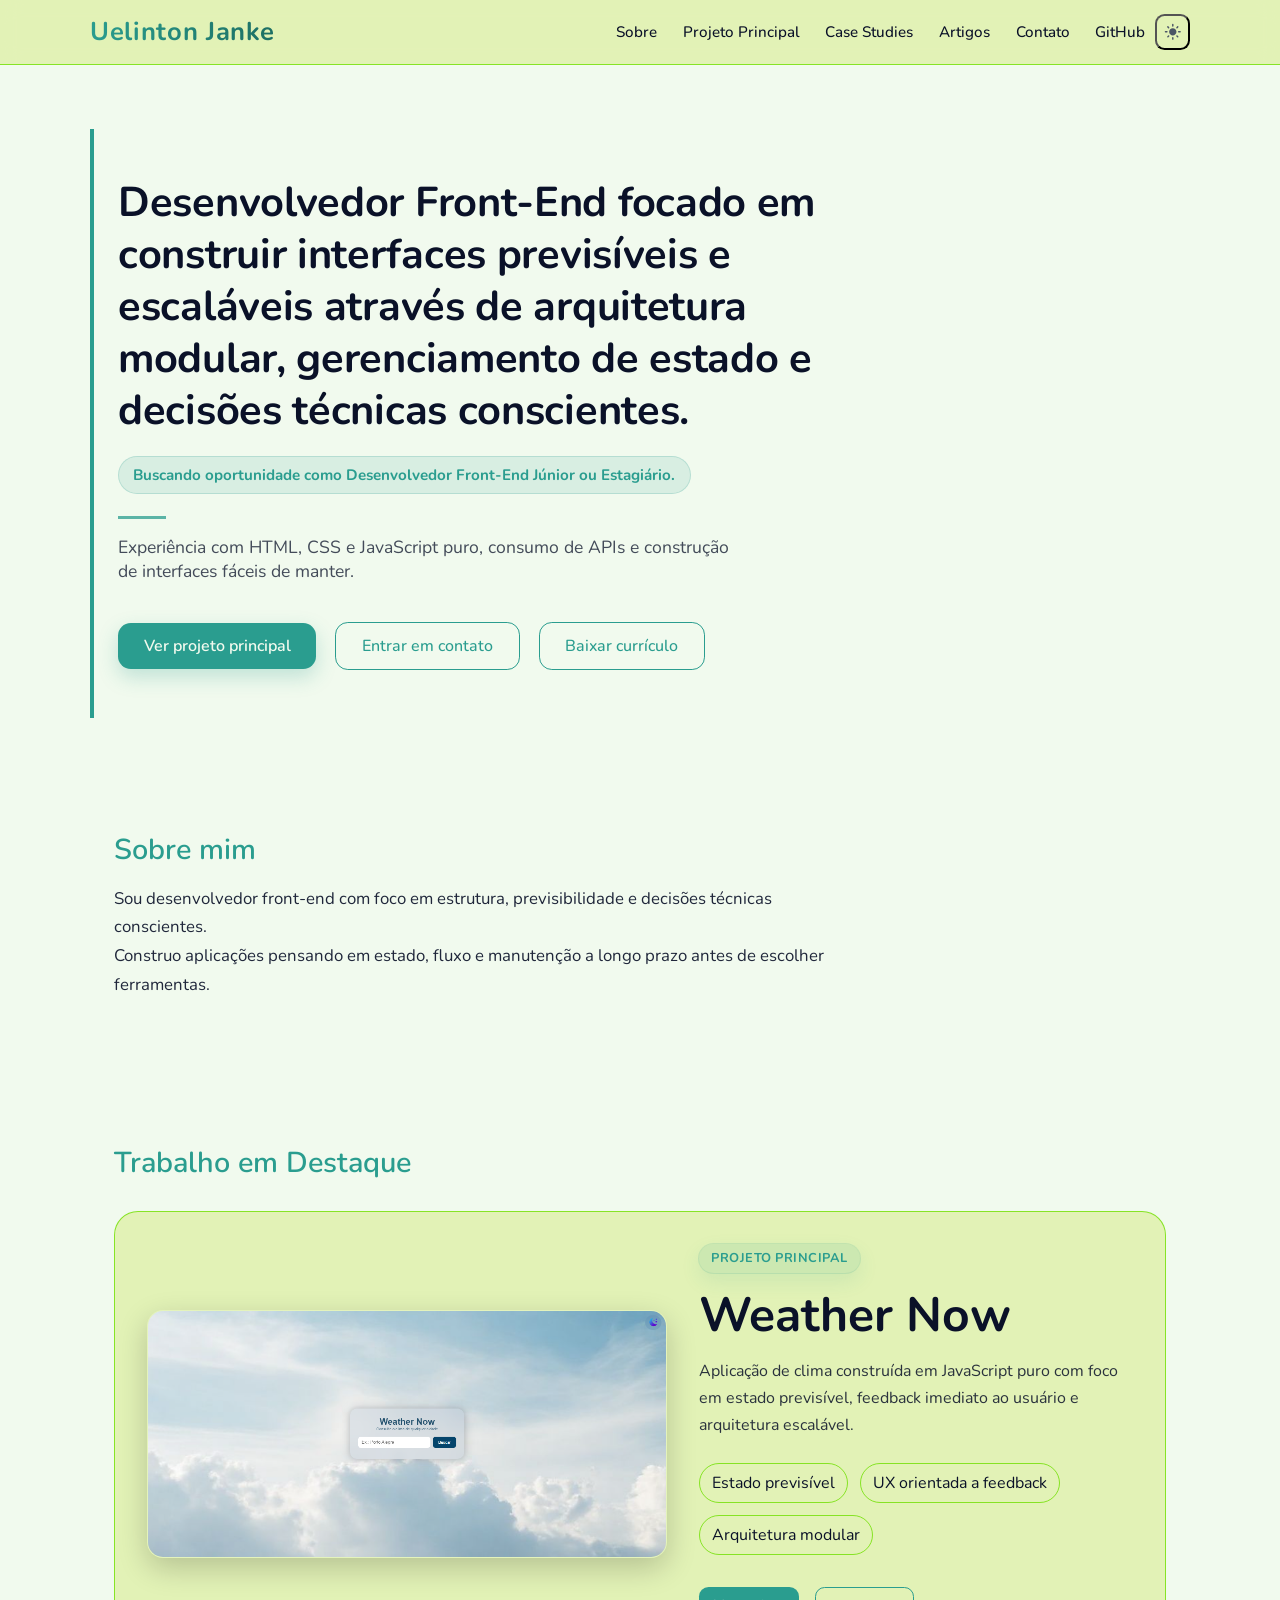
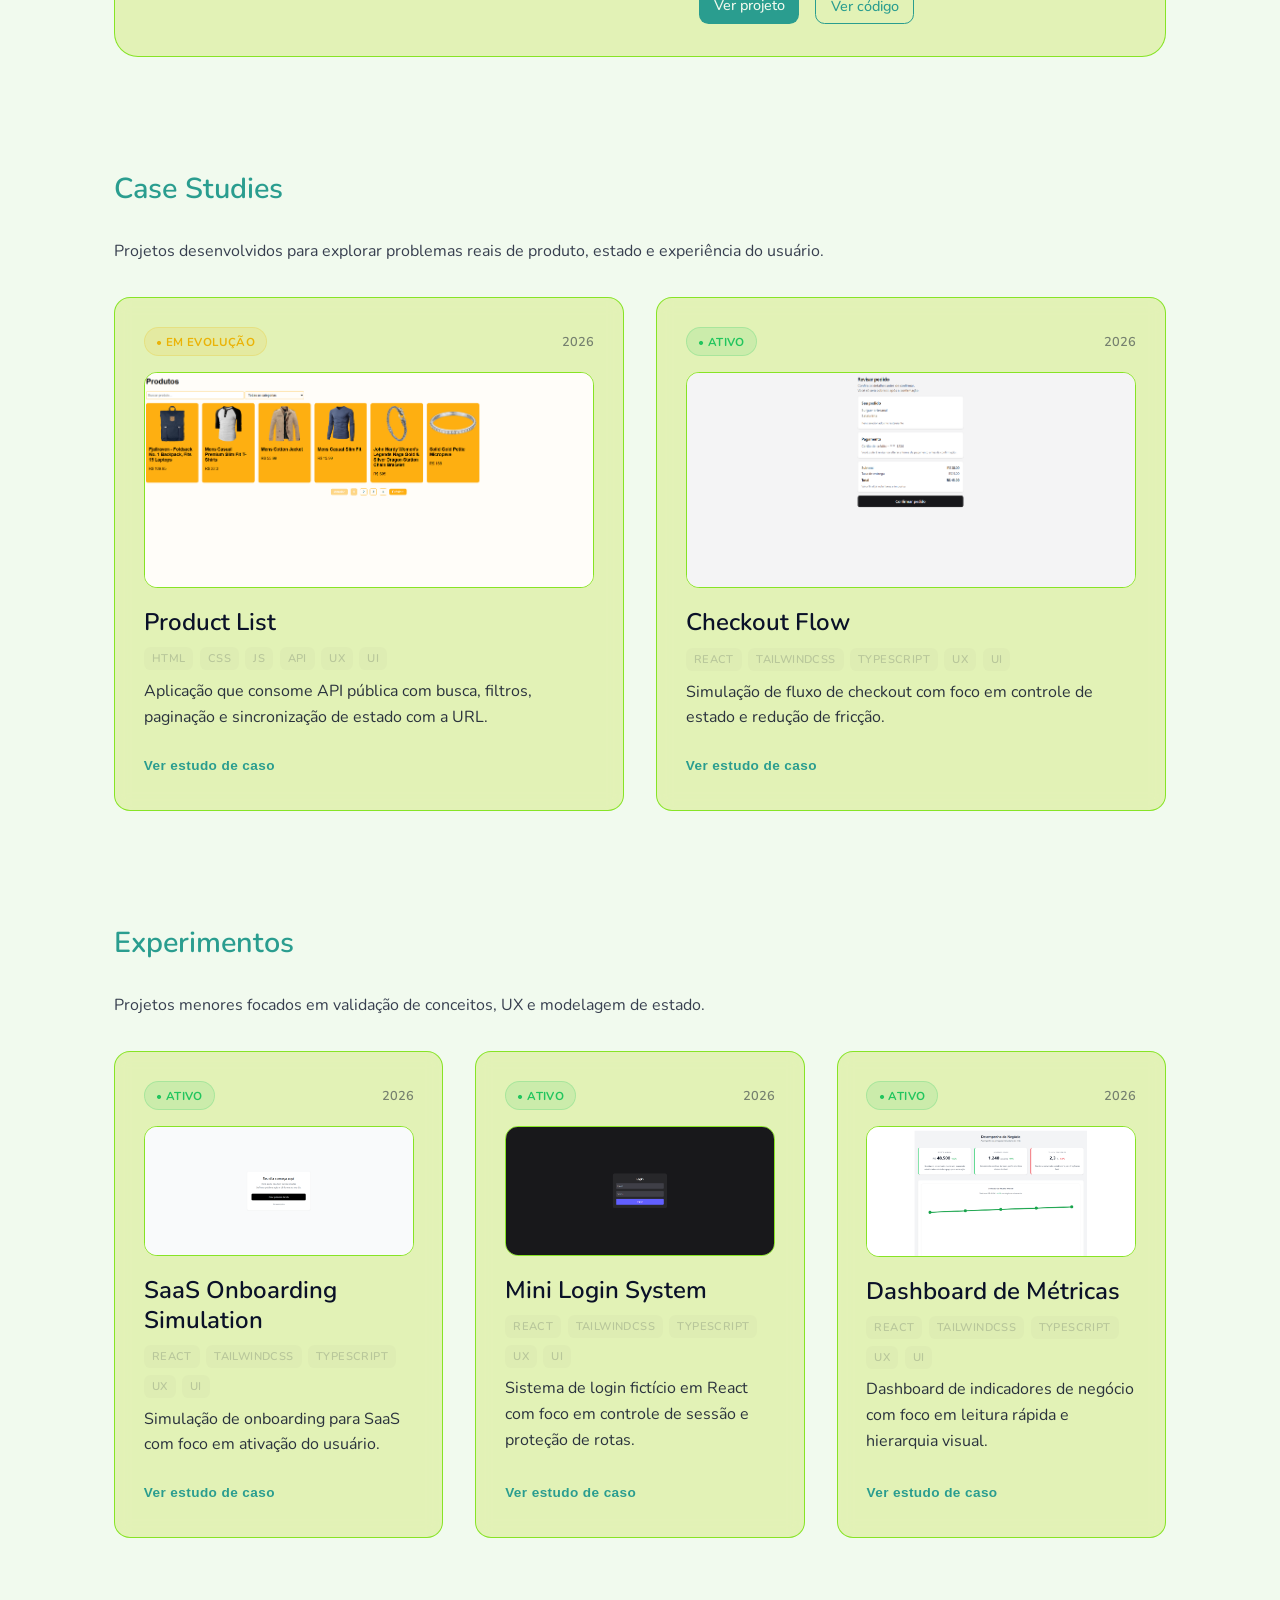
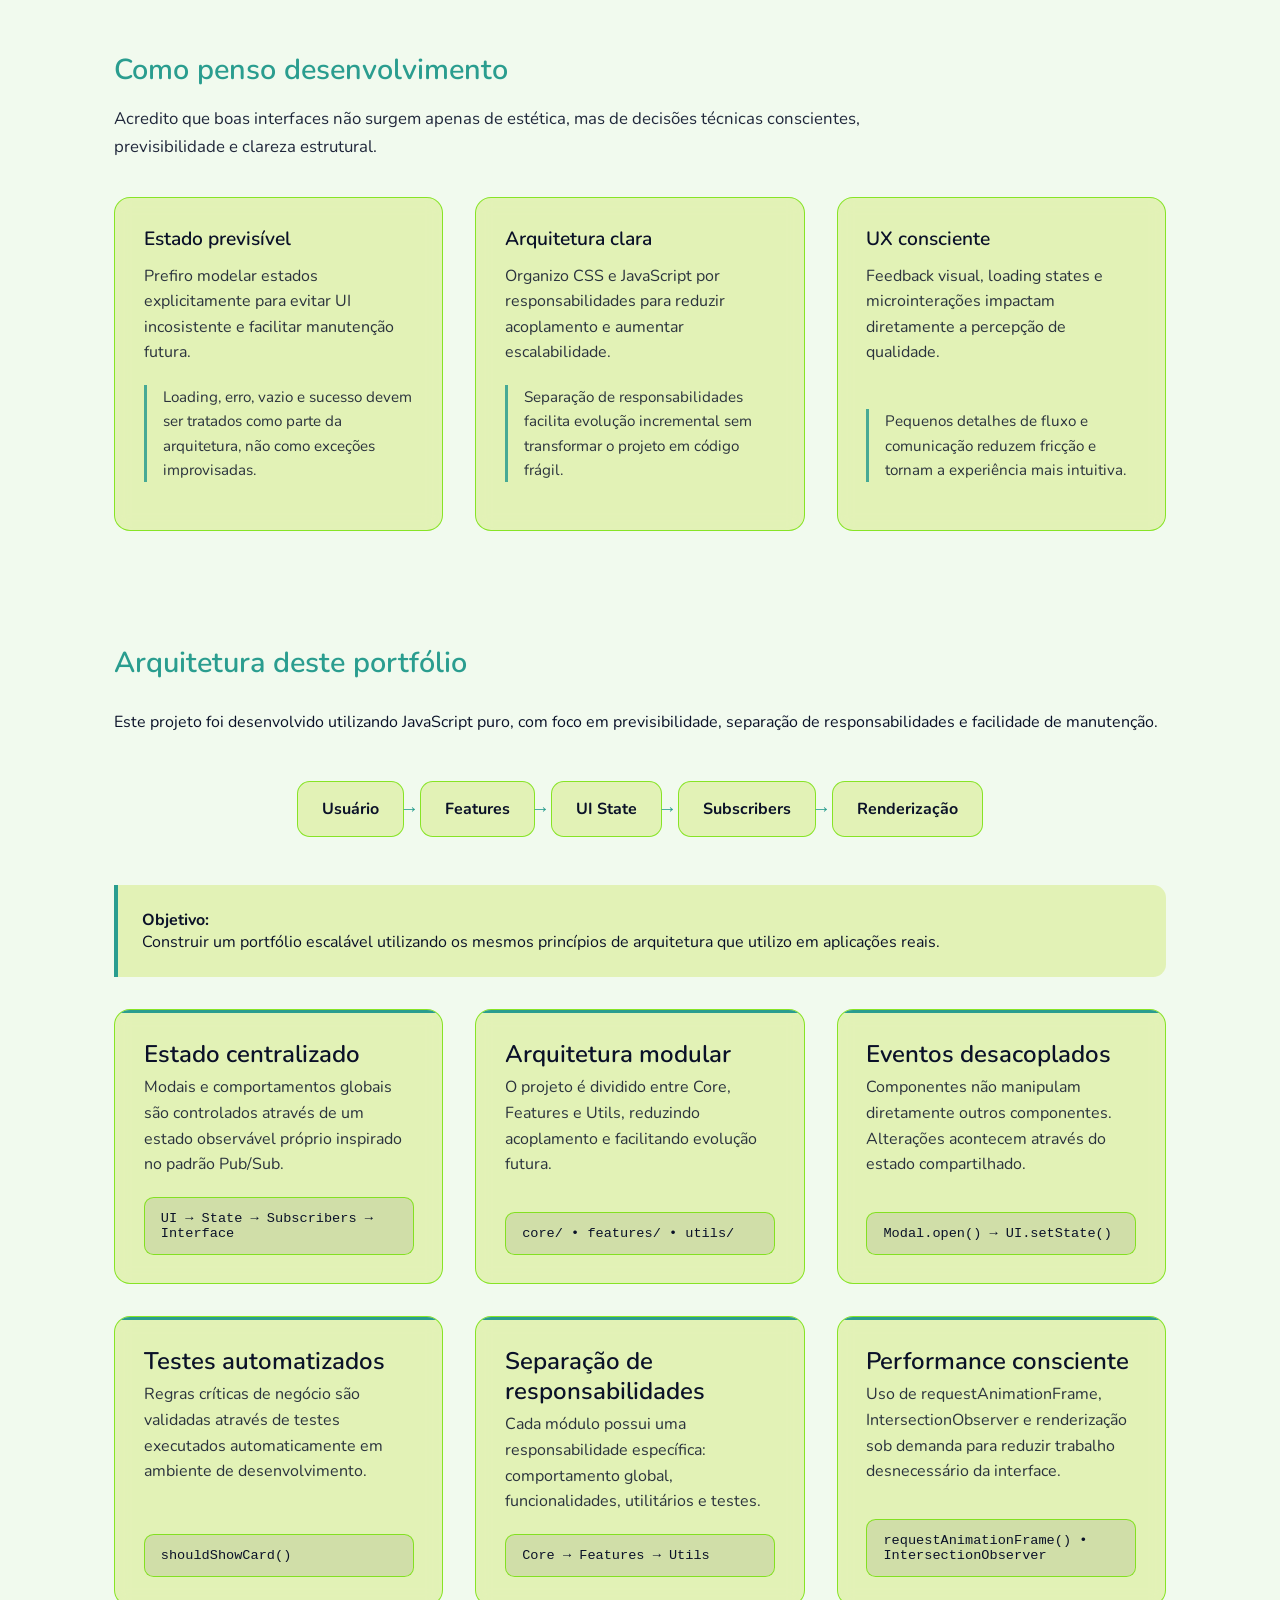
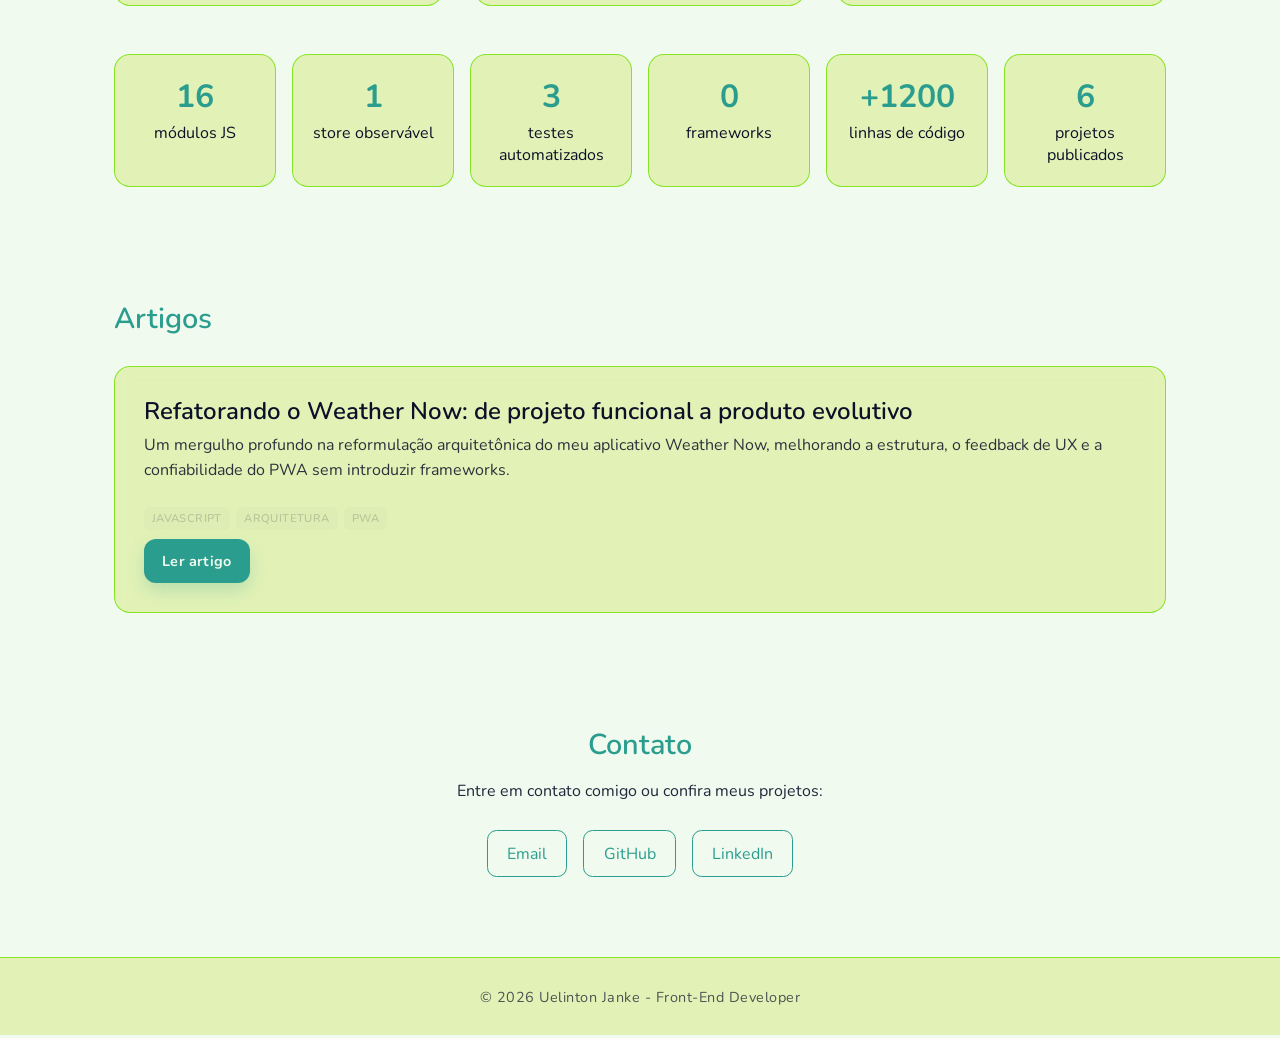
==== index.html @ 33cceb1a "refactor(modals): migrate modal flow to state-driven architecture" ====
<!DOCTYPE html>
<html lang="pt-br">

<head>
    <meta charset="UTF-8">
    <meta name="viewport" content="width=device-width, initial-scale=1.0">
    <meta name="description"
        content="Portfólio de Uelinton Janke, desenvolvedor front-end focado em estrutura, previsibilidade, JavaScript puro e decisões técnicas conscientes.">
    <title>Uelinton Janke - Front-End Developer</title>
    <link rel="shortcut icon" href="/assets/img/favicon.png" type="image/x-icon">
    <link rel="stylesheet" href="assets/css/style.css">
    <link rel="preconnect" href="https://fonts.googleapis.com">
    <link rel="preconnect" href="https://fonts.gstatic.com" crossorigin>
    <link href="https://fonts.googleapis.com/css2?family=Nunito:ital,wght@0,200..1000;1,200..1000&display=swap"
        rel="stylesheet">
</head>

<body>
    <header>
        <div class="header-content">
            <h1 class="logo">Uelinton Janke</h1>
            <div class="header-actions">
                <nav class="nav">
                    <button class="nav-toggle" aria-label="Abrir menu" aria-expanded="false">
                        <svg xmlns="http://www.w3.org/2000/svg" viewBox="0 0 50 50" aria-hidden="true">
                            <path
                                d="M 5 8 A 2.0002 2.0002 0 1 0 5 12 L 45 12 A 2.0002 2.0002 0 1 0 45 8 L 5 8 z M 5 23 A 2.0002 2.0002 0 1 0 5 27 L 45 27 A 2.0002 2.0002 0 1 0 45 23 L 5 23 z M 5 38 A 2.0002 2.0002 0 1 0 5 42 L 45 42 A 2.0002 2.0002 0 1 0 45 38 L 5 38 z">
                            </path>
                        </svg>
                    </button>

                    <ul class="nav-list">
                        <li><a href="#about" aria-label="Ir para seção sobre mim">Sobre</a></li>
                        <li><a href="#featured-project" aria-label="Ir para seção de deciões técnicas">Projeto
                                Principal</a></li>
                        <li><a href="#case-studies" aria-label="Ir para seção de projetos">Case Studies</a></li>
                        <li><a href="#articles" aria-label="Ir para seção de artigos">Artigos</a></li>
                        <li><a href="#contact" aria-label="Ir para seção de contatos">Contato</a></li>
                        <li class="nav-external"><a href="https://github.com/UelintonHJ" aria-label="Ir para meu GitHub"
                                target="_blank" rel="noopener noreferrer">
                                GitHub
                            </a>
                        </li>
                    </ul>
                </nav>

                <button class="theme-toggle" aria-label="Alternar tema" aria-pressed="false">
                    <svg xmlns="http://www.w3.org/2000/svg" xmlns:xlink="http://www.w3.org/1999/xlink"
                        aria-hidden="true" role="img" width="64" height="64" viewBox="0 0 24 24"
                        style="color: rgb(74, 85, 101);">
                        <path fill="currentColor"
                            d="M12.058 20q-3.334 0-5.667-2.333T4.058 12q0-3.039 1.98-5.27t4.904-2.634q.081 0 .159.006t.153.017q-.506.706-.801 1.57T10.158 7.5q0 2.667 1.866 4.533t4.534 1.867q.951 0 1.813-.295t1.548-.801q.012.075.017.153t.006.159q-.384 2.923-2.615 4.903T12.057 20">
                        </path>
                    </svg>
                </button>
            </div>
        </div>
    </header>

    <section class="hero">
        <h2 class="headline">
            Desenvolvedor Front-End focado em construir interfaces previsíveis e escaláveis através de arquitetura modular, gerenciamento de estado e decisões técnicas conscientes.
        </h2>
        <p class="hero-availability">
            Buscando oportunidade como Desenvolvedor Front-End Júnior ou Estagiário.
        </p>
        <p class="subheadline">
            Experiência com HTML, CSS e JavaScript puro, consumo de APIs e construção de interfaces fáceis
            de manter.
        </p>
        <div class="hero-actions">
            <a href="#featured-project" class="btn">Ver projeto principal</a>
            <a href="#contact" class="btn-outline">Entrar em contato</a>
            <a href="assets/docs/Uelinton_Janke_Dev_Full_Stack_Jr.pdf" class="btn-outline" target="_blank">Baixar
                currículo</a>
        </div>
    </section>

    <section class="about container" id="about">
        <div class="about-content">
            <h2>
                Sobre mim
            </h2>
            <p>
                Sou desenvolvedor front-end com foco em estrutura, previsibilidade e decisões técnicas conscientes.
                <br>
                Construo aplicações pensando em estado, fluxo e manutenção a longo prazo antes de escolher ferramentas.
            </p>
        </div>
    </section>

    <section class="featured-project container" id="featured-project">
        <h2>Trabalho em Destaque</h2>

        <div class="featured-project-content">
            <img src="assets/img/weather-now-preview.png" alt="Preview da aplicação Weather Now">

            <div>
                <span class="featured-badge">
                    Projeto Principal
                </span>

                <h3>Weather Now</h3>

                <p>
                    Aplicação de clima construída em JavaScript puro com foco em estado previsível, feedback imediato ao
                    usuário e arquitetura escalável.
                </p>

                <ul class="featured-highlights">
                    <li>Estado previsível</li>
                    <li>UX orientada a feedback</li>
                    <li>Arquitetura modular</li>
                </ul>

                <div class="featured-actions">
                    <a href="https://weather-now-jade-seven.vercel.app/" class="btn" target="_blank"
                        rel="noopener noreferrer">
                        Ver projeto
                    </a>

                    <a href="https://github.com/UelintonHJ/weather-now" class="btn-outline" target="_blank"
                        rel="noopener noreferrer">
                        Ver código
                    </a>
                </div>
            </div>
        </div>
    </section>

    <section class="case-studies container" id="case-studies">
        <h2>Case Studies</h2>

        <p>
            Projetos desenvolvidos para explorar problemas reais de produto, estado e experiência do usuário.
        </p>

        <div class="cards">
            <div class="card" data-category="HTML CSS JS API">

                <div class="project-meta">
                    <span class="project-status status-progress">
                        • Em evolução
                    </span>

                    <span class="project-year">
                        2026
                    </span>
                </div>

                <img src="assets/img/product-list-preview.png" alt="Preview do projeto Product List"
                    class="project-preview">

                <h3>Product List</h3>

                <ul class="tags">
                    <li class="tag">HTML</li>
                    <li class="tag">CSS</li>
                    <li class="tag">JS</li>
                    <li class="tag">API</li>
                    <li class="tag">UX</li>
                    <li class="tag">UI</li>
                </ul>

                <p>
                    Aplicação que consome API pública com busca, filtros, paginação e sincronização de estado com a
                    URL.
                </p>

                <button class="btn-details details-btn" data-project-id="product-list">
                    Ver estudo de caso
                </button>
            </div>

            <div class="card" data-category="React TailwindCSS TypeScript">

                <div class="project-meta">
                    <span class="project-status status-active">
                        • Ativo
                    </span>

                    <span class="project-year">
                        2026
                    </span>
                </div>

                <img src="assets/img/checkout-flow-preview.png" alt="Preview do projeto Checkout Flow"
                    class="project-preview">

                <h3>Checkout Flow</h3>

                <ul class="tags">
                    <li class="tag">React</li>
                    <li class="tag">TailwindCSS</li>
                    <li class="tag">TypeScript</li>
                    <li class="tag">UX</li>
                    <li class="tag">UI</li>
                </ul>

                <p>
                    Simulação de fluxo de checkout com foco em controle de estado e redução de fricção.
                </p>

                <button class="btn-details details-btn" data-project-id="checkout-flow">
                    Ver estudo de caso
                </button>
            </div>
        </div>
    </section>

    <section class="experiments container" id="experiments">
        <h2>Experimentos</h2>

        <p>
            Projetos menores focados em validação de conceitos, UX e modelagem de estado.
        </p>

        <div class="cards">
            <div class="card" data-category="React TailwindCSS TypeScript">

                <div class="project-meta">
                    <span class="project-status status-active">
                        • Ativo
                    </span>

                    <span class="project-year">
                        2026
                    </span>
                </div>

                <img src="assets/img/saas-onboarding-simulation-preview.png"
                    alt="Preview do projeto SaaS Onboarding Simulation" class="project-preview">

                <h3>SaaS Onboarding Simulation</h3>

                <ul class="tags">
                    <li class="tag">React</li>
                    <li class="tag">TailwindCSS</li>
                    <li class="tag">TypeScript</li>
                    <li class="tag">UX</li>
                    <li class="tag">UI</li>
                </ul>

                <p>
                    Simulação de onboarding para SaaS com foco em ativação do usuário.
                </p>

                <button class="btn-details details-btn" data-project-id="saas-onboarding-simulation">
                    Ver estudo de caso
                </button>
            </div>

            <div class="card" data-category="React TailwindCSS TypeScript">

                <div class="project-meta">
                    <span class="project-status status-active">
                        • Ativo
                    </span>

                    <span class="project-year">
                        2026
                    </span>
                </div>

                <img src="assets/img/mini-login-system-preview.png" alt="Preview do projeto Mini Login System"
                    class="project-preview">

                <h3>Mini Login System</h3>

                <ul class="tags">
                    <li class="tag">React</li>
                    <li class="tag">TailwindCSS</li>
                    <li class="tag">TypeScript</li>
                    <li class="tag">UX</li>
                    <li class="tag">UI</li>
                </ul>

                <p>
                    Sistema de login fictício em React com foco em controle de sessão e proteção de rotas.
                </p>

                <button class="btn-details details-btn" data-project-id="mini-login-system">
                    Ver estudo de caso
                </button>
            </div>

            <div class="card" data-category="React TailwindCSS TypeScript">

                <div class="project-meta">
                    <span class="project-status status-active">
                        • Ativo
                    </span>

                    <span class="project-year">
                        2026
                    </span>
                </div>

                <img src="assets/img/dashboard-metricas-preview.png" alt="Preview do projeto Dashboard Métricas"
                    class="project-preview">

                <h3>Dashboard de Métricas</h3>

                <ul class="tags">
                    <li class="tag">React</li>
                    <li class="tag">TailwindCSS</li>
                    <li class="tag">TypeScript</li>
                    <li class="tag">UX</li>
                    <li class="tag">UI</li>
                </ul>

                <p>
                    Dashboard de indicadores de negócio com foco em leitura rápida e hierarquia visual.
                </p>

                <button class="btn-details details-btn" data-project-id="dashboard-de-metricas">
                    Ver estudo de caso
                </button>
            </div>
        </div>
    </section>

    <section class="engineering container" id="engineering">
        <div class="engineering-content">
            <h2>Como penso desenvolvimento</h2>

            <p class="engineering-intro">
                Acredito que boas interfaces não surgem apenas de estética,
                mas de decisões técnicas conscientes, previsibilidade e clareza estrutural.
            </p>

            <div class="cards">
                <article class="card">
                    <h3>Estado previsível</h3>

                    <p>
                        Prefiro modelar estados explicitamente para evitar UI incosistente e facilitar manutenção
                        futura.
                    </p>

                    <p class="decision">
                        Loading, erro, vazio e sucesso devem ser tratados como parte da arquitetura,
                        não como exceções improvisadas.
                    </p>
                </article>

                <article class="card">
                    <h3>Arquitetura clara</h3>

                    <p>
                        Organizo CSS e JavaScript por responsabilidades para reduzir acoplamento e aumentar
                        escalabilidade.
                    </p>

                    <p class="decision">
                        Separação de responsabilidades facilita evolução incremental sem transformar o projeto em código
                        frágil.
                    </p>
                </article>

                <article class="card">
                    <h3>UX consciente</h3>

                    <p>
                        Feedback visual, loading states e microinterações impactam diretamente a percepção de qualidade.
                    </p>

                    <p class="decision">
                        Pequenos detalhes de fluxo e comunicação reduzem fricção e tornam a experiência mais intuitiva.
                    </p>
                </article>
            </div>
        </div>
    </section>

    <section class="architecture container" id="architecture">
        <h2>Arquitetura deste portfólio</h2>

        <p>
            Este projeto foi desenvolvido utilizando JavaScript puro, com foco em previsibilidade, separação de
            responsabilidades e facilidade de manutenção.
        </p>

        <div class="architecture-flow">
            <div>Usuário</div>
            <div>Features</div>
            <div>UI State</div>
            <div>Subscribers</div>
            <div>Renderização</div>
        </div>

        <div class="architecture-highlight">
            <strong>Objetivo:</strong>
            <p>
                Construir um portfólio escalável utilizando os mesmos princípios de arquitetura que utilizo em aplicações reais.
            </p>
        </div>

        <div class="cards">
            <article class="card">
                <h3>Estado centralizado</h3>

                <p>
                    Modais e comportamentos globais são controlados através de um estado observável próprio inspirado no padrão Pub/Sub.
                </p>

                <code>
                    UI → State → Subscribers → Interface
                </code>
            </article>

            <article class="card">
                <h3>Arquitetura modular</h3>

                <p>
                    O projeto é dividido entre Core, Features e Utils, reduzindo acoplamento e facilitando evolução
                    futura.
                </p>

                <code>
                    core/ • features/ • utils/
                </code>
            </article>

            <article class="card">
                <h3>Eventos desacoplados</h3>

                <p>
                    Componentes não manipulam diretamente outros componentes. Alterações acontecem através do estado
                    compartilhado.
                </p>

                <code>
                    Modal.open() → UI.setState()
                </code>
            </article>

            <article class="card">
                <h3>Testes automatizados</h3>

                <p>
                    Regras críticas de negócio são validadas através de testes executados automaticamente em ambiente de
                    desenvolvimento.
                </p>

                <code>
                    shouldShowCard()
                </code>
            </article>

            <article class="card">
                <h3>Separação de responsabilidades</h3>

                <p>
                    Cada módulo possui uma responsabilidade específica: comportamento global, funcionalidades, utilitários e testes.
                </p>

                <code>
                    Core → Features → Utils
                </code>
            </article>

            <article class="card">
                <h3>Performance consciente</h3>

                <p>
                    Uso de requestAnimationFrame, IntersectionObserver e renderização sob demanda para reduzir trabalho desnecessário da interface.
                </p>

                <code>
                    requestAnimationFrame() • IntersectionObserver
                </code>
            </article>
        </div>

        <div class="architecture-metrics">
            <div>
                <strong>16</strong>
                <span>módulos JS</span>
            </div>

            <div>
                <strong>1</strong>
                <span>store observável</span>
            </div>

            <div>
                <strong>3</strong>
                <span>testes automatizados</span>
            </div>

            <div>
                <strong>0</strong>
                <span>frameworks</span>
            </div>

            <div>
                <strong>+1200 </strong>
                <span>linhas de código</span>
            </div>

            <div>
                <strong>6</strong>
                <span>projetos publicados</span>
            </div>
        </div>
    </section>

    <section class="articles container" id="articles">
        <h2>Artigos</h2>

        <div class="cards">
            <article class="card article-card">
                <h3>Refatorando o Weather Now: de projeto funcional a produto evolutivo</h3>

                <p>
                    Um mergulho profundo na reformulação arquitetônica do meu aplicativo Weather Now, melhorando a
                    estrutura, o feedback de UX e a confiabilidade do PWA sem introduzir frameworks.
                </p>

                <ul class="tags">
                    <li class="tag">JavaScript</li>
                    <li class="tag">Arquitetura</li>
                    <li class="tag">PWA</li>
                </ul>

                <a href="articles/weather-now-refactor.html" class="btn article-btn">
                    Ler artigo
                </a>
            </article>
        </div>
    </section>

    <section class="contact container" id="contact">
        <div class="contact-content">
            <h2>
                Contato
            </h2>
            <p>
                Entre em contato comigo ou confira meus projetos:
            </p>
            <div class="links">
                <a href="mailto:uelinton.h@gmail.com" class="contact-link"
                    aria-label="Entre em contato comigo pelo e-mail">
                    Email
                </a>

                <a href="https://github.com/UelintonHJ" class="contact-link" aria-label="Veja meus projetos no GitHub">
                    GitHub
                </a>

                <a href="https://www.linkedin.com/in/uelinton-janke" class="contact-link"
                    aria-label="Veja minha página no LinkedIn">
                    LinkedIn
                </a>
            </div>
        </div>
    </section>

    <footer class="footer">
        <p>
            © 2026 Uelinton Janke - Front-End Developer
        </p>
    </footer>

    <div class="modal modal-project" aria-hidden="true">
        <div class="modal-content" tabindex="-1">
            <button class="modal-close" aria-label="Fechar modal">&times;</button>

            <h3 class="modal-title"></h3>

            <section>
                <h4>Problema</h4>
                <p class="modal-problem"></p>
            </section>

            <section>
                <h4>Decisões</h4>
                <p class="modal-decisions"></p>
            </section>

            <section>
                <h4>Impacto</h4>
                <p class="modal-impact"></p>
            </section>

            <section>
                <h4>Aprendizados</h4>
                <p class="modal-learnings"></p>
            </section>

            <section>
                <h4>O que eu faria diferente hoje</h4>
                <p class="modal-mistakes"></p>
            </section>

            <section>
                <h4>Roadmap</h4>
                <ul class="modal-roadmap"></ul>
            </section>

            <div class="modal-links">
                <a class="modal-demo btn" target="_blank">Ver projeto</a>
                <a class="modal-repo btn-outline" target="_blank">Código</a>
            </div>
        </div>
    </div>

    <div class="modal modal-article" aria-hidden="true">
        <div class="modal-content" tabindex="-1">
            <button class="modal-close" aria-label="Fechar modal">&times;</button>

            <h3 class="modal-article-title"></h3>

            <article class="modal-article-content"></article>
        </div>
    </div>

    <script type="module" src="js/main.js"></script>
</body>

</html>
---- assets/css/style.css ----
@import './base/reset.css';
@import './base/variables.css';
@import './base/global.css';

@import './layout/header.css';
@import './layout/footer.css';
@import './layout/grid.css';
@import './layout/container.css';

@import './components/buttons.css';
@import './components/cards.css';
@import './components/modal.css';
@import './components/theme-toggle.css';

@import './pages/home.css';
@import './pages/article.css';

@import './themes/dark.css';
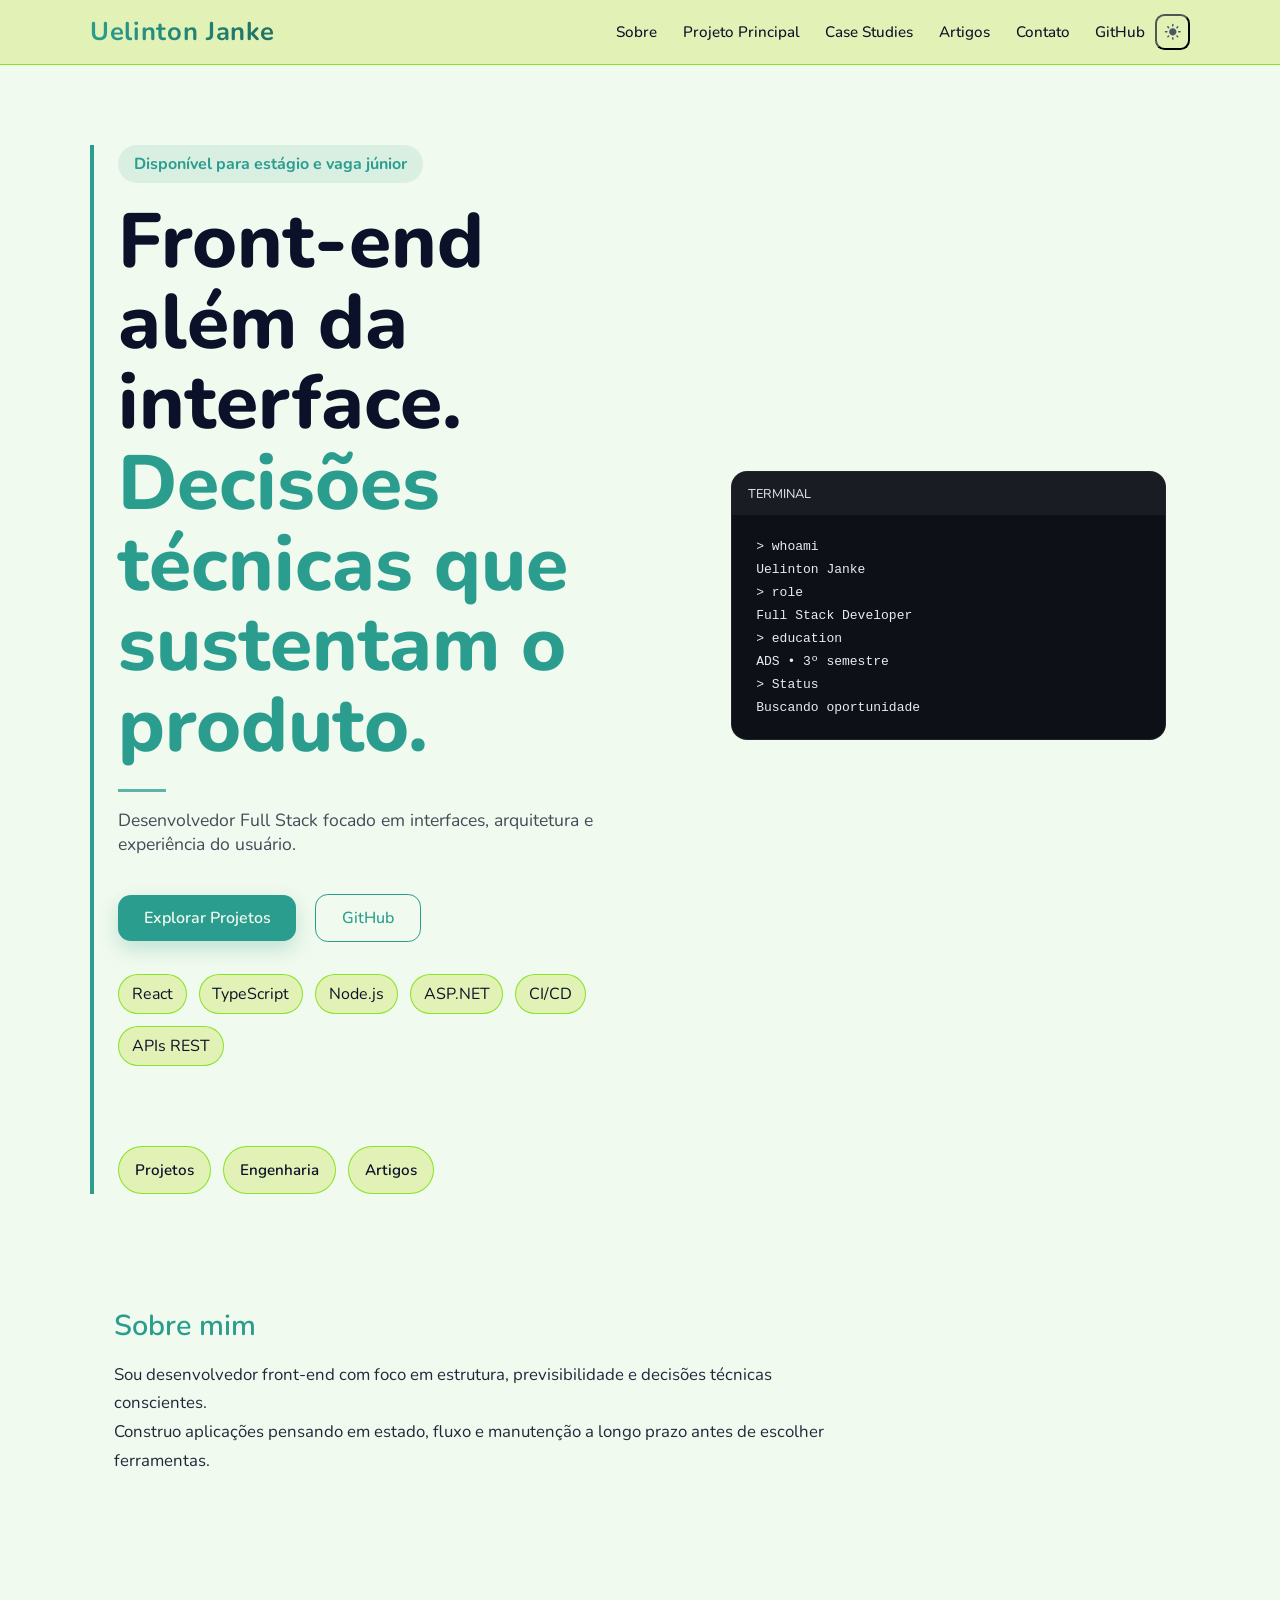
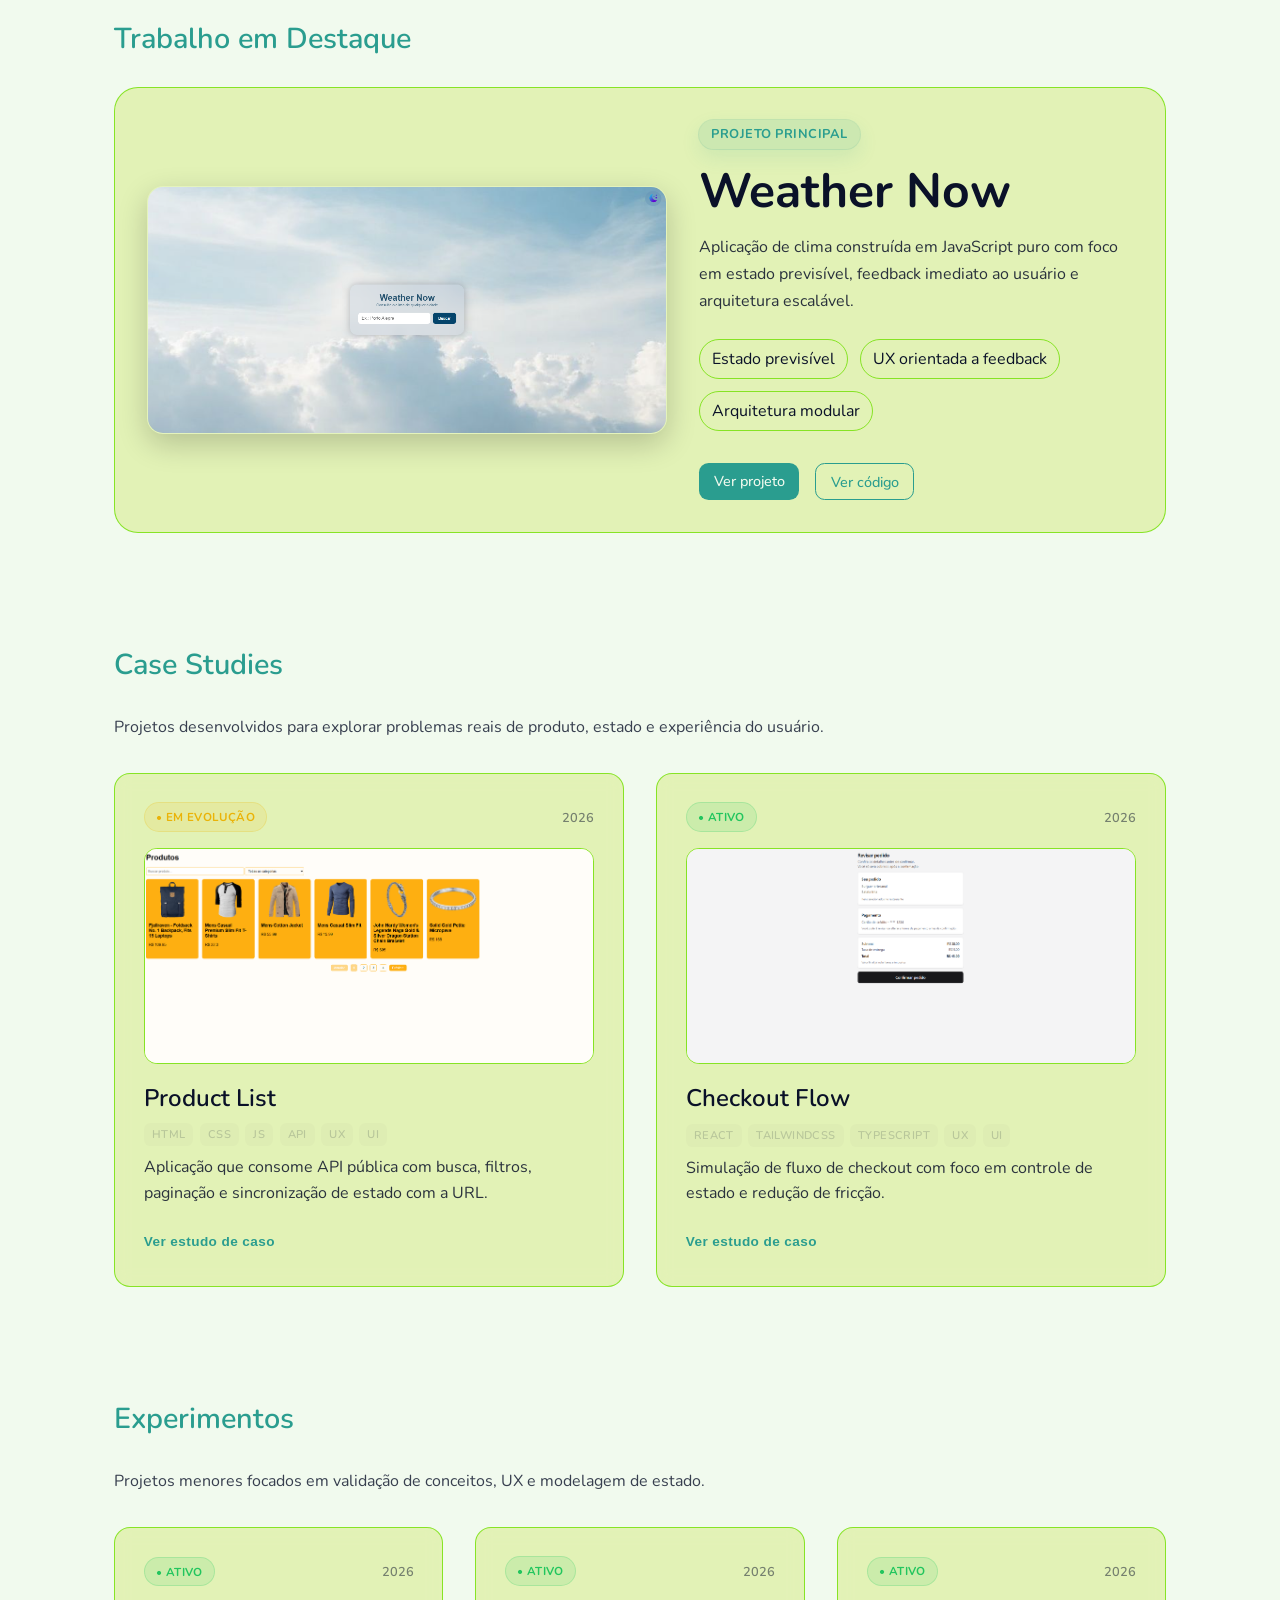
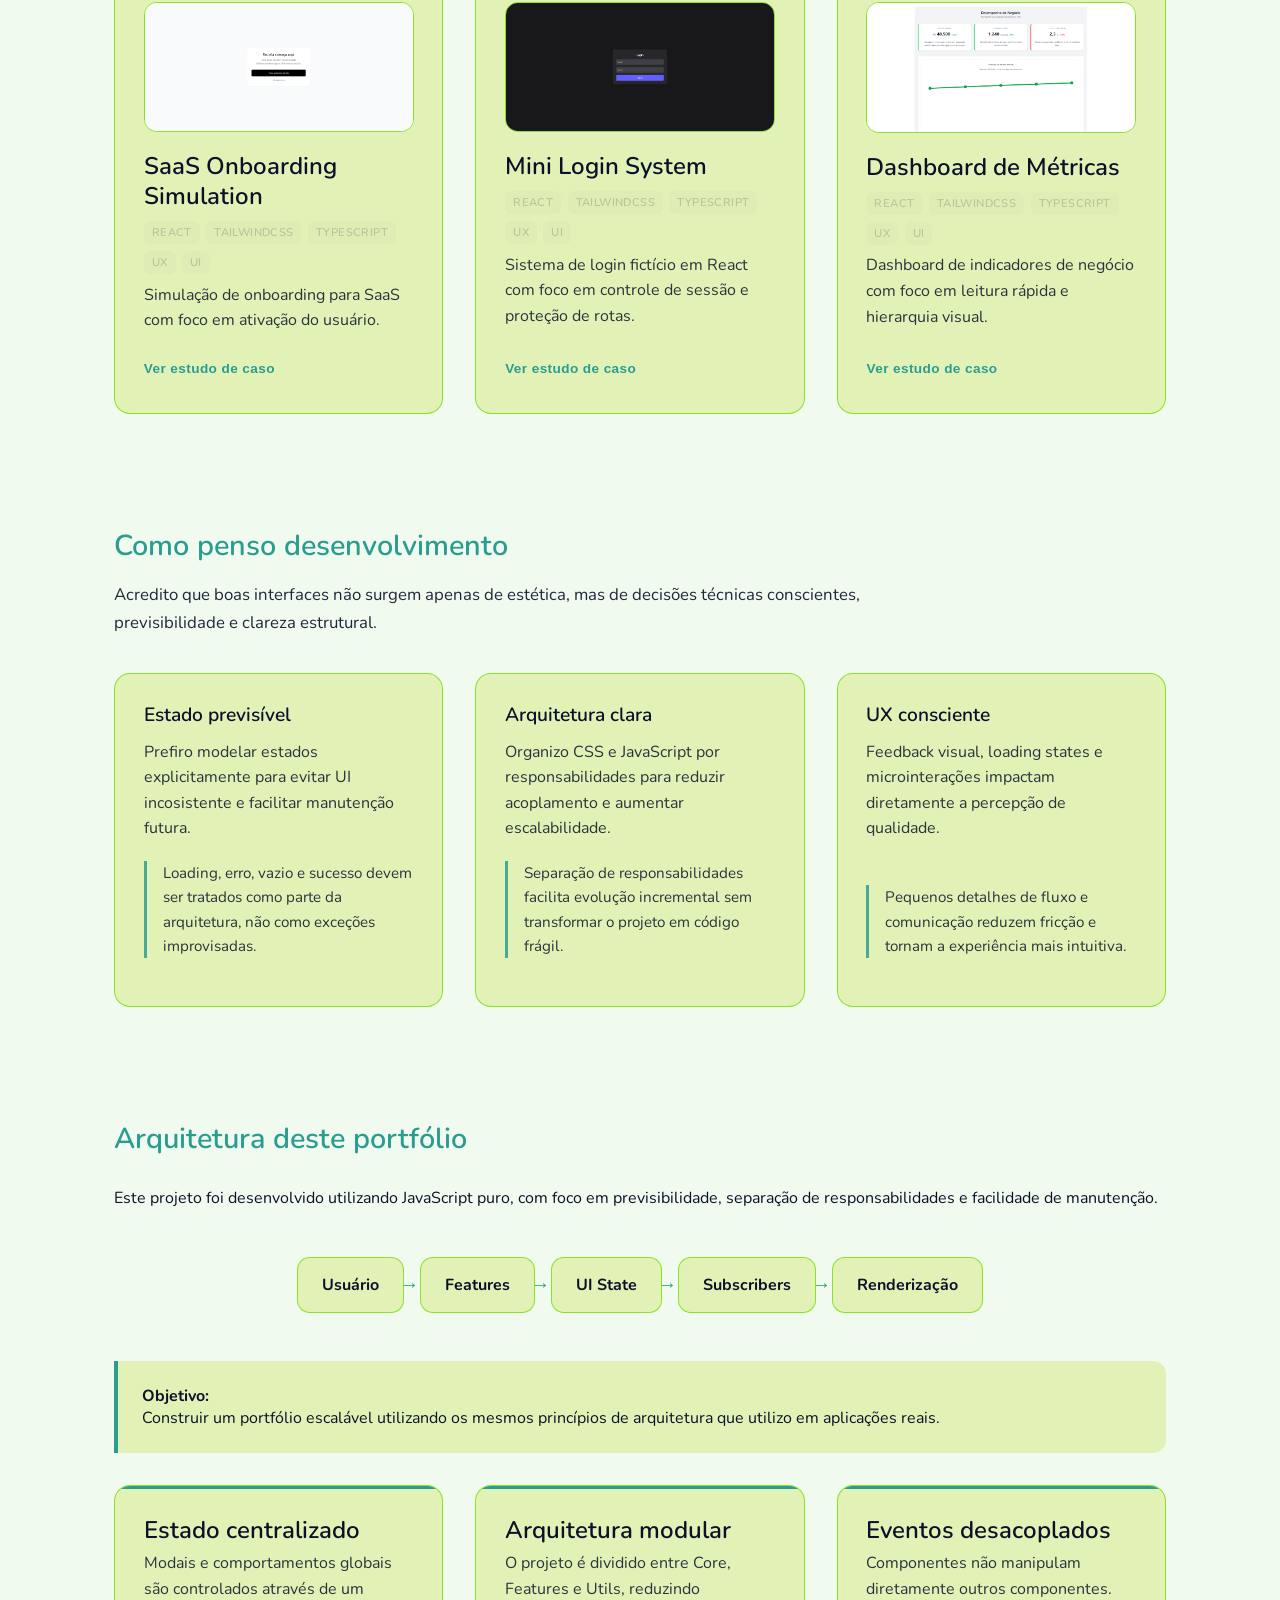
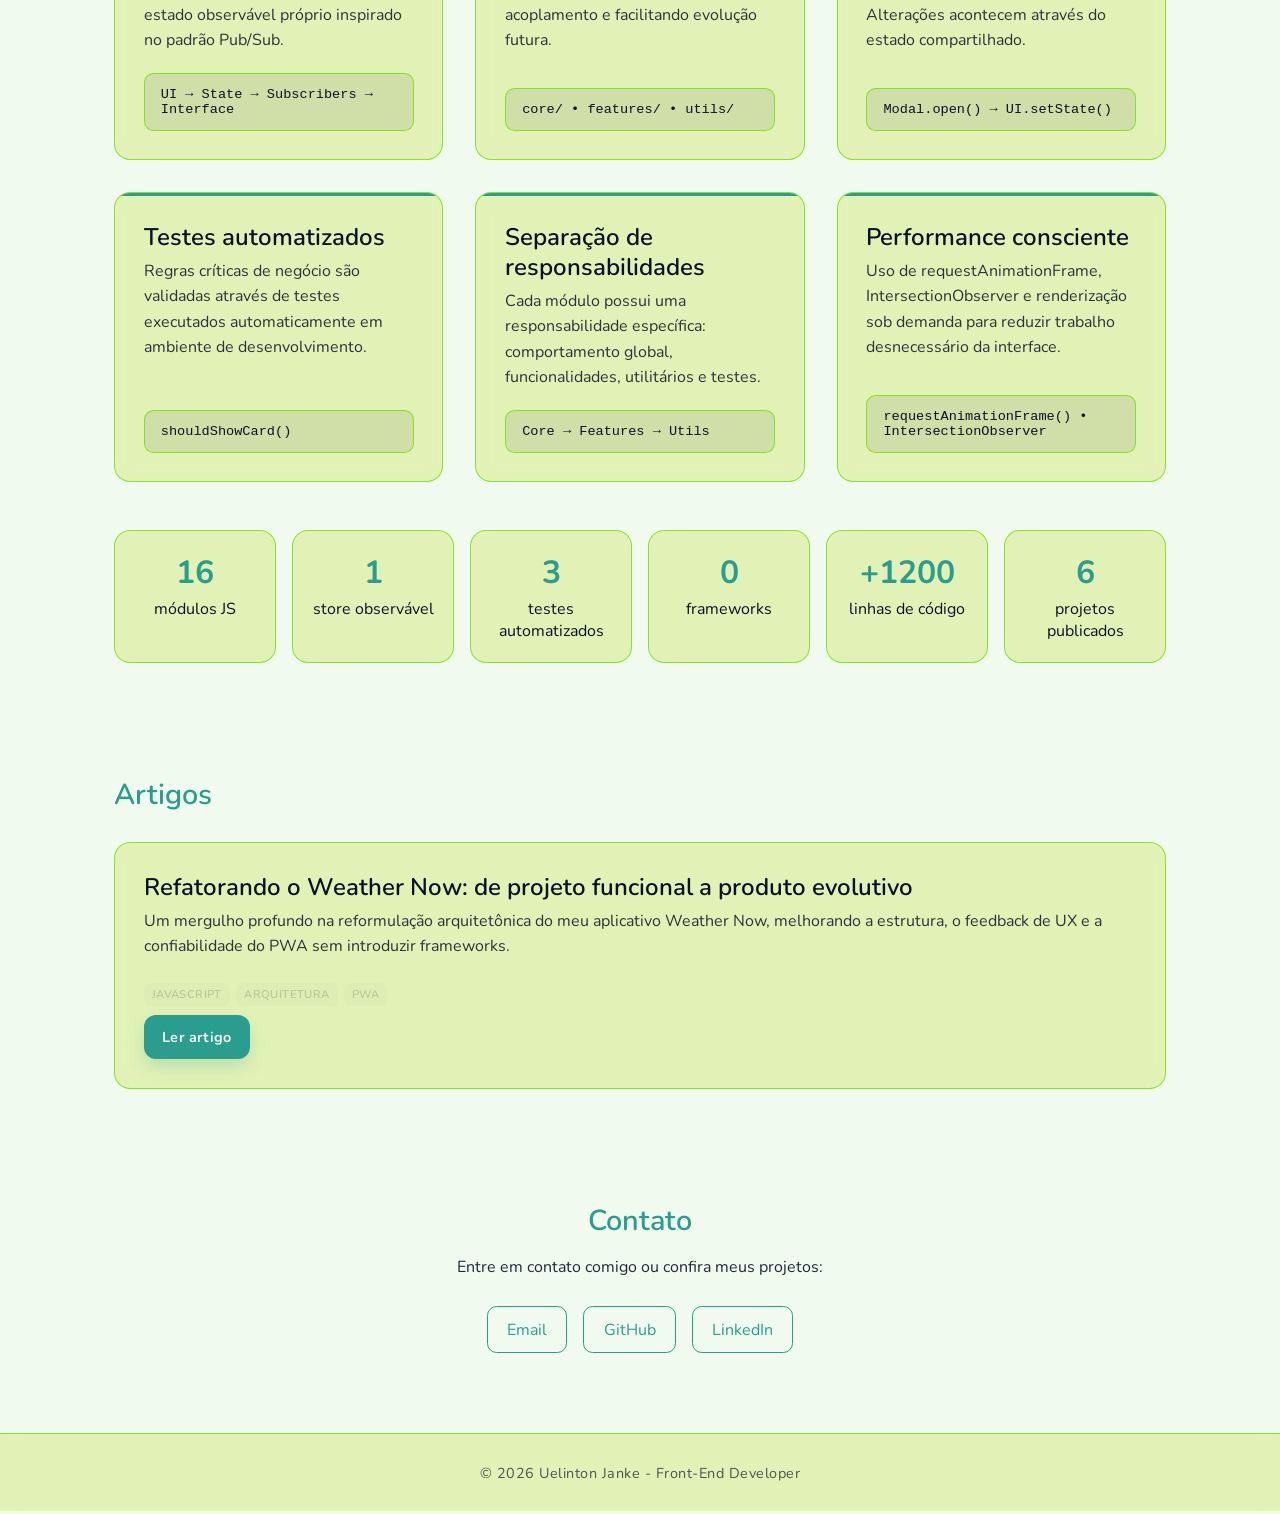
==== commit 85850094: "feat(hero): refine quick navigation and hero section positioning - Revised the Hero headline proposa" ====
--- a/index.html
+++ b/index.html
@@ -58,21 +58,66 @@
     </header>
 
     <section class="hero">
-        <h2 class="headline">
-            Desenvolvedor Front-End focado em construir interfaces previsíveis e escaláveis através de arquitetura modular, gerenciamento de estado e decisões técnicas conscientes.
-        </h2>
-        <p class="hero-availability">
-            Buscando oportunidade como Desenvolvedor Front-End Júnior ou Estagiário.
-        </p>
-        <p class="subheadline">
-            Experiência com HTML, CSS e JavaScript puro, consumo de APIs e construção de interfaces fáceis
-            de manter.
-        </p>
-        <div class="hero-actions">
-            <a href="#featured-project" class="btn">Ver projeto principal</a>
-            <a href="#contact" class="btn-outline">Entrar em contato</a>
-            <a href="assets/docs/Uelinton_Janke_Dev_Full_Stack_Jr.pdf" class="btn-outline" target="_blank">Baixar
-                currículo</a>
+        <div class="hero-content">
+            <div class="hero-left">
+                <span class="hero-badge">
+                    Disponível para estágio e vaga júnior
+                </span>
+
+                <h2 class="headline">
+                    Front-end além da interface.
+                    <span>Decisões técnicas que sustentam o produto.</span>
+                </h2>
+
+                <p class="subheadline">
+                    Desenvolvedor Full Stack focado em interfaces, arquitetura e experiência do usuário.
+                </p>
+
+                <div class="hero-actions">
+                    <a href="#case-studies" class="btn">
+                        Explorar Projetos
+                    </a>
+
+                    <a href="https://github.com/UelintonHJ" class="btn-outline" target="_blank">
+                        GitHub
+                    </a>
+                </div>
+
+                <ul class="hero-tags">
+                    <li>React</li>
+                    <li>TypeScript</li>
+                    <li>Node.js</li>
+                    <li>ASP.NET</li>
+                    <li>CI/CD</li>
+                    <li>APIs REST</li>
+                </ul>
+            </div>
+
+            <div class="hero-terminal">
+                <div class="terminal-header">
+                    terminal
+                </div>
+
+                <div class="terminal-content">
+                    <p>> whoami</p>
+                    <p>Uelinton Janke</p>
+
+                    <p>> role</p>
+                    <p>Full Stack Developer</p>
+
+                    <p>> education</p>
+                    <p>ADS • 3º semestre</p>
+
+                    <p>> Status</p>
+                    <p>Buscando oportunidade</p>
+                </div>
+            </div>
+
+            <div class="hero-navigation">
+                <a href="#case-studies">Projetos</a>
+                <a href="#engineering">Engenharia</a>
+                <a href="#articles">Artigos</a>
+            </div>
         </div>
     </section>
 
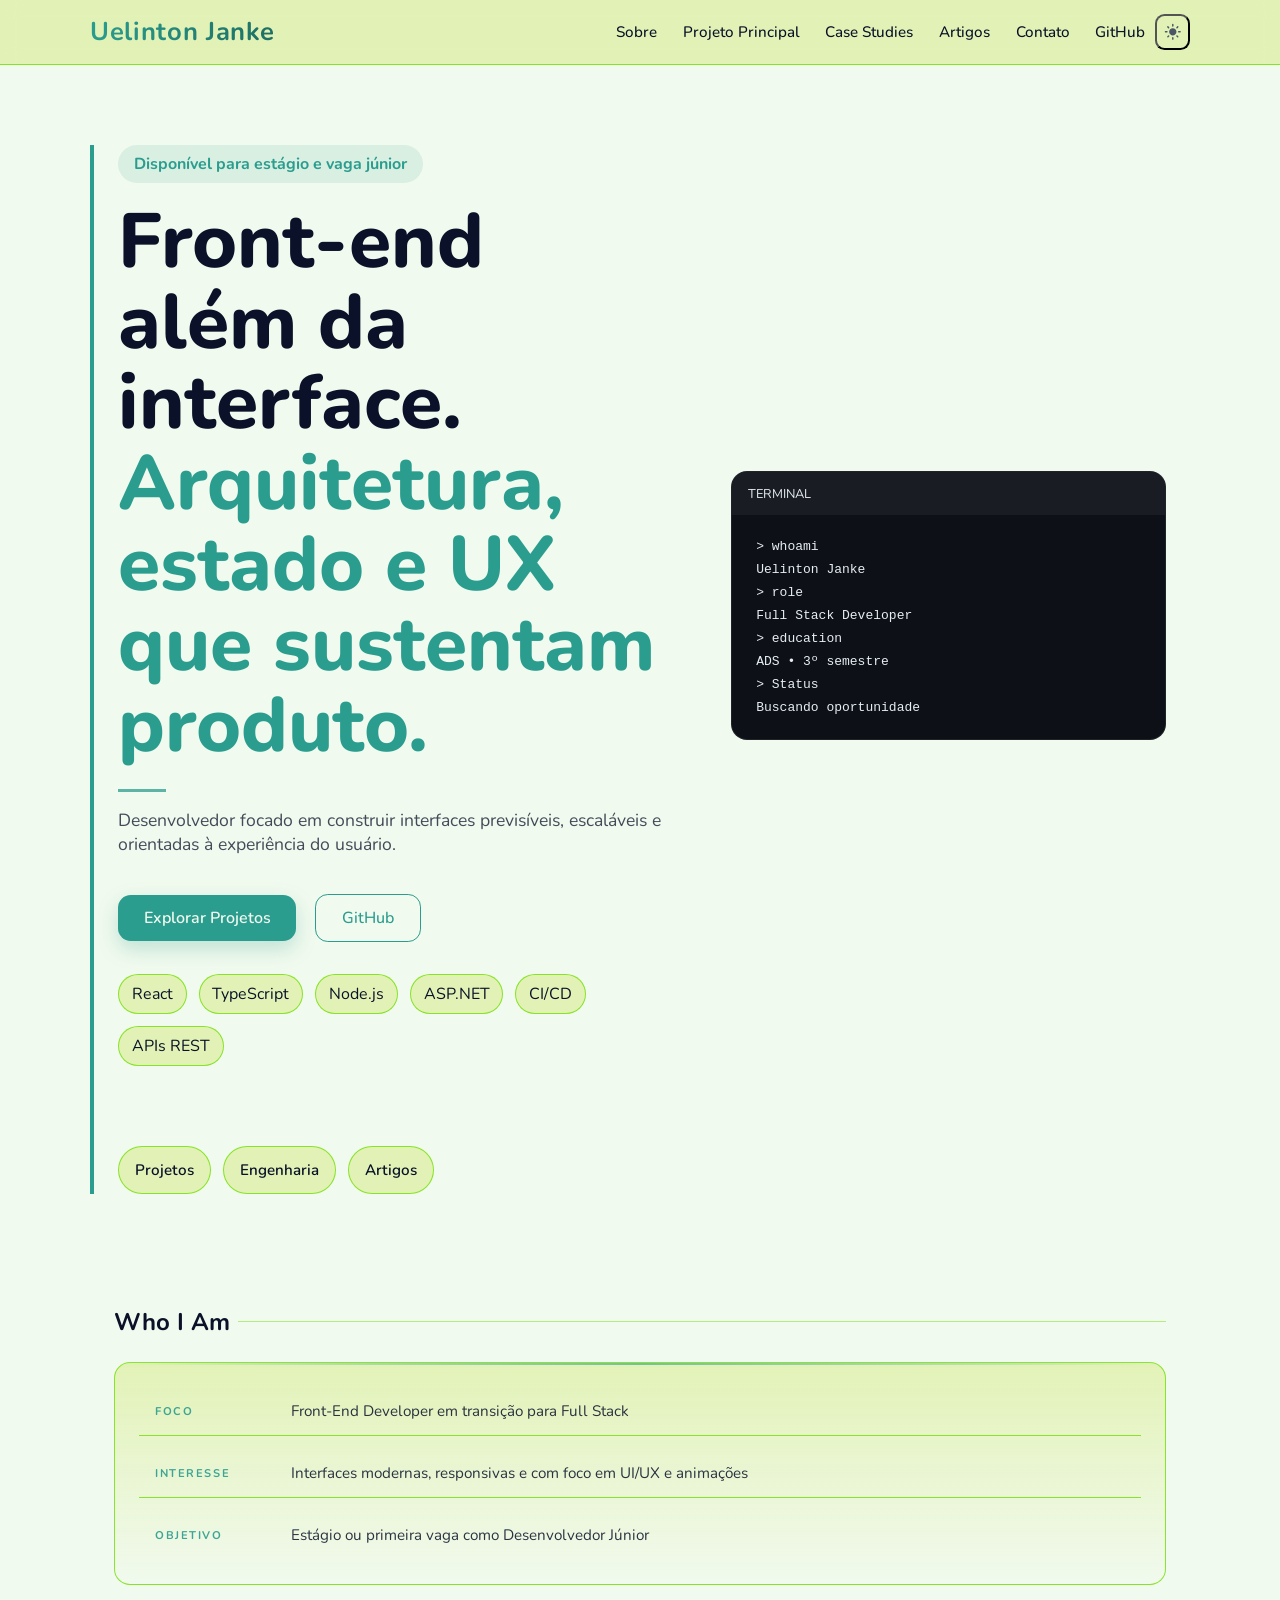
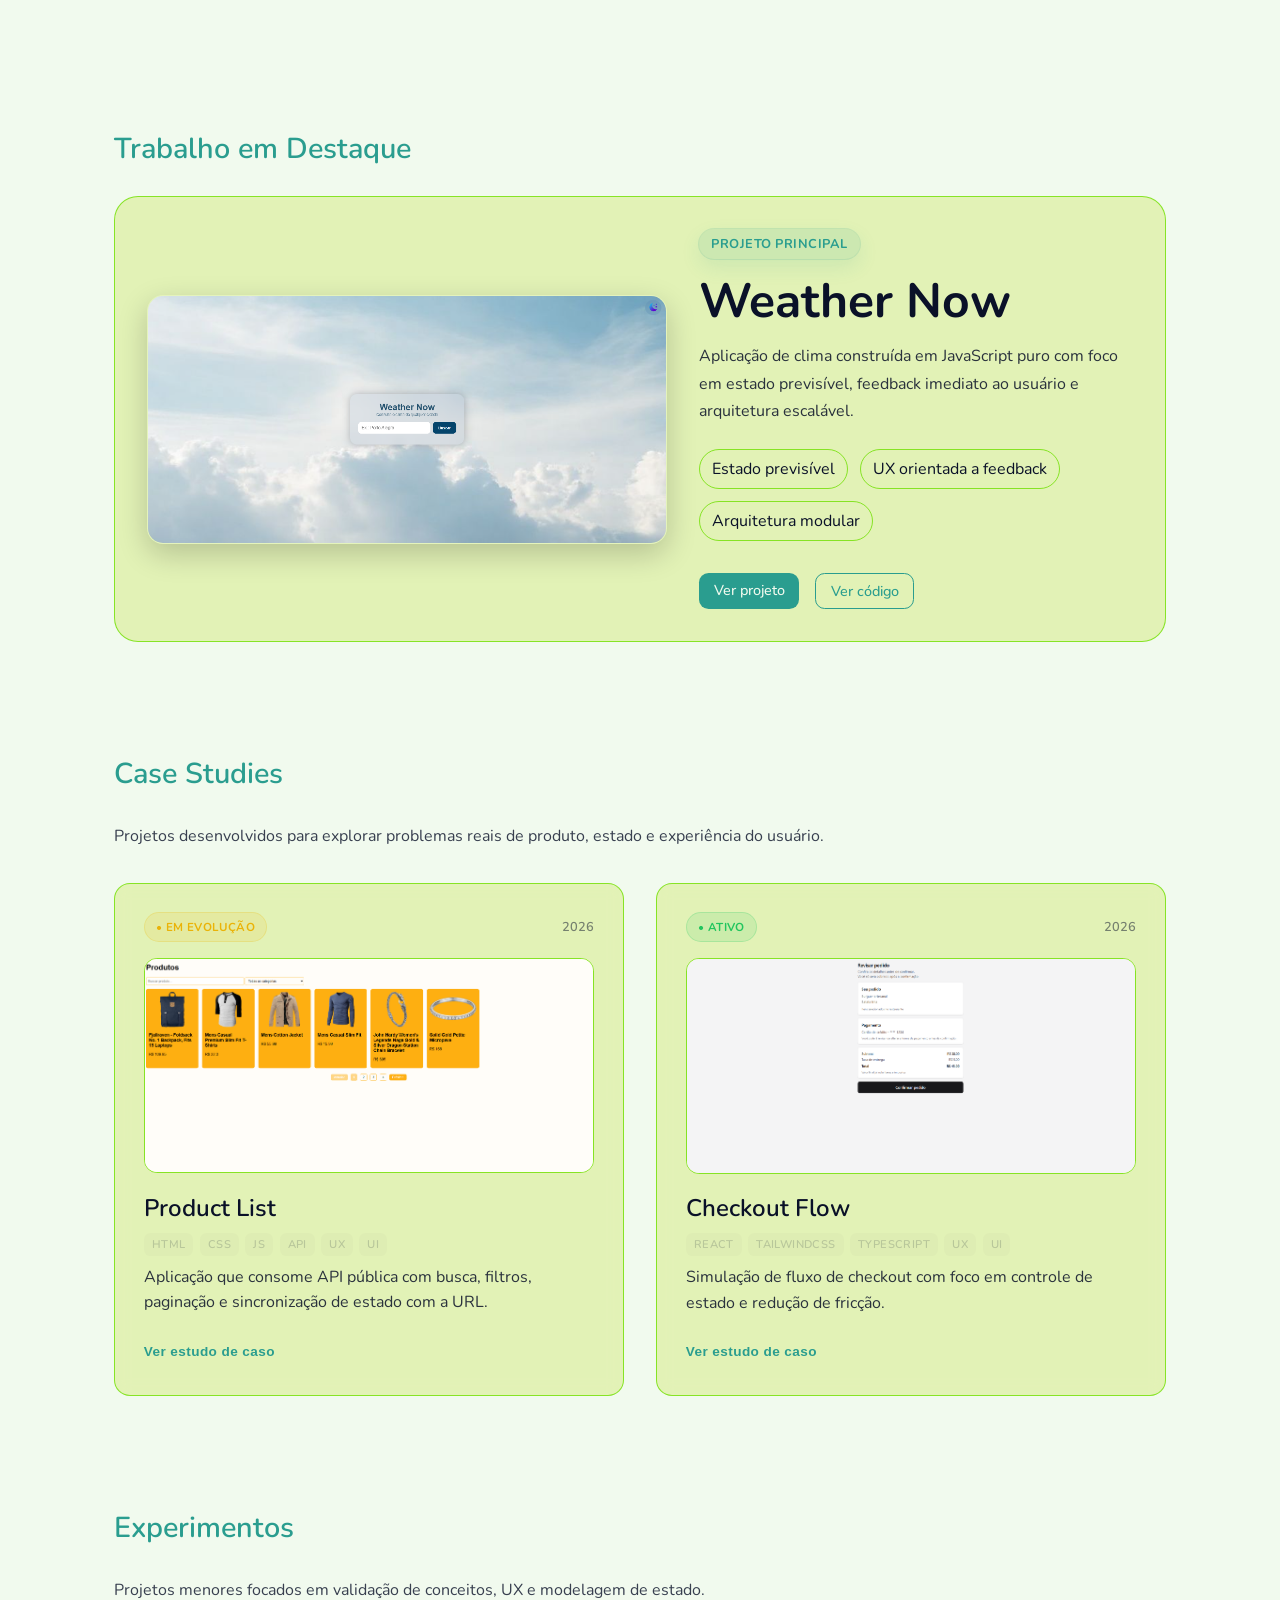
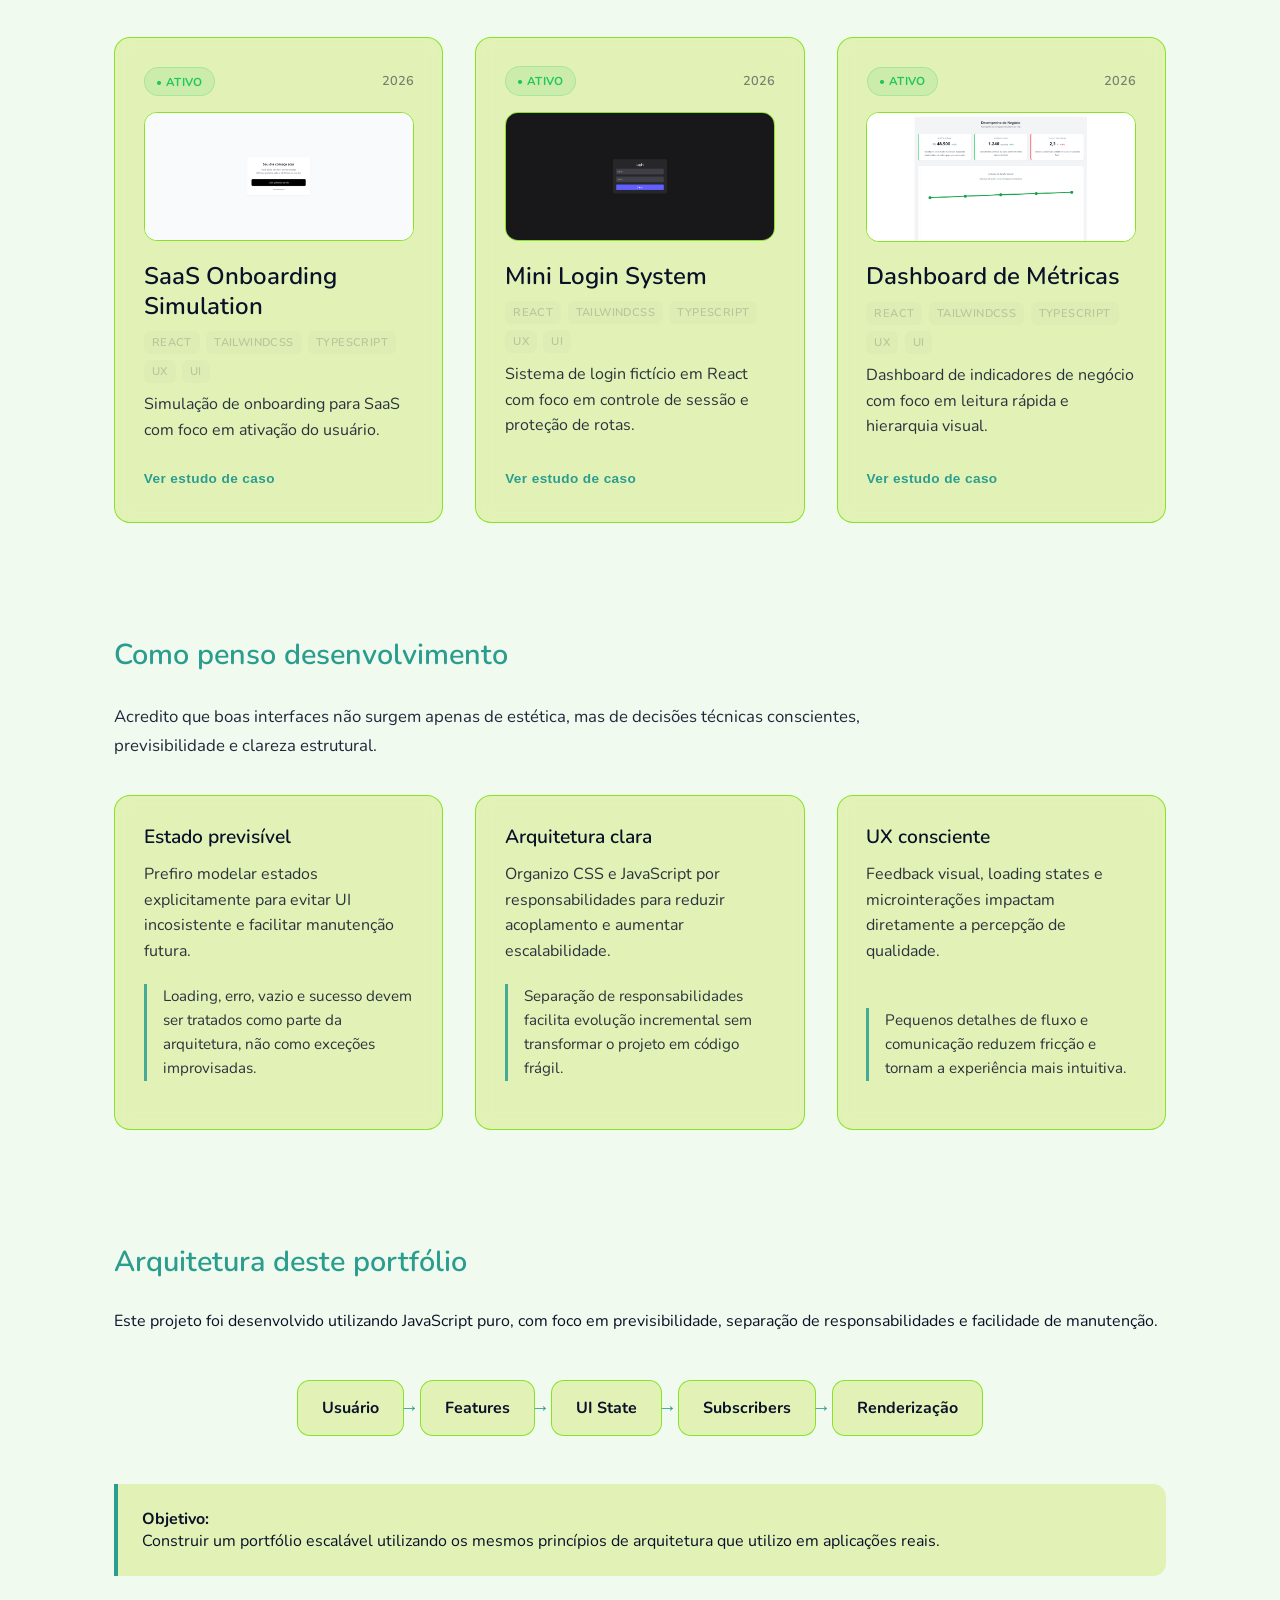
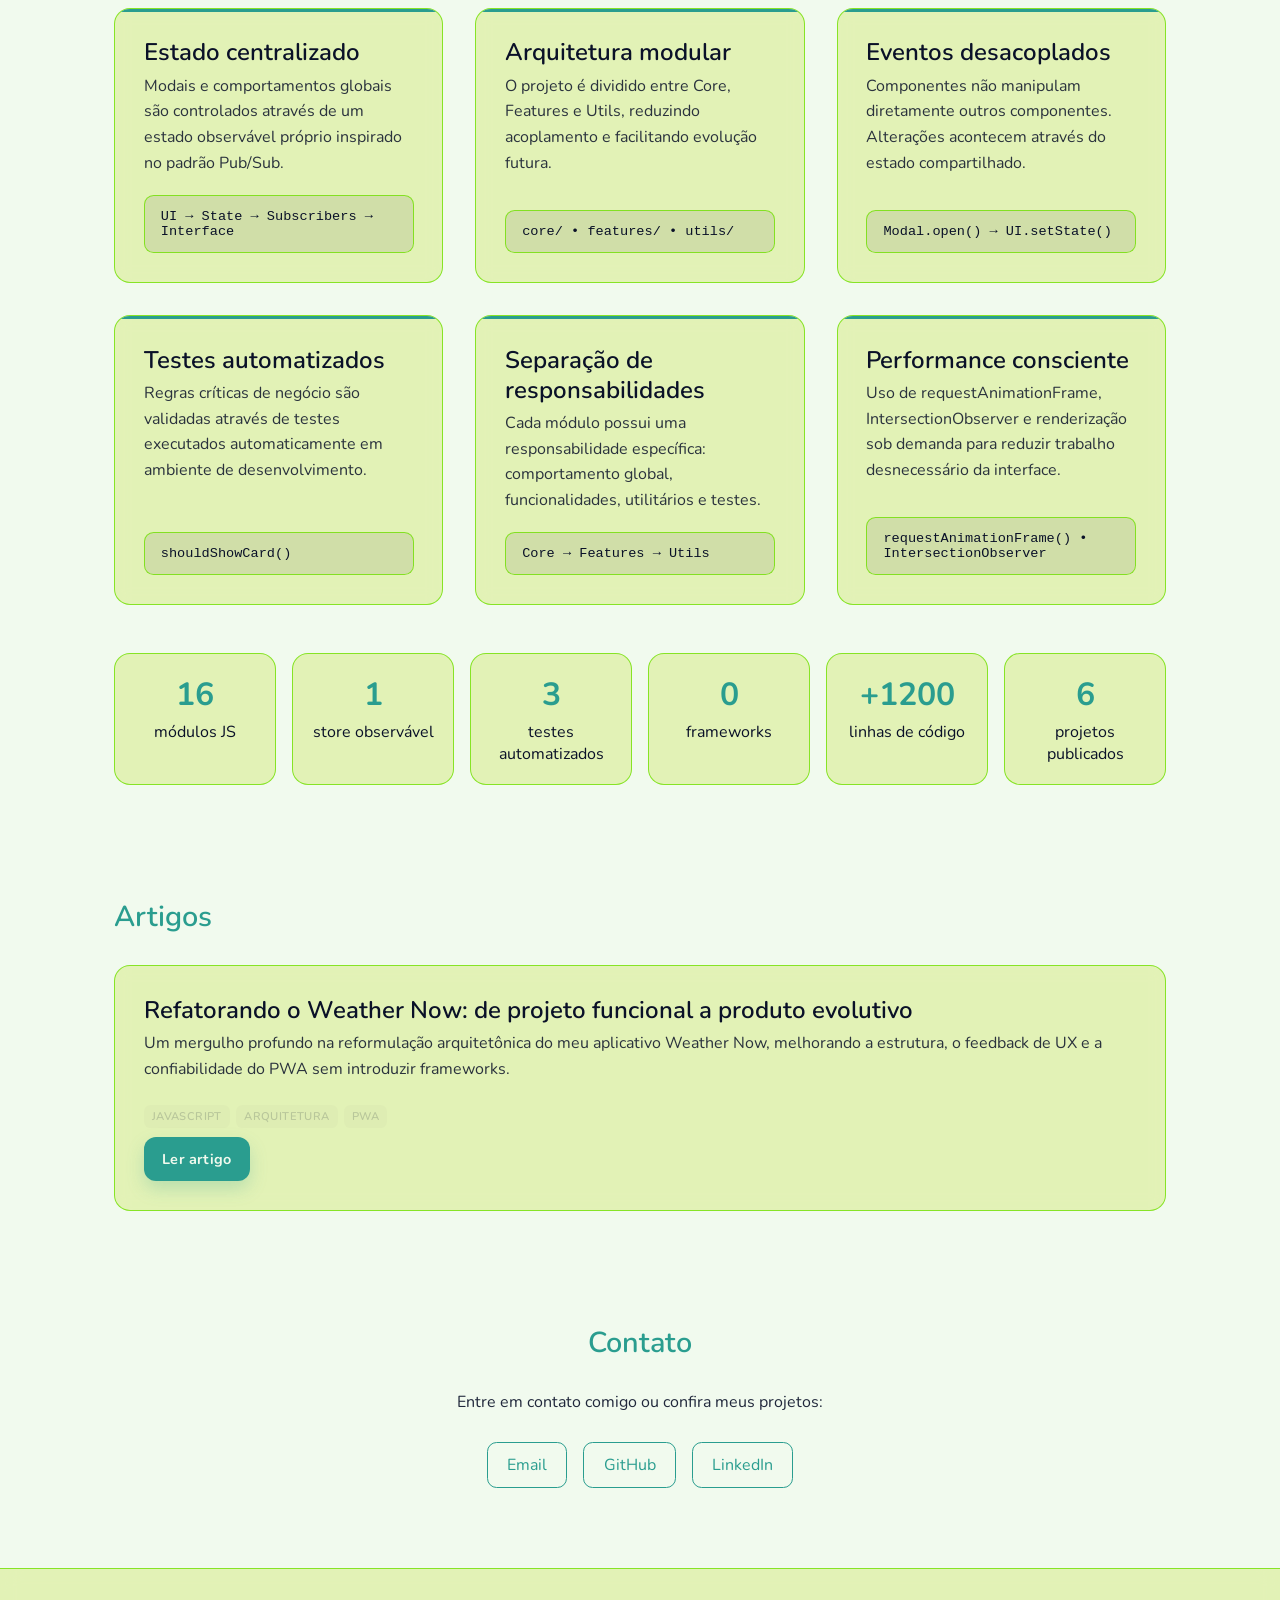
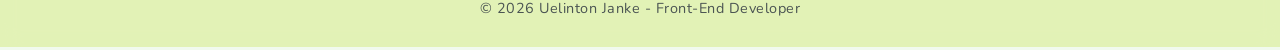
==== commit eba3bc0f: "refactor: simplify Who I Am section into a scannable format and reduce information blocks" ====
--- a/index.html
+++ b/index.html
@@ -66,11 +66,11 @@
 
                 <h2 class="headline">
                     Front-end além da interface.
-                    <span>Decisões técnicas que sustentam o produto.</span>
+                    <span>Arquitetura, estado e UX que sustentam produto.</span>
                 </h2>
 
                 <p class="subheadline">
-                    Desenvolvedor Full Stack focado em interfaces, arquitetura e experiência do usuário.
+                    Desenvolvedor focado em construir interfaces previsíveis, escaláveis e orientadas à experiência do usuário.
                 </p>
 
                 <div class="hero-actions">
@@ -123,15 +123,24 @@
 
     <section class="about container" id="about">
         <div class="about-content">
-            <h2>
-                Sobre mim
-            </h2>
-            <p>
-                Sou desenvolvedor front-end com foco em estrutura, previsibilidade e decisões técnicas conscientes.
-                <br>
-                Construo aplicações pensando em estado, fluxo e manutenção a longo prazo antes de escolher ferramentas.
-            </p>
-        </div>
+            <h2>Who I Am</h2>
+
+            <div class="who-i-am">
+                <div class="info-block">
+                    <span class="label">Foco</span>
+                    <p>Front-End Developer em transição para Full Stack</p>
+                </div>
+
+                <div class="info-block">
+                    <span class="label">Interesse</span>
+                    <p>Interfaces modernas, responsivas e com foco em UI/UX e animações</p>
+                </div>
+
+                <div class="info-block">
+                    <span class="label">Objetivo</span>
+                    <p>Estágio ou primeira vaga como Desenvolvedor Júnior</p>
+                </div>
+            </div>
     </section>
 
     <section class="featured-project container" id="featured-project">
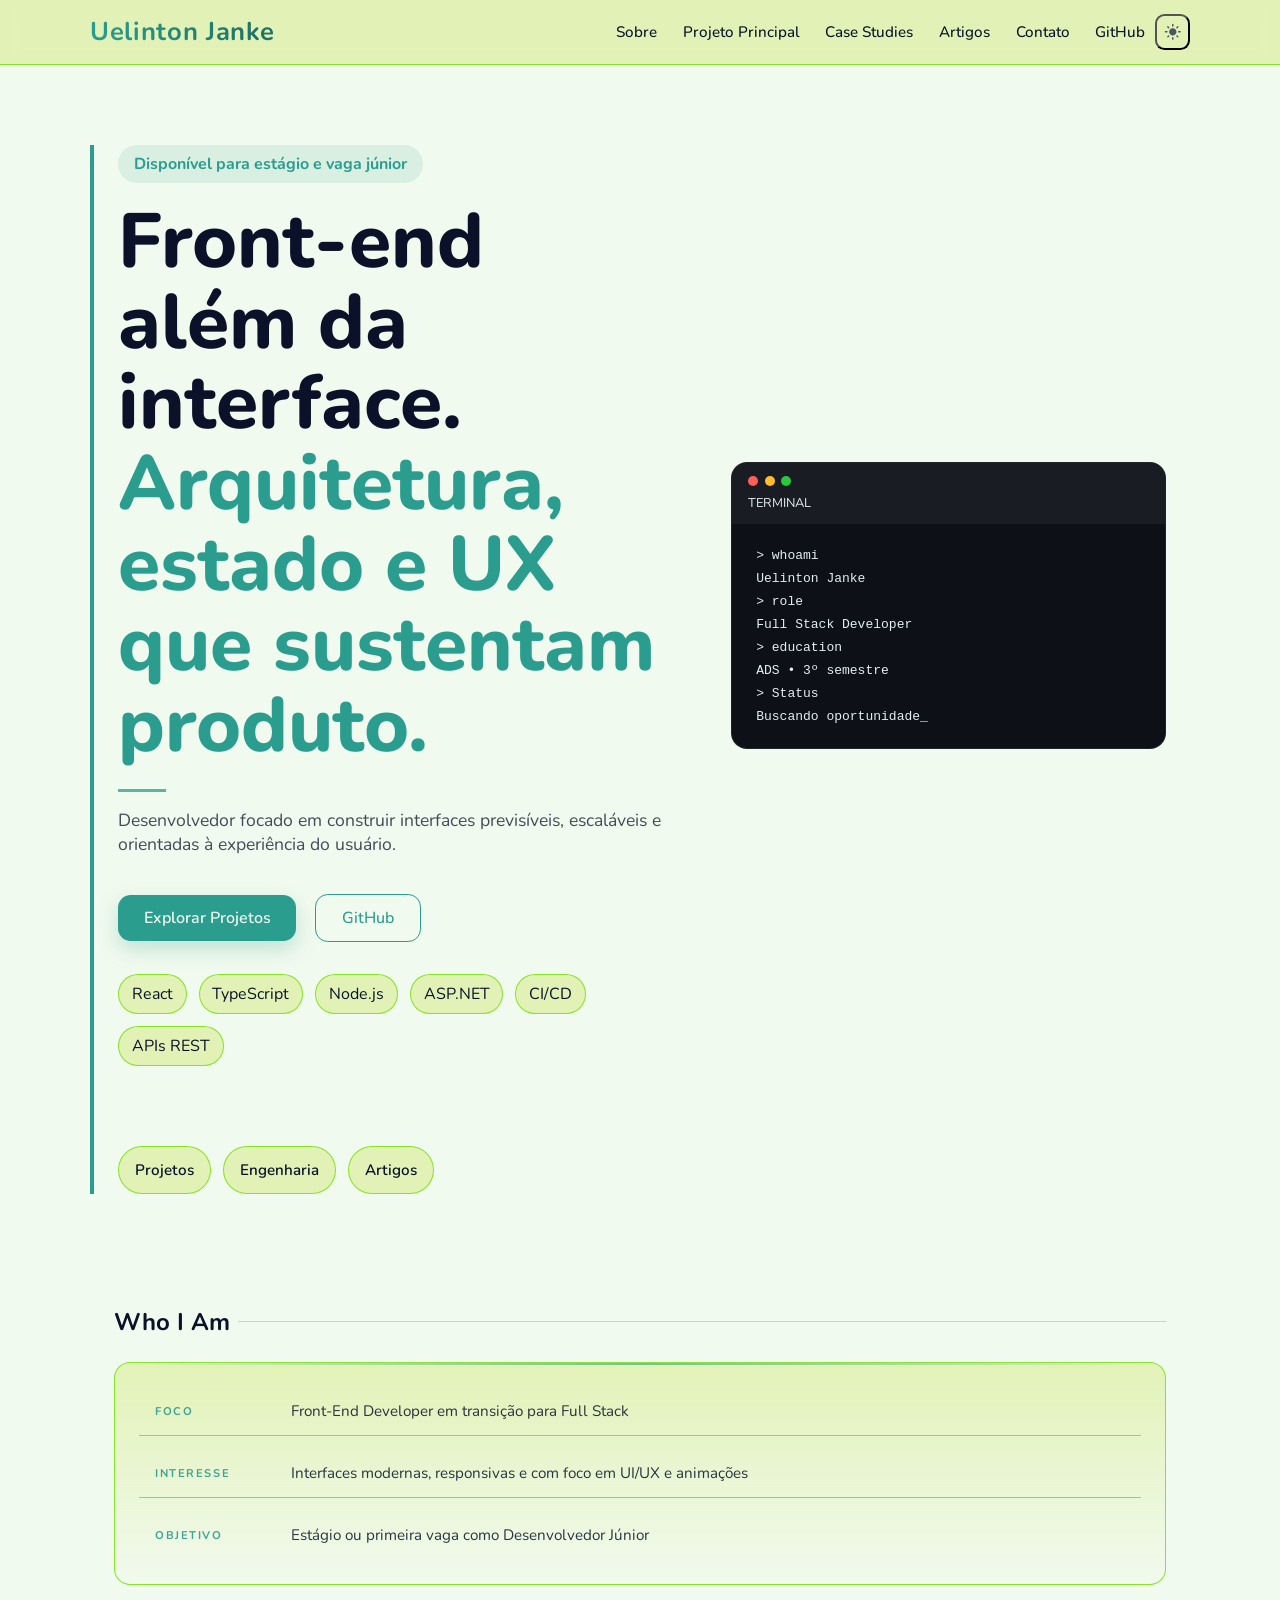
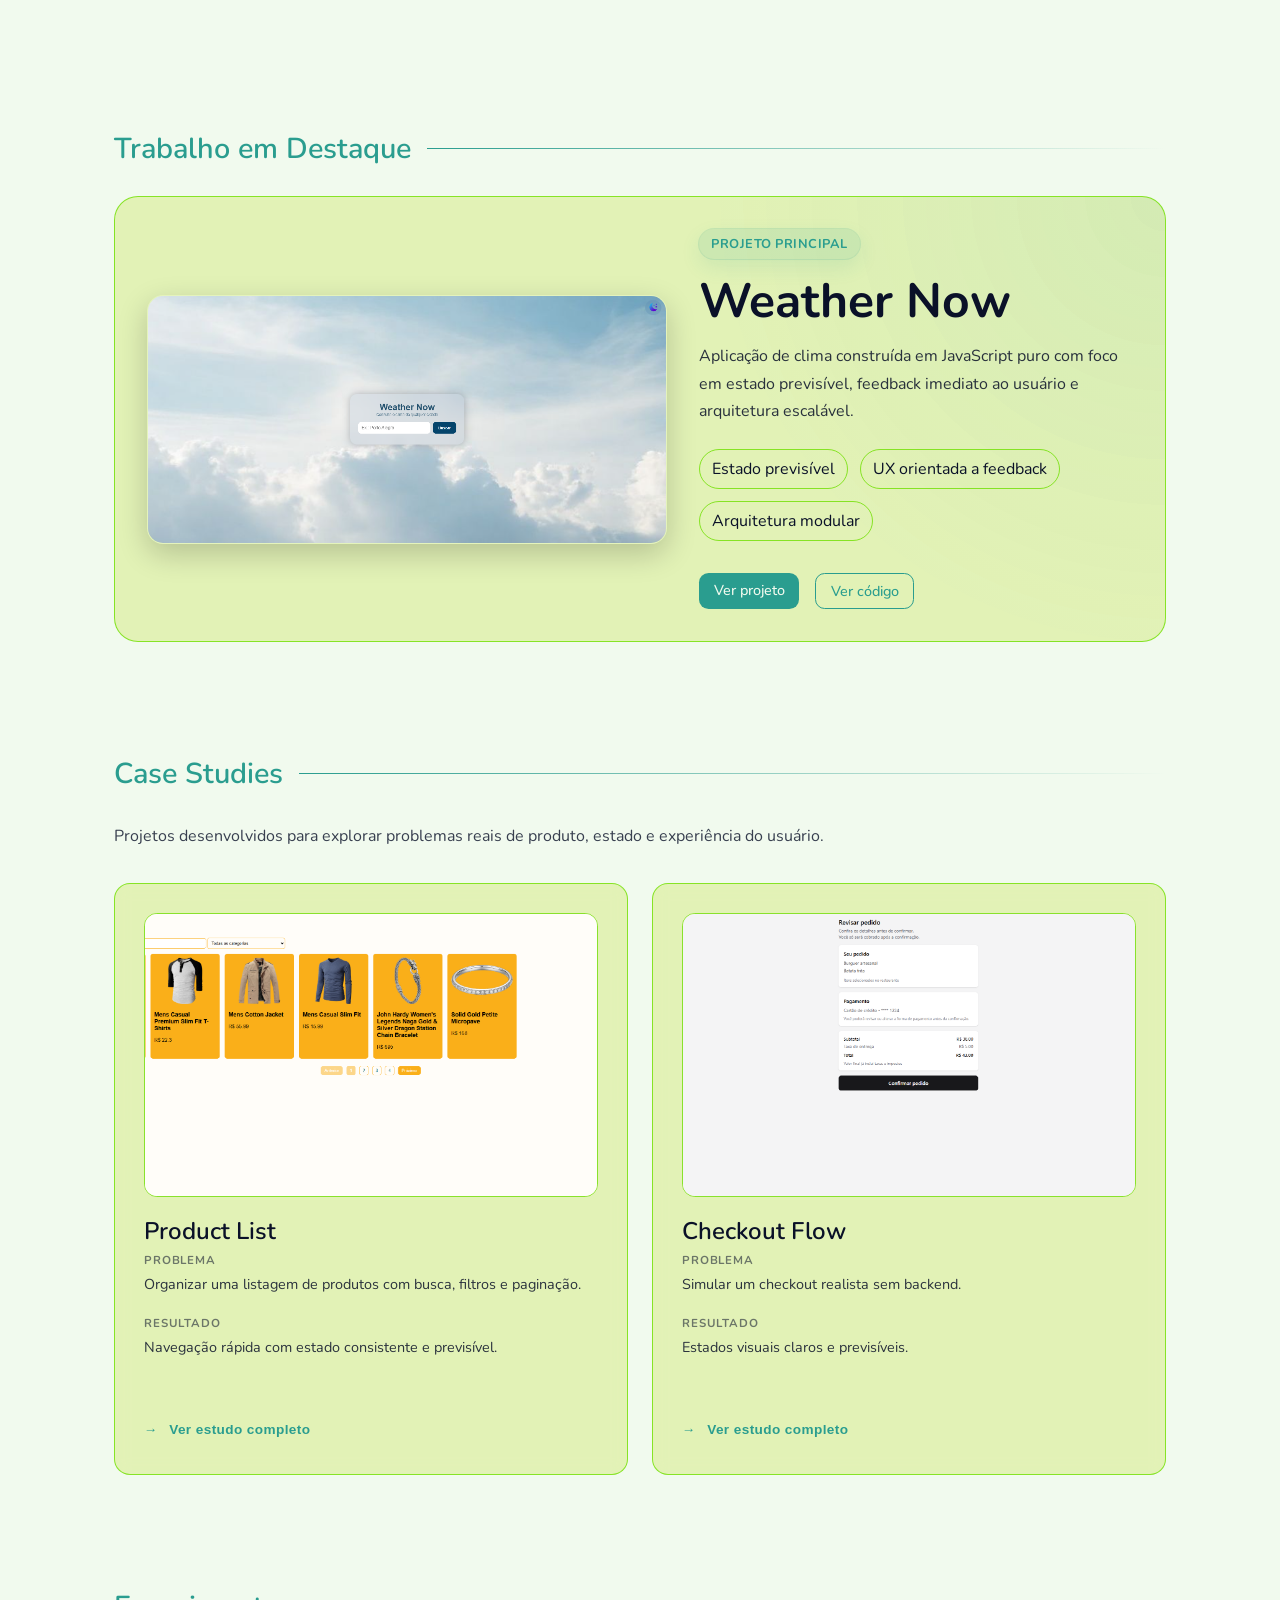
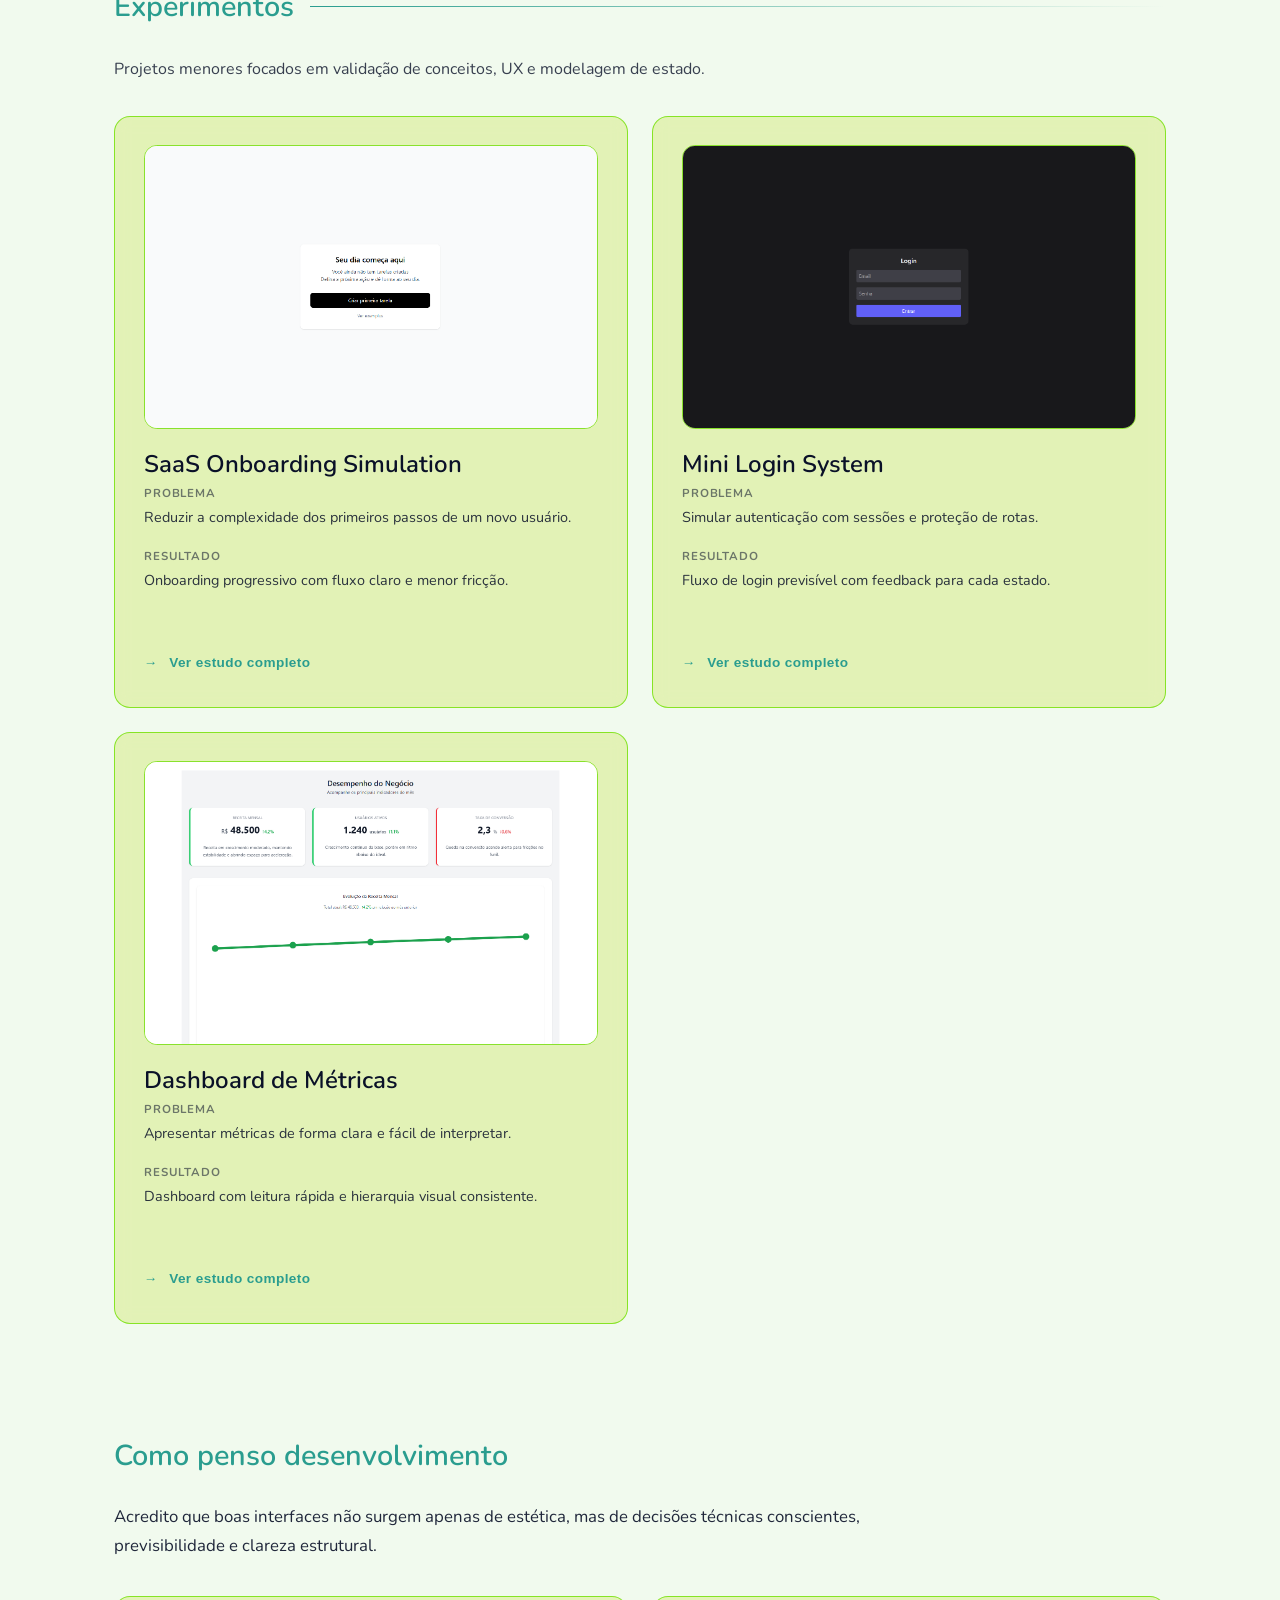
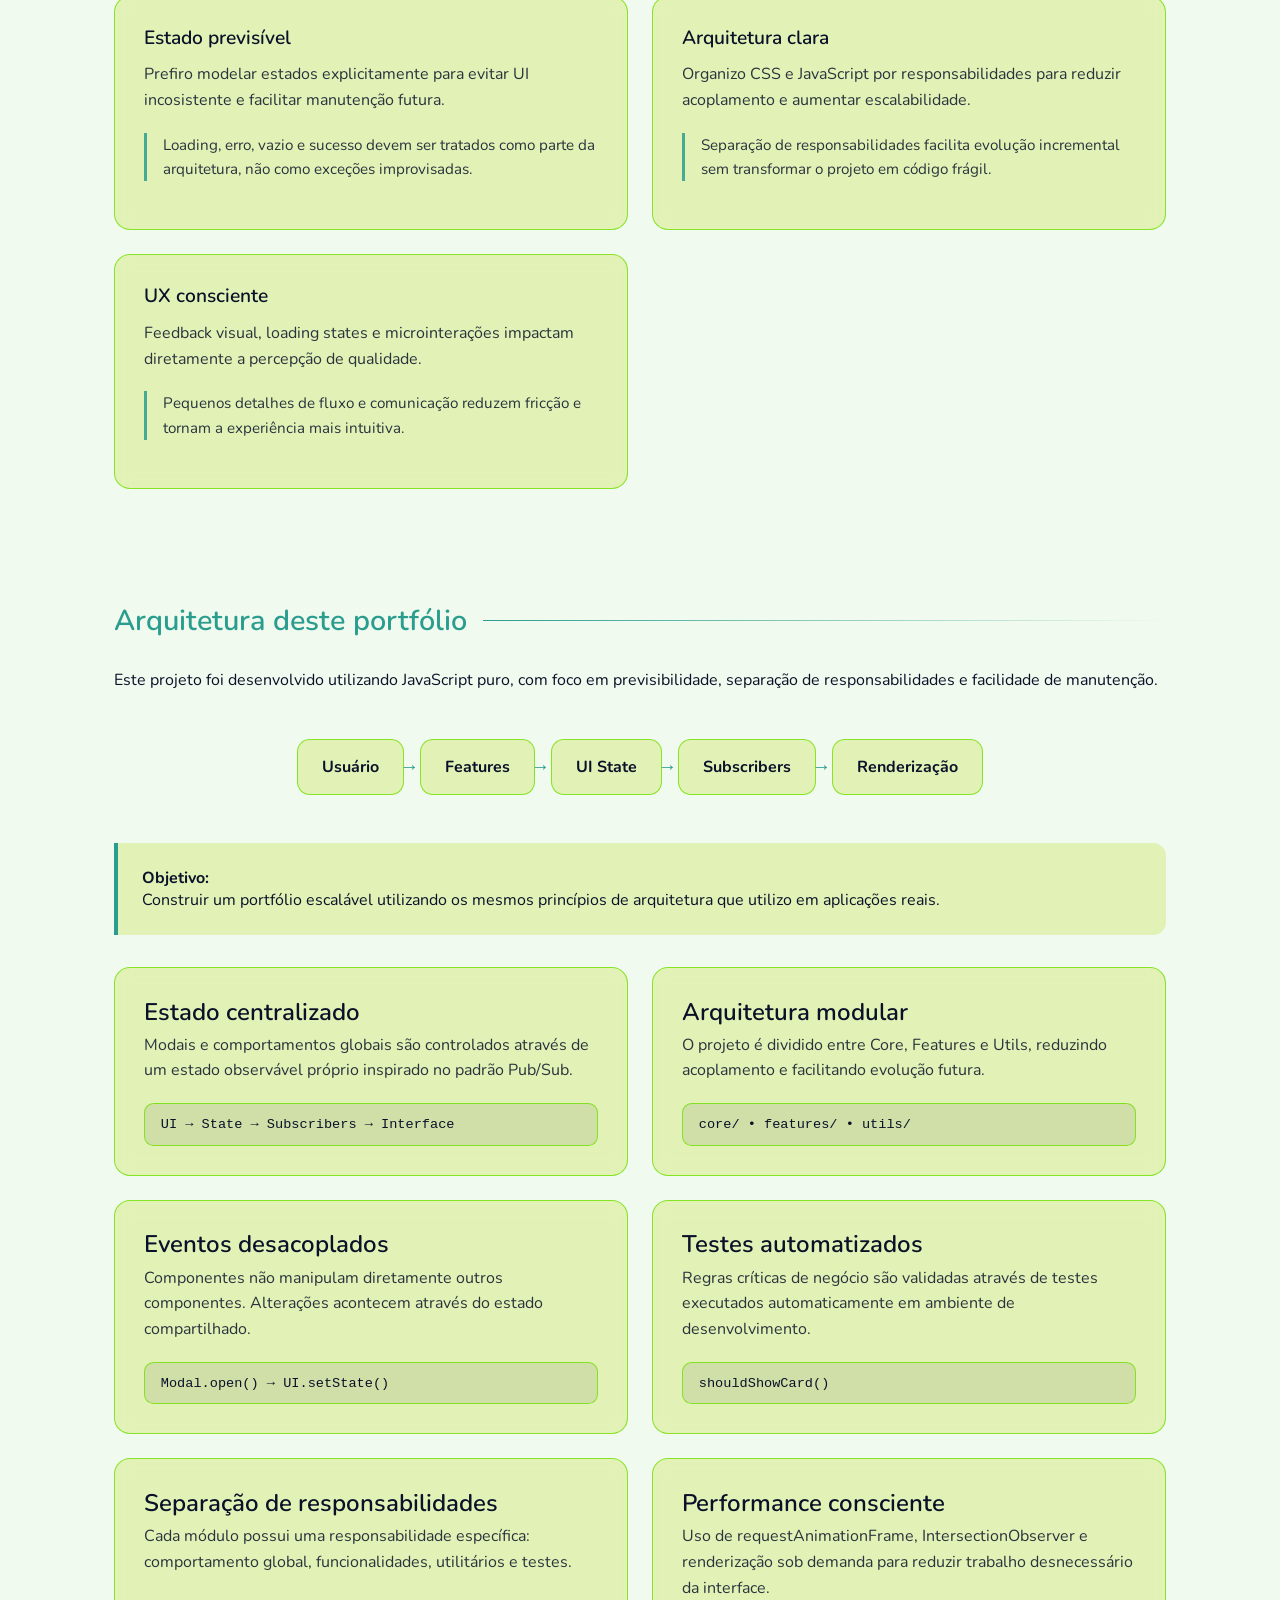
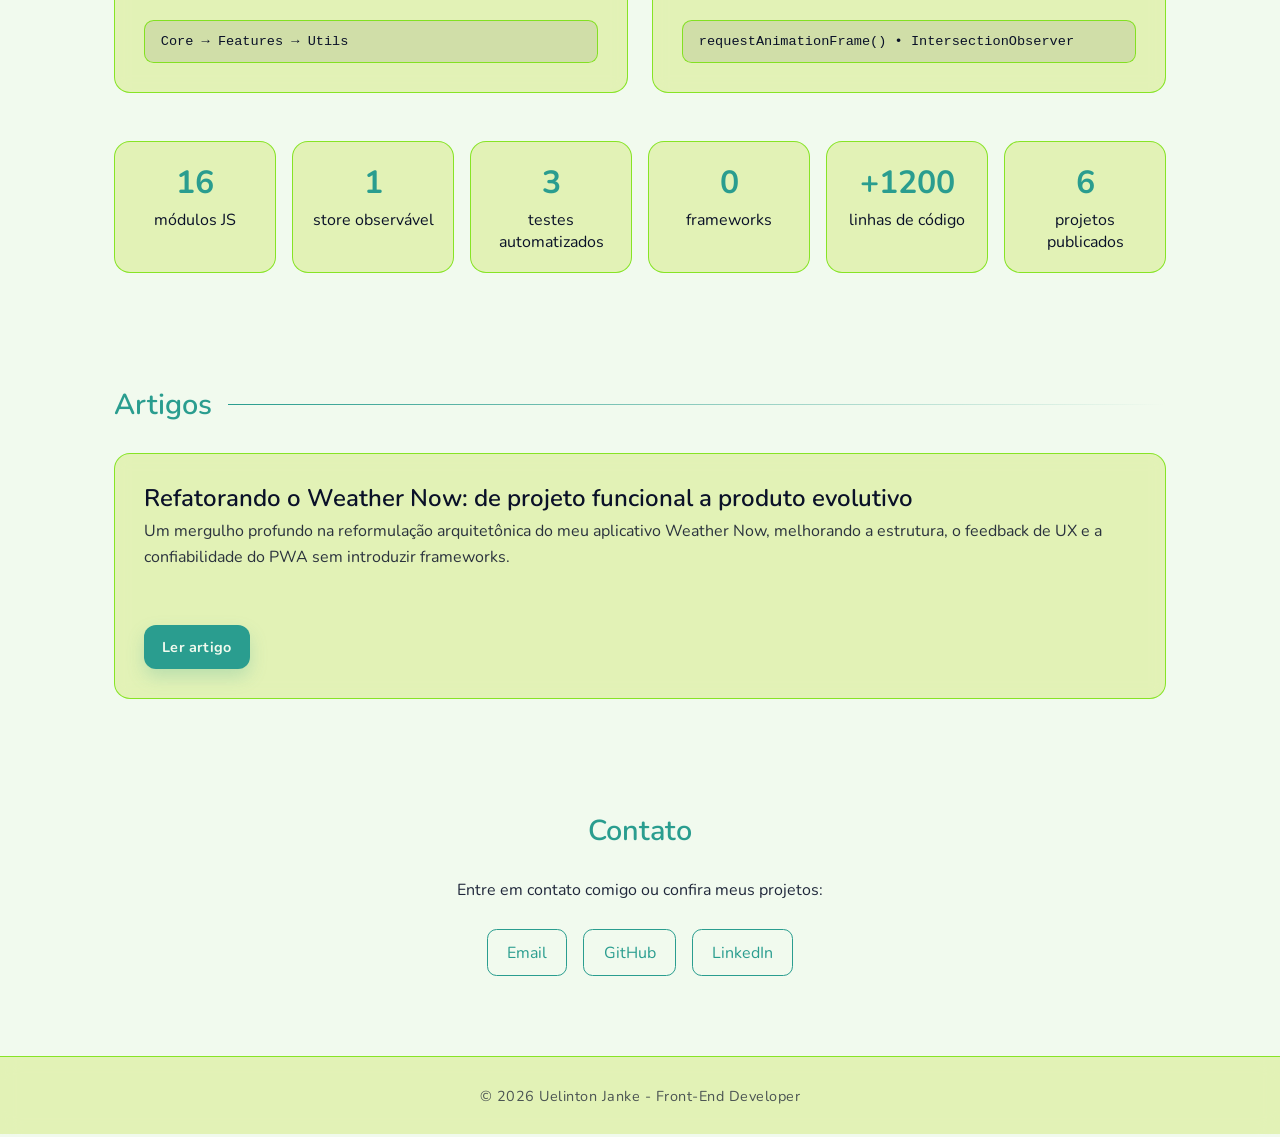
==== commit b0a1c41a: "style: refine the interface with visual enhancements and microinteractions - restructure the card la" ====
--- a/index.html
+++ b/index.html
@@ -70,7 +70,8 @@
                 </h2>
 
                 <p class="subheadline">
-                    Desenvolvedor focado em construir interfaces previsíveis, escaláveis e orientadas à experiência do usuário.
+                    Desenvolvedor focado em construir interfaces previsíveis, escaláveis e orientadas à experiência do
+                    usuário.
                 </p>
 
                 <div class="hero-actions">
@@ -95,6 +96,12 @@
 
             <div class="hero-terminal">
                 <div class="terminal-header">
+                    <div class="terminal-actions">
+                        <span></span>
+                        <span></span>
+                        <span></span>
+                    </div>
+                    
                     terminal
                 </div>
 
@@ -188,24 +195,30 @@
         <p>
             Projetos desenvolvidos para explorar problemas reais de produto, estado e experiência do usuário.
         </p>
-
         <div class="cards">
-            <div class="card" data-category="HTML CSS JS API">
-
-                <div class="project-meta">
-                    <span class="project-status status-progress">
-                        • Em evolução
-                    </span>
-
-                    <span class="project-year">
-                        2026
-                    </span>
-                </div>
-
-                <img src="assets/img/product-list-preview.png" alt="Preview do projeto Product List"
+            <article class="card">
+                <img src="assets/img/product-list-preview.png" alt="Screenshot do projeto Product List"
                     class="project-preview">
 
-                <h3>Product List</h3>
+                <div class="project-content">
+                    <h3>Product List</h3>
+
+                    <section class="project-section">
+                        <span>Problema</span>
+
+                        <p>
+                            Organizar uma listagem de produtos com busca, filtros e paginação.
+                        </p>
+                    </section>
+
+                    <section class="project-section">
+                        <span>Resultado</span>
+
+                        <p>
+                            Navegação rápida com estado consistente e previsível.
+                        </p>
+                    </section>
+                </div>
 
                 <ul class="tags">
                     <li class="tag">HTML</li>
@@ -216,32 +229,34 @@
                     <li class="tag">UI</li>
                 </ul>
 
-                <p>
-                    Aplicação que consome API pública com busca, filtros, paginação e sincronização de estado com a
-                    URL.
-                </p>
-
-                <button class="btn-details details-btn" data-project-id="product-list">
-                    Ver estudo de caso
+                <button class="btn-details" data-project="product-list">
+                    Ver estudo completo
                 </button>
-            </div>
-
-            <div class="card" data-category="React TailwindCSS TypeScript">
-
-                <div class="project-meta">
-                    <span class="project-status status-active">
-                        • Ativo
-                    </span>
-
-                    <span class="project-year">
-                        2026
-                    </span>
-                </div>
-
-                <img src="assets/img/checkout-flow-preview.png" alt="Preview do projeto Checkout Flow"
+            </article>
+
+            <article class="card">
+                <img src="assets/img/checkout-flow-preview.png" alt="Screenshot do projeto Checkout Flow"
                     class="project-preview">
 
-                <h3>Checkout Flow</h3>
+                <div class="project-content">
+                    <h3>Checkout Flow</h3>
+
+                    <section class="project-section">
+                        <span>Problema</span>
+
+                        <p>
+                            Simular um checkout realista sem backend.
+                        </p>
+                    </section>
+
+                    <section class="project-section">
+                        <span>Resultado</span>
+
+                        <p>
+                            Estados visuais claros e previsíveis.
+                        </p>
+                    </section>
+                </div>
 
                 <ul class="tags">
                     <li class="tag">React</li>
@@ -251,14 +266,10 @@
                     <li class="tag">UI</li>
                 </ul>
 
-                <p>
-                    Simulação de fluxo de checkout com foco em controle de estado e redução de fricção.
-                </p>
-
-                <button class="btn-details details-btn" data-project-id="checkout-flow">
-                    Ver estudo de caso
+                <button class="btn-details" data-project="checkout-flow">
+                    Ver estudo completo
                 </button>
-            </div>
+            </article>
         </div>
     </section>
 
@@ -270,22 +281,29 @@
         </p>
 
         <div class="cards">
-            <div class="card" data-category="React TailwindCSS TypeScript">
-
-                <div class="project-meta">
-                    <span class="project-status status-active">
-                        • Ativo
-                    </span>
-
-                    <span class="project-year">
-                        2026
-                    </span>
-                </div>
-
+            <article class="card">
                 <img src="assets/img/saas-onboarding-simulation-preview.png"
-                    alt="Preview do projeto SaaS Onboarding Simulation" class="project-preview">
-
-                <h3>SaaS Onboarding Simulation</h3>
+                    alt="Screenshot do projeto SaaS Onboarding Simulation" class="project-preview">
+
+                <div class="project-content">
+                    <h3>SaaS Onboarding Simulation</h3>
+
+                    <section class="project-section">
+                        <span>Problema</span>
+
+                        <p>
+                            Reduzir a complexidade dos primeiros passos de um novo usuário.
+                        </p>
+                    </section>
+
+                    <section class="project-section">
+                        <span>Resultado</span>
+
+                        <p>
+                            Onboarding progressivo com fluxo claro e menor fricção.
+                        </p>
+                    </section>
+                </div>
 
                 <ul class="tags">
                     <li class="tag">React</li>
@@ -295,31 +313,34 @@
                     <li class="tag">UI</li>
                 </ul>
 
-                <p>
-                    Simulação de onboarding para SaaS com foco em ativação do usuário.
-                </p>
-
-                <button class="btn-details details-btn" data-project-id="saas-onboarding-simulation">
-                    Ver estudo de caso
+                <button class="btn-details" data-project="saas-onboarding-simulation">
+                    Ver estudo completo
                 </button>
-            </div>
-
-            <div class="card" data-category="React TailwindCSS TypeScript">
-
-                <div class="project-meta">
-                    <span class="project-status status-active">
-                        • Ativo
-                    </span>
-
-                    <span class="project-year">
-                        2026
-                    </span>
-                </div>
-
-                <img src="assets/img/mini-login-system-preview.png" alt="Preview do projeto Mini Login System"
+            </article>
+
+            <article class="card">
+                <img src="assets/img/mini-login-system-preview.png" alt="Screenshot do projeto Mini Login System"
                     class="project-preview">
 
-                <h3>Mini Login System</h3>
+                <div class="project-content">
+                    <h3>Mini Login System</h3>
+
+                    <section class="project-section">
+                        <span>Problema</span>
+
+                        <p>
+                            Simular autenticação com sessões e proteção de rotas.
+                        </p>
+                    </section>
+
+                    <section class="project-section">
+                        <span>Resultado</span>
+
+                        <p>
+                            Fluxo de login previsível com feedback para cada estado.
+                        </p>
+                    </section>
+                </div>
 
                 <ul class="tags">
                     <li class="tag">React</li>
@@ -329,31 +350,34 @@
                     <li class="tag">UI</li>
                 </ul>
 
-                <p>
-                    Sistema de login fictício em React com foco em controle de sessão e proteção de rotas.
-                </p>
-
-                <button class="btn-details details-btn" data-project-id="mini-login-system">
-                    Ver estudo de caso
+                <button class="btn-details" data-project="mini-login-system">
+                    Ver estudo completo
                 </button>
-            </div>
-
-            <div class="card" data-category="React TailwindCSS TypeScript">
-
-                <div class="project-meta">
-                    <span class="project-status status-active">
-                        • Ativo
-                    </span>
-
-                    <span class="project-year">
-                        2026
-                    </span>
-                </div>
-
-                <img src="assets/img/dashboard-metricas-preview.png" alt="Preview do projeto Dashboard Métricas"
+            </article>
+
+            <article class="card">
+                <img src="assets/img/dashboard-metricas-preview.png" alt="Screenshot do projeto Dashboard de Métricas"
                     class="project-preview">
 
-                <h3>Dashboard de Métricas</h3>
+                <div class="project-content">
+                    <h3>Dashboard de Métricas</h3>
+
+                    <section class="project-section">
+                        <span>Problema</span>
+
+                        <p>
+                            Apresentar métricas de forma clara e fácil de interpretar.
+                        </p>
+                    </section>
+
+                    <section class="project-section">
+                        <span>Resultado</span>
+
+                        <p>
+                            Dashboard com leitura rápida e hierarquia visual consistente.
+                        </p>
+                    </section>
+                </div>
 
                 <ul class="tags">
                     <li class="tag">React</li>
@@ -363,14 +387,10 @@
                     <li class="tag">UI</li>
                 </ul>
 
-                <p>
-                    Dashboard de indicadores de negócio com foco em leitura rápida e hierarquia visual.
-                </p>
-
-                <button class="btn-details details-btn" data-project-id="dashboard-de-metricas">
-                    Ver estudo de caso
+                <button class="btn-details" data-project="dashboard-de-metricas">
+                    Ver estudo completo
                 </button>
-            </div>
+            </article>
         </div>
     </section>
 
@@ -446,7 +466,8 @@
         <div class="architecture-highlight">
             <strong>Objetivo:</strong>
             <p>
-                Construir um portfólio escalável utilizando os mesmos princípios de arquitetura que utilizo em aplicações reais.
+                Construir um portfólio escalável utilizando os mesmos princípios de arquitetura que utilizo em
+                aplicações reais.
             </p>
         </div>
 
@@ -455,7 +476,8 @@
                 <h3>Estado centralizado</h3>
 
                 <p>
-                    Modais e comportamentos globais são controlados através de um estado observável próprio inspirado no padrão Pub/Sub.
+                    Modais e comportamentos globais são controlados através de um estado observável próprio inspirado no
+                    padrão Pub/Sub.
                 </p>
 
                 <code>
@@ -506,7 +528,8 @@
                 <h3>Separação de responsabilidades</h3>
 
                 <p>
-                    Cada módulo possui uma responsabilidade específica: comportamento global, funcionalidades, utilitários e testes.
+                    Cada módulo possui uma responsabilidade específica: comportamento global, funcionalidades,
+                    utilitários e testes.
                 </p>
 
                 <code>
@@ -518,7 +541,8 @@
                 <h3>Performance consciente</h3>
 
                 <p>
-                    Uso de requestAnimationFrame, IntersectionObserver e renderização sob demanda para reduzir trabalho desnecessário da interface.
+                    Uso de requestAnimationFrame, IntersectionObserver e renderização sob demanda para reduzir trabalho
+                    desnecessário da interface.
                 </p>
 
                 <code>
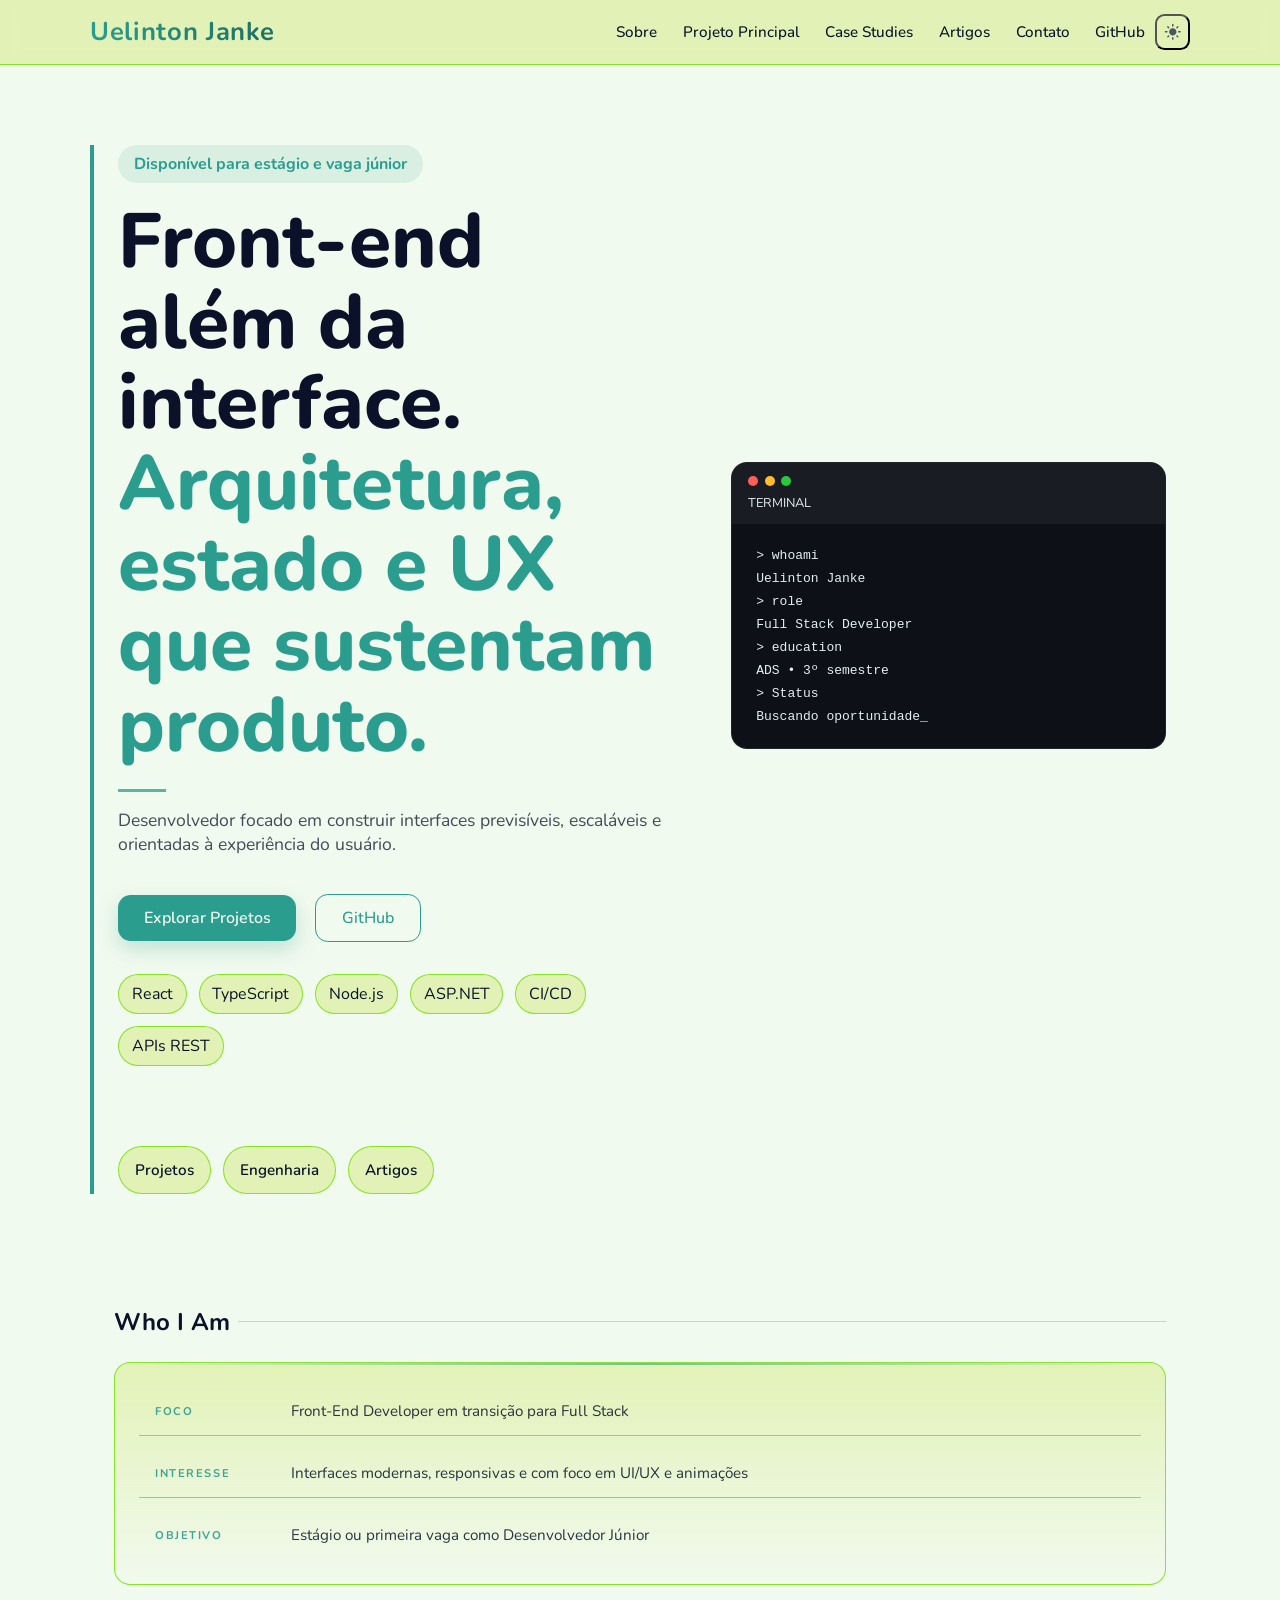
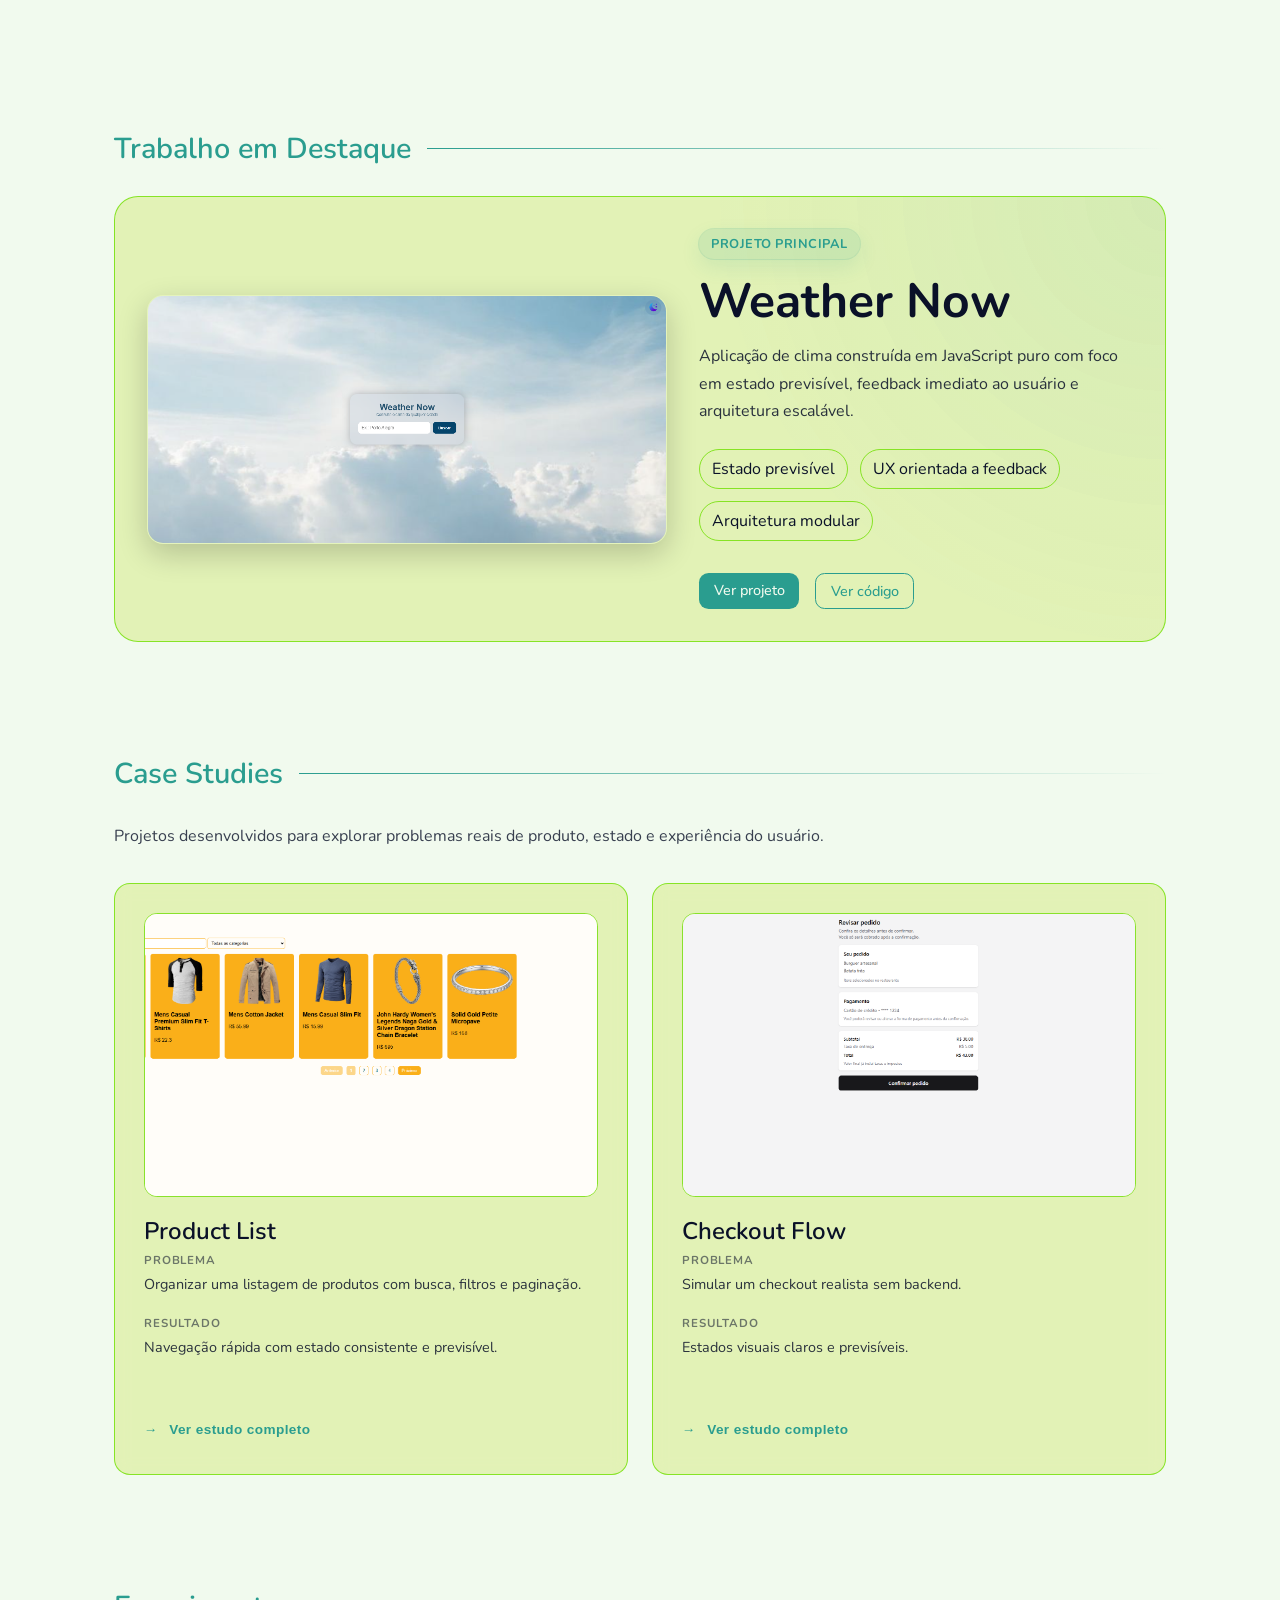
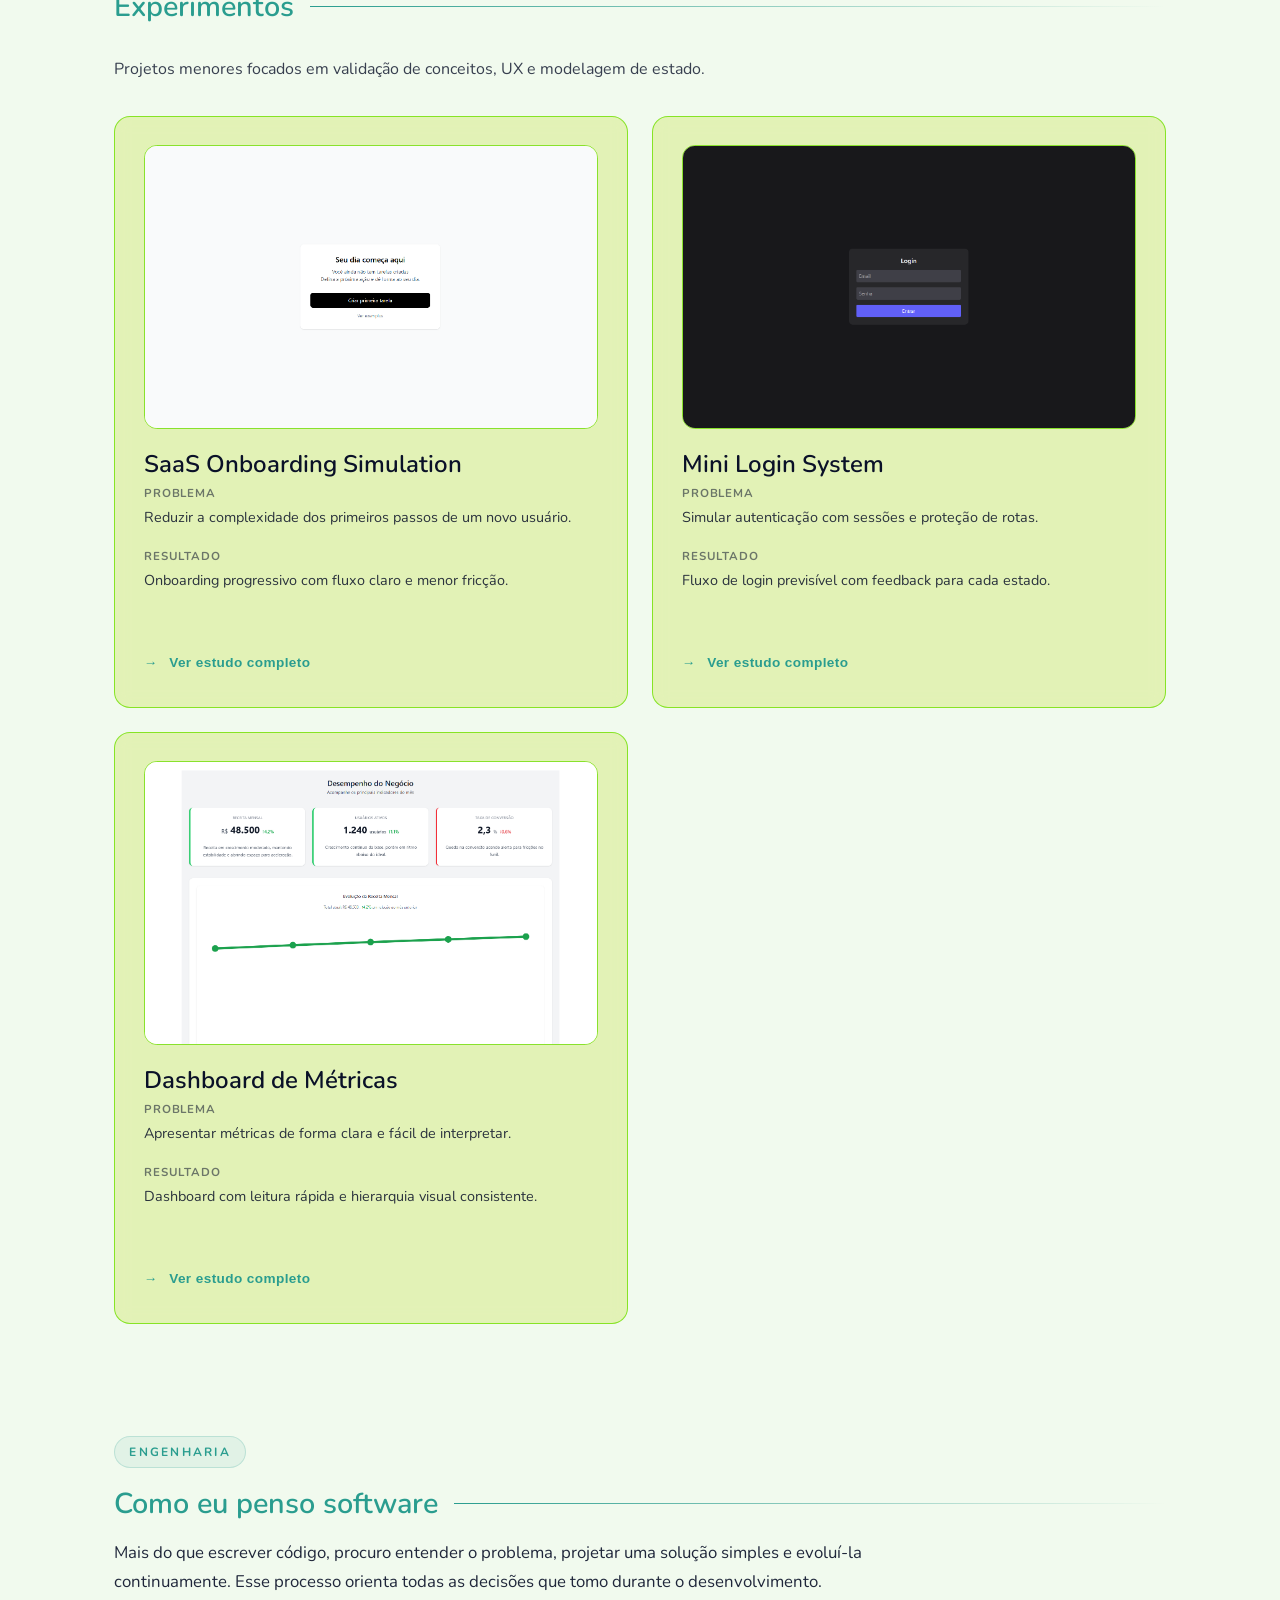
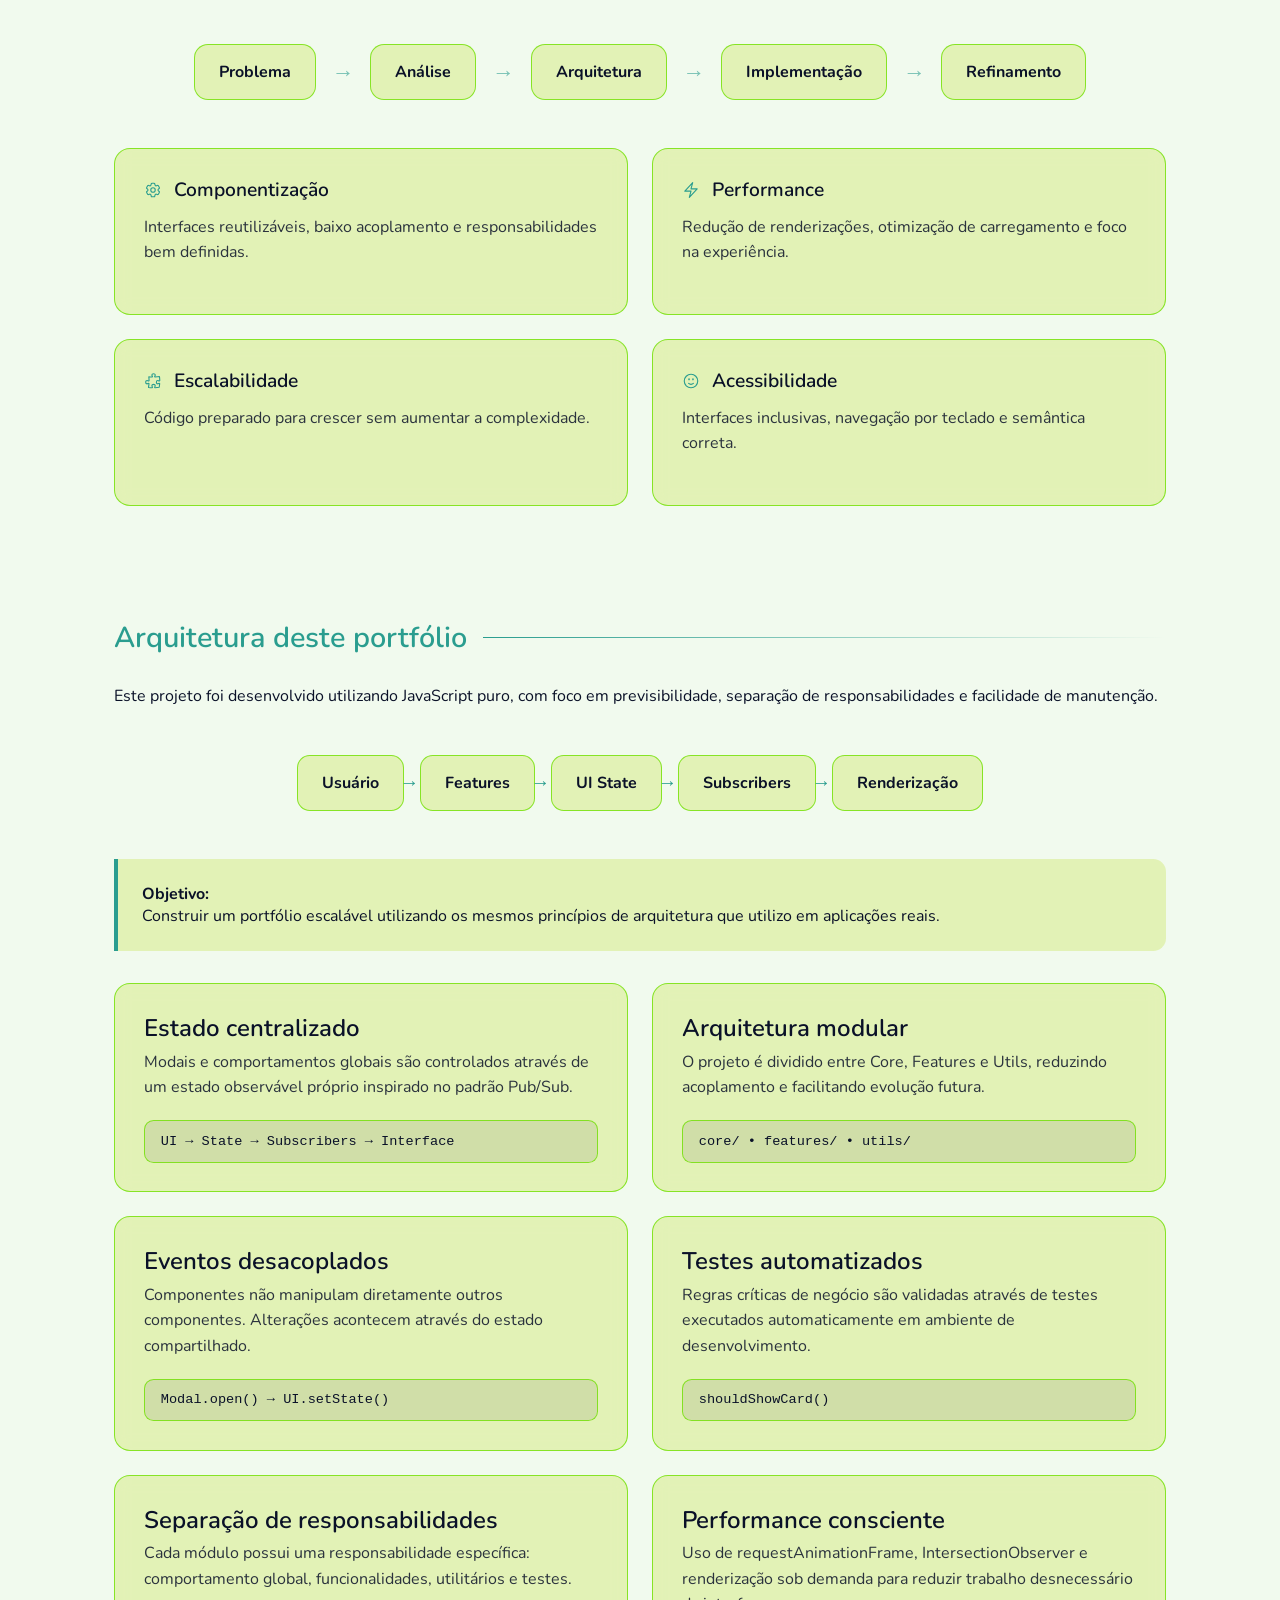
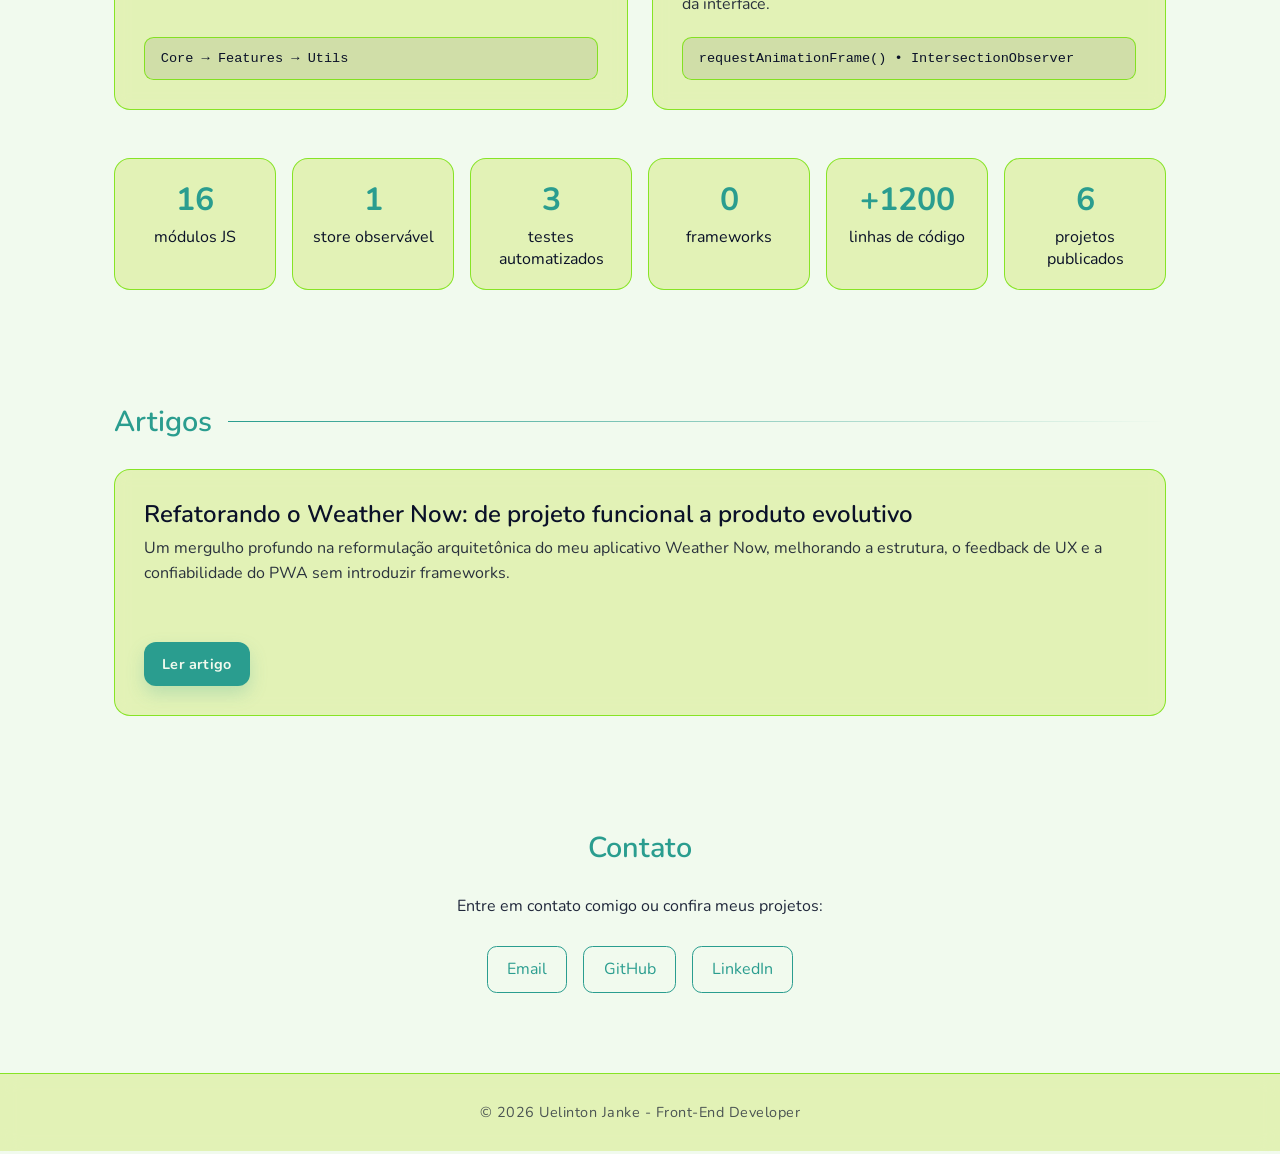
==== commit c89bc351: "feat(engineering): refactor Engineering section and improve modal system - refactor the HTML and CSS" ====
--- a/index.html
+++ b/index.html
@@ -101,7 +101,7 @@
                         <span></span>
                         <span></span>
                     </div>
-                    
+
                     terminal
                 </div>
 
@@ -148,10 +148,13 @@
                     <p>Estágio ou primeira vaga como Desenvolvedor Júnior</p>
                 </div>
             </div>
+        </div>
     </section>
 
     <section class="featured-project container" id="featured-project">
-        <h2>Trabalho em Destaque</h2>
+        <h2 class="section-title">
+            Trabalho em Destaque
+        </h2>
 
         <div class="featured-project-content">
             <img src="assets/img/weather-now-preview.png" alt="Preview da aplicação Weather Now">
@@ -190,7 +193,9 @@
     </section>
 
     <section class="case-studies container" id="case-studies">
-        <h2>Case Studies</h2>
+        <h2 class="section-title">
+            Case Studies
+        </h2>
 
         <p>
             Projetos desenvolvidos para explorar problemas reais de produto, estado e experiência do usuário.
@@ -274,7 +279,9 @@
     </section>
 
     <section class="experiments container" id="experiments">
-        <h2>Experimentos</h2>
+        <h2 class="section-title">
+            Experimentos
+        </h2>
 
         <p>
             Projetos menores focados em validação de conceitos, UX e modelagem de estado.
@@ -395,60 +402,122 @@
     </section>
 
     <section class="engineering container" id="engineering">
-        <div class="engineering-content">
-            <h2>Como penso desenvolvimento</h2>
+
+        <div class="section-header">
+            <span class="section-eyebrow">
+                Engenharia
+            </span>
+
+            <h2 class="section-title">
+                Como eu penso software
+            </h2>
 
             <p class="engineering-intro">
-                Acredito que boas interfaces não surgem apenas de estética,
-                mas de decisões técnicas conscientes, previsibilidade e clareza estrutural.
+                Mais do que escrever código, procuro entender o problema, projetar uma solução simples e evoluí-la
+                continuamente.
+                Esse processo orienta todas as decisões que tomo durante o desenvolvimento.
             </p>
-
-            <div class="cards">
-                <article class="card">
-                    <h3>Estado previsível</h3>
-
-                    <p>
-                        Prefiro modelar estados explicitamente para evitar UI incosistente e facilitar manutenção
-                        futura.
-                    </p>
-
-                    <p class="decision">
-                        Loading, erro, vazio e sucesso devem ser tratados como parte da arquitetura,
-                        não como exceções improvisadas.
-                    </p>
-                </article>
-
-                <article class="card">
-                    <h3>Arquitetura clara</h3>
-
-                    <p>
-                        Organizo CSS e JavaScript por responsabilidades para reduzir acoplamento e aumentar
-                        escalabilidade.
-                    </p>
-
-                    <p class="decision">
-                        Separação de responsabilidades facilita evolução incremental sem transformar o projeto em código
-                        frágil.
-                    </p>
-                </article>
-
-                <article class="card">
-                    <h3>UX consciente</h3>
-
-                    <p>
-                        Feedback visual, loading states e microinterações impactam diretamente a percepção de qualidade.
-                    </p>
-
-                    <p class="decision">
-                        Pequenos detalhes de fluxo e comunicação reduzem fricção e tornam a experiência mais intuitiva.
-                    </p>
-                </article>
-            </div>
+        </div>
+
+        <div class="engineering-flow">
+            <div class="flow-step">
+                <span>Problema</span>
+            </div>
+
+            <div class="flow-arrow">→</div>
+
+            <div class="flow-step">
+                <span>Análise</span>
+            </div>
+
+            <div class="flow-arrow">→</div>
+
+            <div class="flow-step">
+                <span>Arquitetura</span>
+            </div>
+
+            <div class="flow-arrow">→</div>
+
+            <div class="flow-step">
+                <span>Implementação</span>
+            </div>
+
+            <div class="flow-arrow">→</div>
+
+            <div class="flow-step">
+                <span>Refinamento</span>
+            </div>
+        </div>
+        </div>
+
+        <div class="cards engineering-cards">
+            <article class="card engineering-card" data-engineering="componentization">
+                <h3>
+                    <svg xmlns="http://www.w3.org/2000/svg" fill="none" viewBox="0 0 24 24" stroke-width="1.5"
+                        stroke="currentColor" class="size-6">
+                        <path stroke-linecap="round" stroke-linejoin="round"
+                            d="M9.594 3.94c.09-.542.56-.94 1.11-.94h2.593c.55 0 1.02.398 1.11.94l.213 1.281c.063.374.313.686.645.87.074.04.147.083.22.127.325.196.72.257 1.075.124l1.217-.456a1.125 1.125 0 0 1 1.37.49l1.296 2.247a1.125 1.125 0 0 1-.26 1.431l-1.003.827c-.293.241-.438.613-.43.992a7.723 7.723 0 0 1 0 .255c-.008.378.137.75.43.991l1.004.827c.424.35.534.955.26 1.43l-1.298 2.247a1.125 1.125 0 0 1-1.369.491l-1.217-.456c-.355-.133-.75-.072-1.076.124a6.47 6.47 0 0 1-.22.128c-.331.183-.581.495-.644.869l-.213 1.281c-.09.543-.56.94-1.11.94h-2.594c-.55 0-1.019-.398-1.11-.94l-.213-1.281c-.062-.374-.312-.686-.644-.87a6.52 6.52 0 0 1-.22-.127c-.325-.196-.72-.257-1.076-.124l-1.217.456a1.125 1.125 0 0 1-1.369-.49l-1.297-2.247a1.125 1.125 0 0 1 .26-1.431l1.004-.827c.292-.24.437-.613.43-.991a6.932 6.932 0 0 1 0-.255c.007-.38-.138-.751-.43-.992l-1.004-.827a1.125 1.125 0 0 1-.26-1.43l1.297-2.247a1.125 1.125 0 0 1 1.37-.491l1.216.456c.356.133.751.072 1.076-.124.072-.044.146-.086.22-.128.332-.183.582-.495.644-.869l.214-1.28Z" />
+                        <path stroke-linecap="round" stroke-linejoin="round" d="M15 12a3 3 0 1 1-6 0 3 3 0 0 1 6 0Z" />
+                    </svg>
+                    Componentização
+                </h3>
+
+                <p>
+                    Interfaces reutilizáveis, baixo acoplamento e responsabilidades bem definidas.
+                </p>
+            </article>
+
+            <article class="card engineering-card" data-engineering="performance">
+                <h3>
+                    <svg xmlns="http://www.w3.org/2000/svg" fill="none" viewBox="0 0 24 24" stroke-width="1.5"
+                        stroke="currentColor" class="size-6">
+                        <path stroke-linecap="round" stroke-linejoin="round"
+                            d="m3.75 13.5 10.5-11.25L12 10.5h8.25L9.75 21.75 12 13.5H3.75Z" />
+                    </svg>
+                    Performance
+                </h3>
+
+                <p>
+                    Redução de renderizações, otimização de carregamento e foco na experiência.
+                </p>
+            </article>
+
+            <article class="card engineering-card" data-engineering="scalability">
+                <h3>
+                    <svg xmlns="http://www.w3.org/2000/svg" fill="none" viewBox="0 0 24 24" stroke-width="1.5"
+                        stroke="currentColor" class="size-6">
+                        <path stroke-linecap="round" stroke-linejoin="round"
+                            d="M14.25 6.087c0-.355.186-.676.401-.959.221-.29.349-.634.349-1.003 0-1.036-1.007-1.875-2.25-1.875s-2.25.84-2.25 1.875c0 .369.128.713.349 1.003.215.283.401.604.401.959v0a.64.64 0 0 1-.657.643 48.39 48.39 0 0 1-4.163-.3c.186 1.613.293 3.25.315 4.907a.656.656 0 0 1-.658.663v0c-.355 0-.676-.186-.959-.401a1.647 1.647 0 0 0-1.003-.349c-1.036 0-1.875 1.007-1.875 2.25s.84 2.25 1.875 2.25c.369 0 .713-.128 1.003-.349.283-.215.604-.401.959-.401v0c.31 0 .555.26.532.57a48.039 48.039 0 0 1-.642 5.056c1.518.19 3.058.309 4.616.354a.64.64 0 0 0 .657-.643v0c0-.355-.186-.676-.401-.959a1.647 1.647 0 0 1-.349-1.003c0-1.035 1.008-1.875 2.25-1.875 1.243 0 2.25.84 2.25 1.875 0 .369-.128.713-.349 1.003-.215.283-.4.604-.4.959v0c0 .333.277.599.61.58a48.1 48.1 0 0 0 5.427-.63 48.05 48.05 0 0 0 .582-4.717.532.532 0 0 0-.533-.57v0c-.355 0-.676.186-.959.401-.29.221-.634.349-1.003.349-1.035 0-1.875-1.007-1.875-2.25s.84-2.25 1.875-2.25c.37 0 .713.128 1.003.349.283.215.604.401.96.401v0a.656.656 0 0 0 .658-.663 48.422 48.422 0 0 0-.37-5.36c-1.886.342-3.81.574-5.766.689a.578.578 0 0 1-.61-.58v0Z" />
+                    </svg>
+                    Escalabilidade
+                </h3>
+
+                <p>
+                    Código preparado para crescer sem aumentar a complexidade.
+                </p>
+            </article>
+
+            <article class="card engineering-card" data-engineering="accessibility">
+                <h3>
+                    <svg xmlns="http://www.w3.org/2000/svg" fill="none" viewBox="0 0 24 24" stroke-width="1.5"
+                        stroke="currentColor" class="size-6">
+                        <path stroke-linecap="round" stroke-linejoin="round"
+                            d="M15.182 15.182a4.5 4.5 0 0 1-6.364 0M21 12a9 9 0 1 1-18 0 9 9 0 0 1 18 0ZM9.75 9.75c0 .414-.168.75-.375.75S9 10.164 9 9.75 9.168 9 9.375 9s.375.336.375.75Zm-.375 0h.008v.015h-.008V9.75Zm5.625 0c0 .414-.168.75-.375.75s-.375-.336-.375-.75.168-.75.375-.75.375.336.375.75Zm-.375 0h.008v.015h-.008V9.75Z" />
+                    </svg>
+                    Acessibilidade
+                </h3>
+
+                <p>
+                    Interfaces inclusivas, navegação por teclado e semântica correta.
+                </p>
+            </article>
         </div>
     </section>
 
     <section class="architecture container" id="architecture">
-        <h2>Arquitetura deste portfólio</h2>
+        <h2 class="section-title">
+            Arquitetura deste portfólio
+        </h2>
 
         <p>
             Este projeto foi desenvolvido utilizando JavaScript puro, com foco em previsibilidade, separação de
@@ -585,7 +654,9 @@
     </section>
 
     <section class="articles container" id="articles">
-        <h2>Artigos</h2>
+        <h2 class="section-title">
+            Artigos
+        </h2>
 
         <div class="cards">
             <article class="card article-card">
@@ -694,6 +765,18 @@
         </div>
     </div>
 
+    <div class="modal modal-engineering" aria-hidden="true">
+        <div class="modal-content" tabindex="-1">
+            <button class="modal-close">
+                &times;
+            </button>
+
+            <h3 class="modal-engineering-title"></h3>
+
+            <article class="modal-engineering-content"></article>
+        </div>
+    </div>
+
     <script type="module" src="js/main.js"></script>
 </body>
 
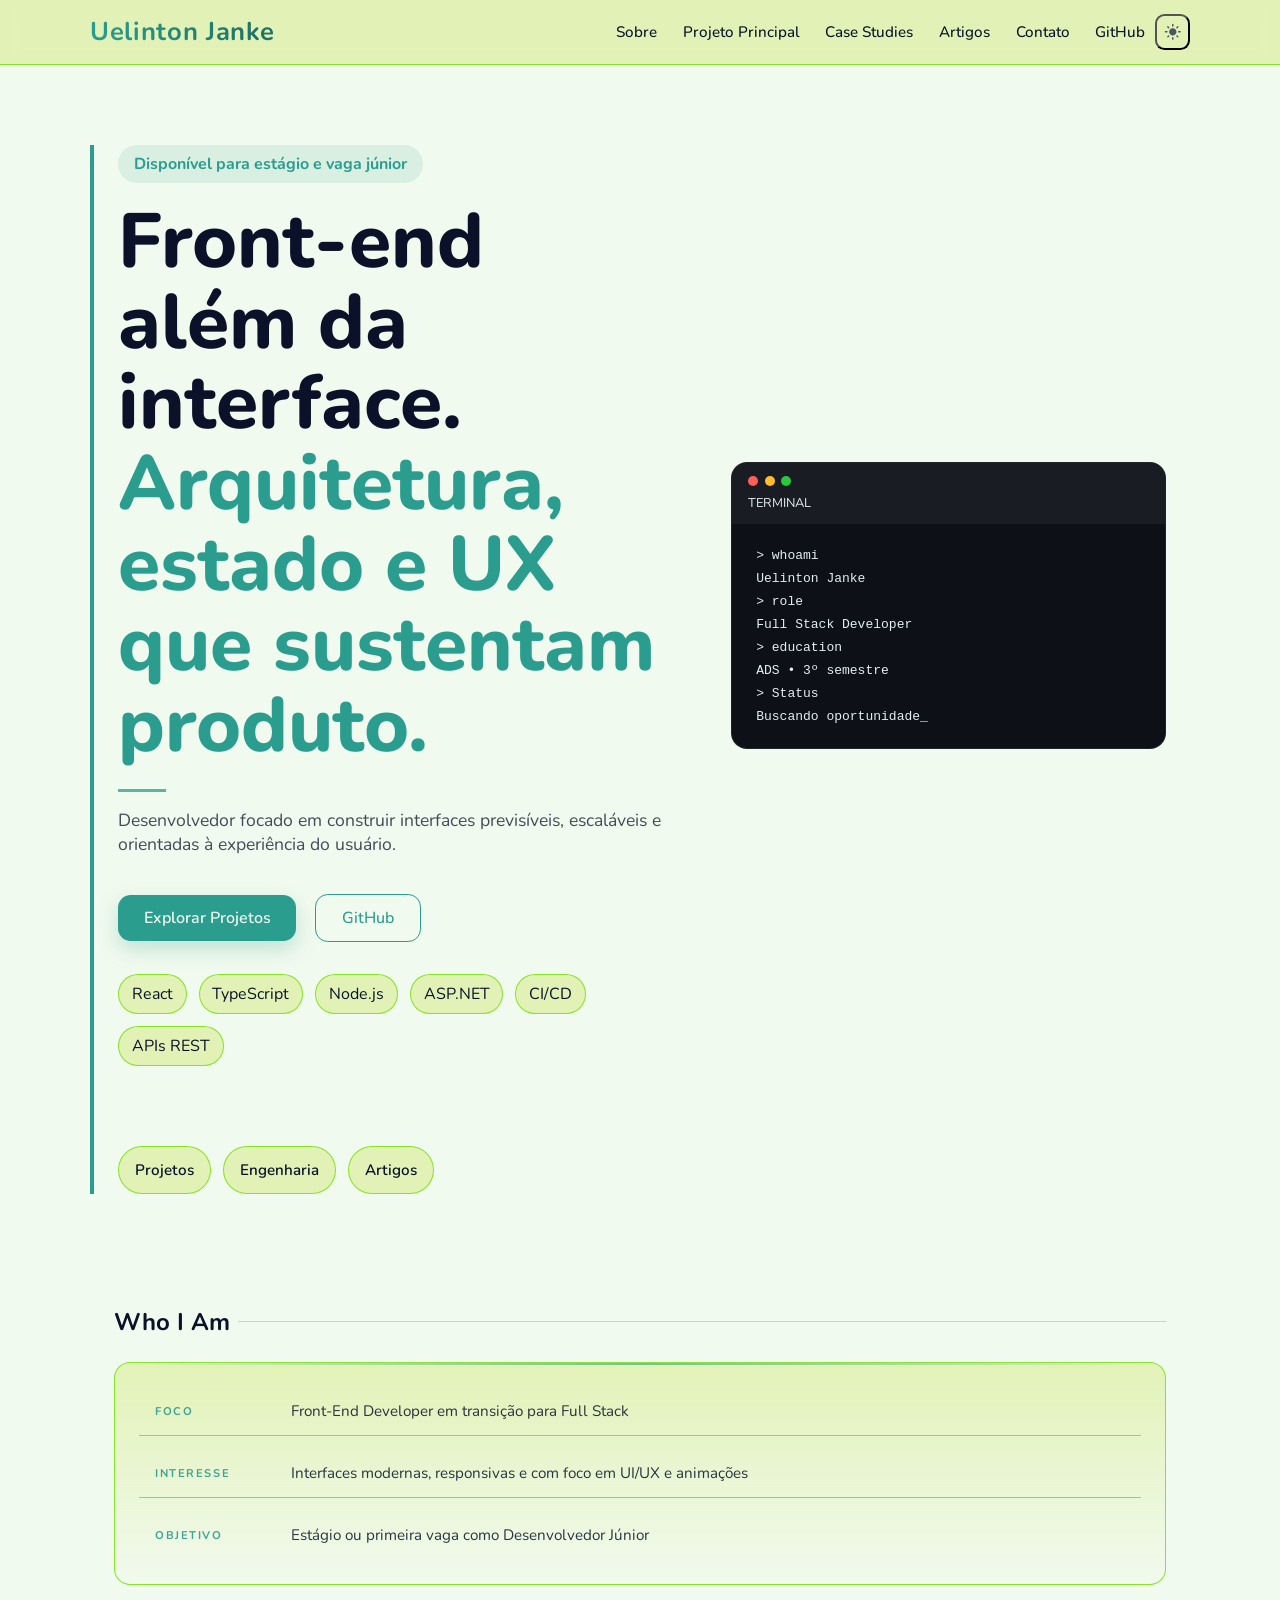
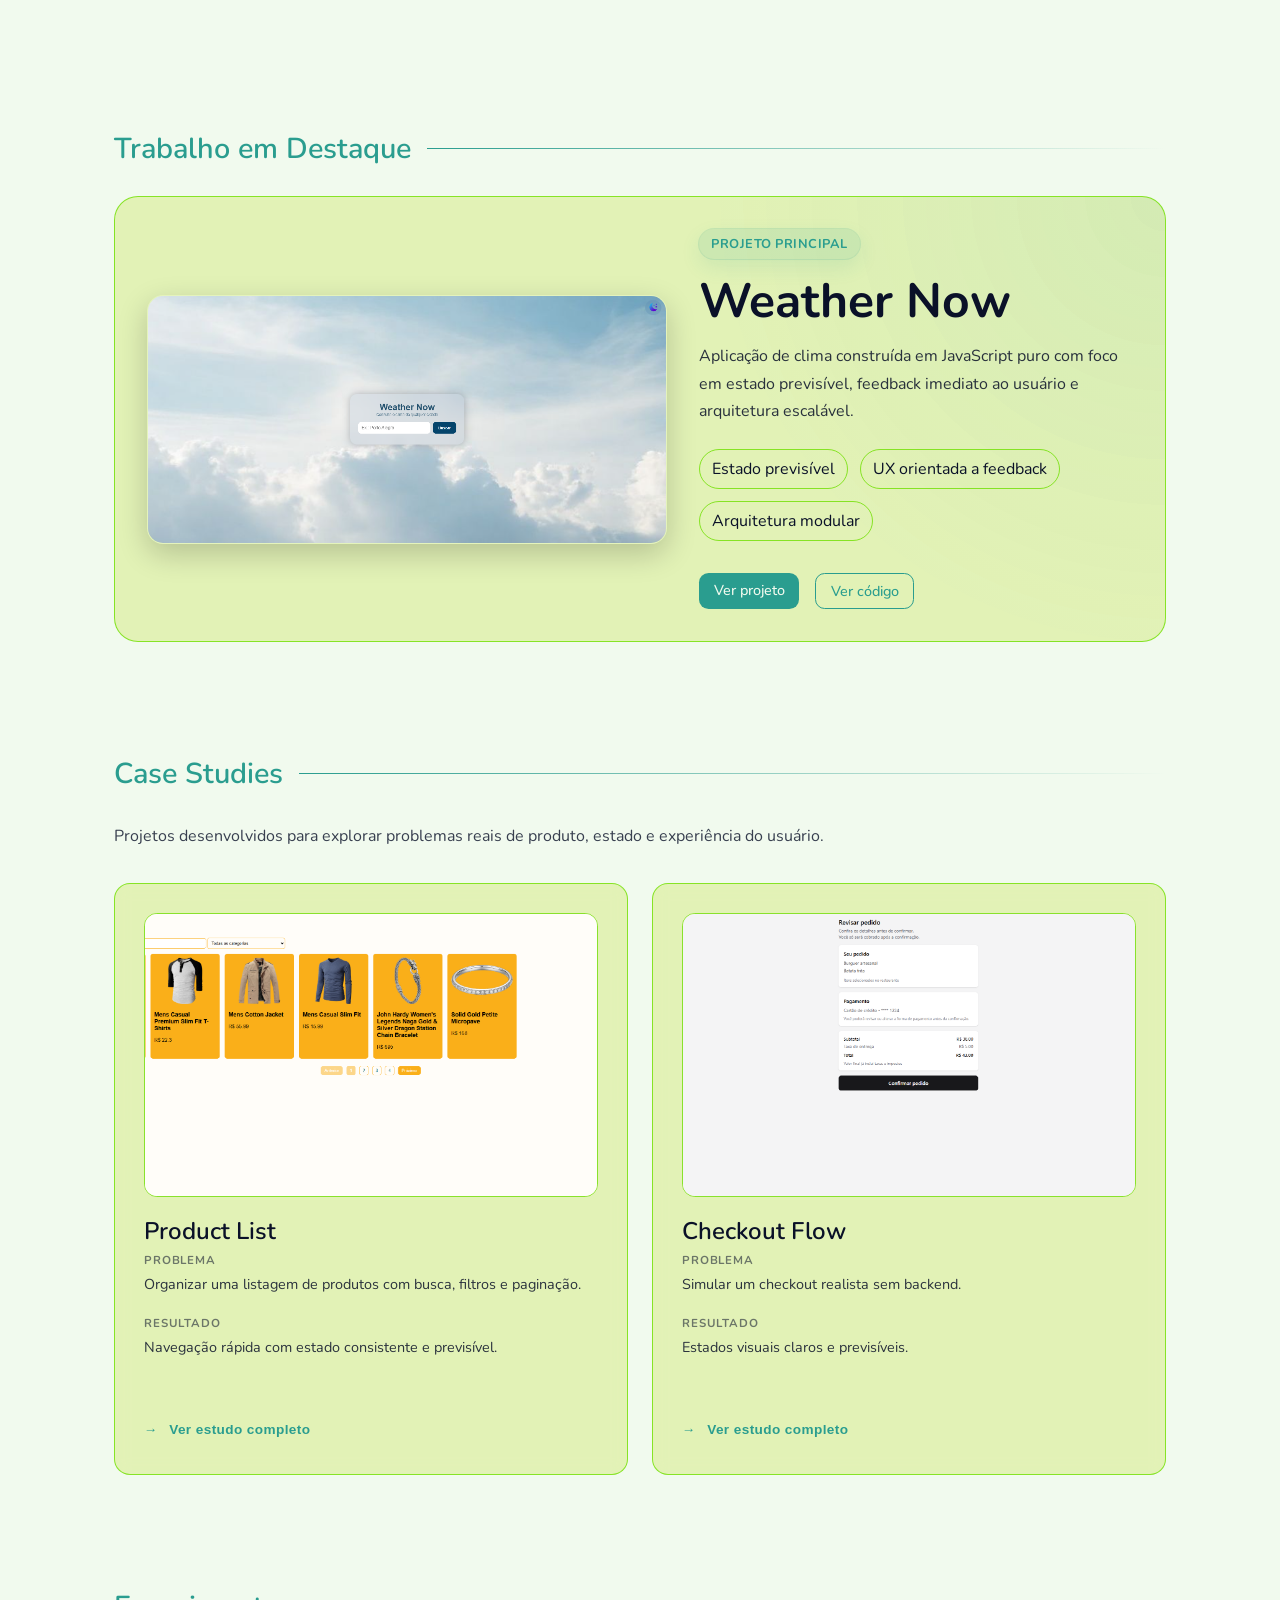
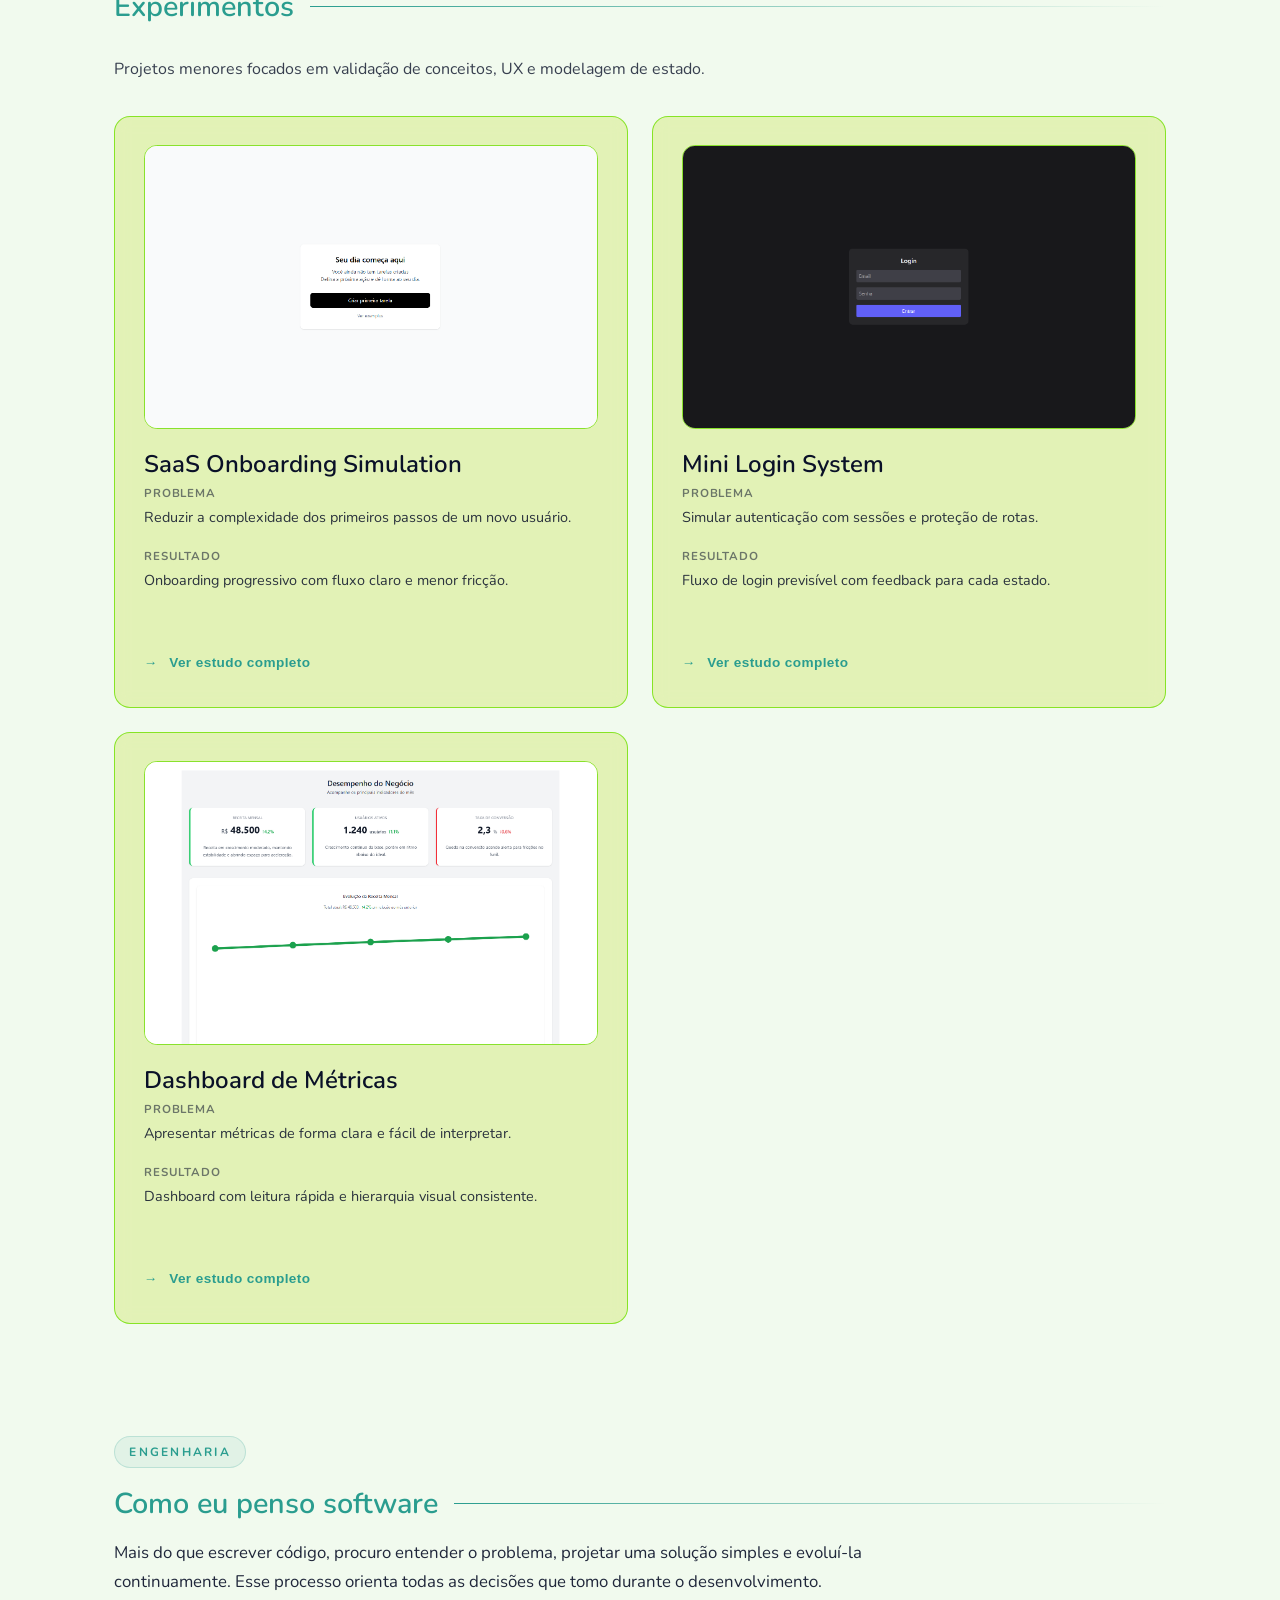
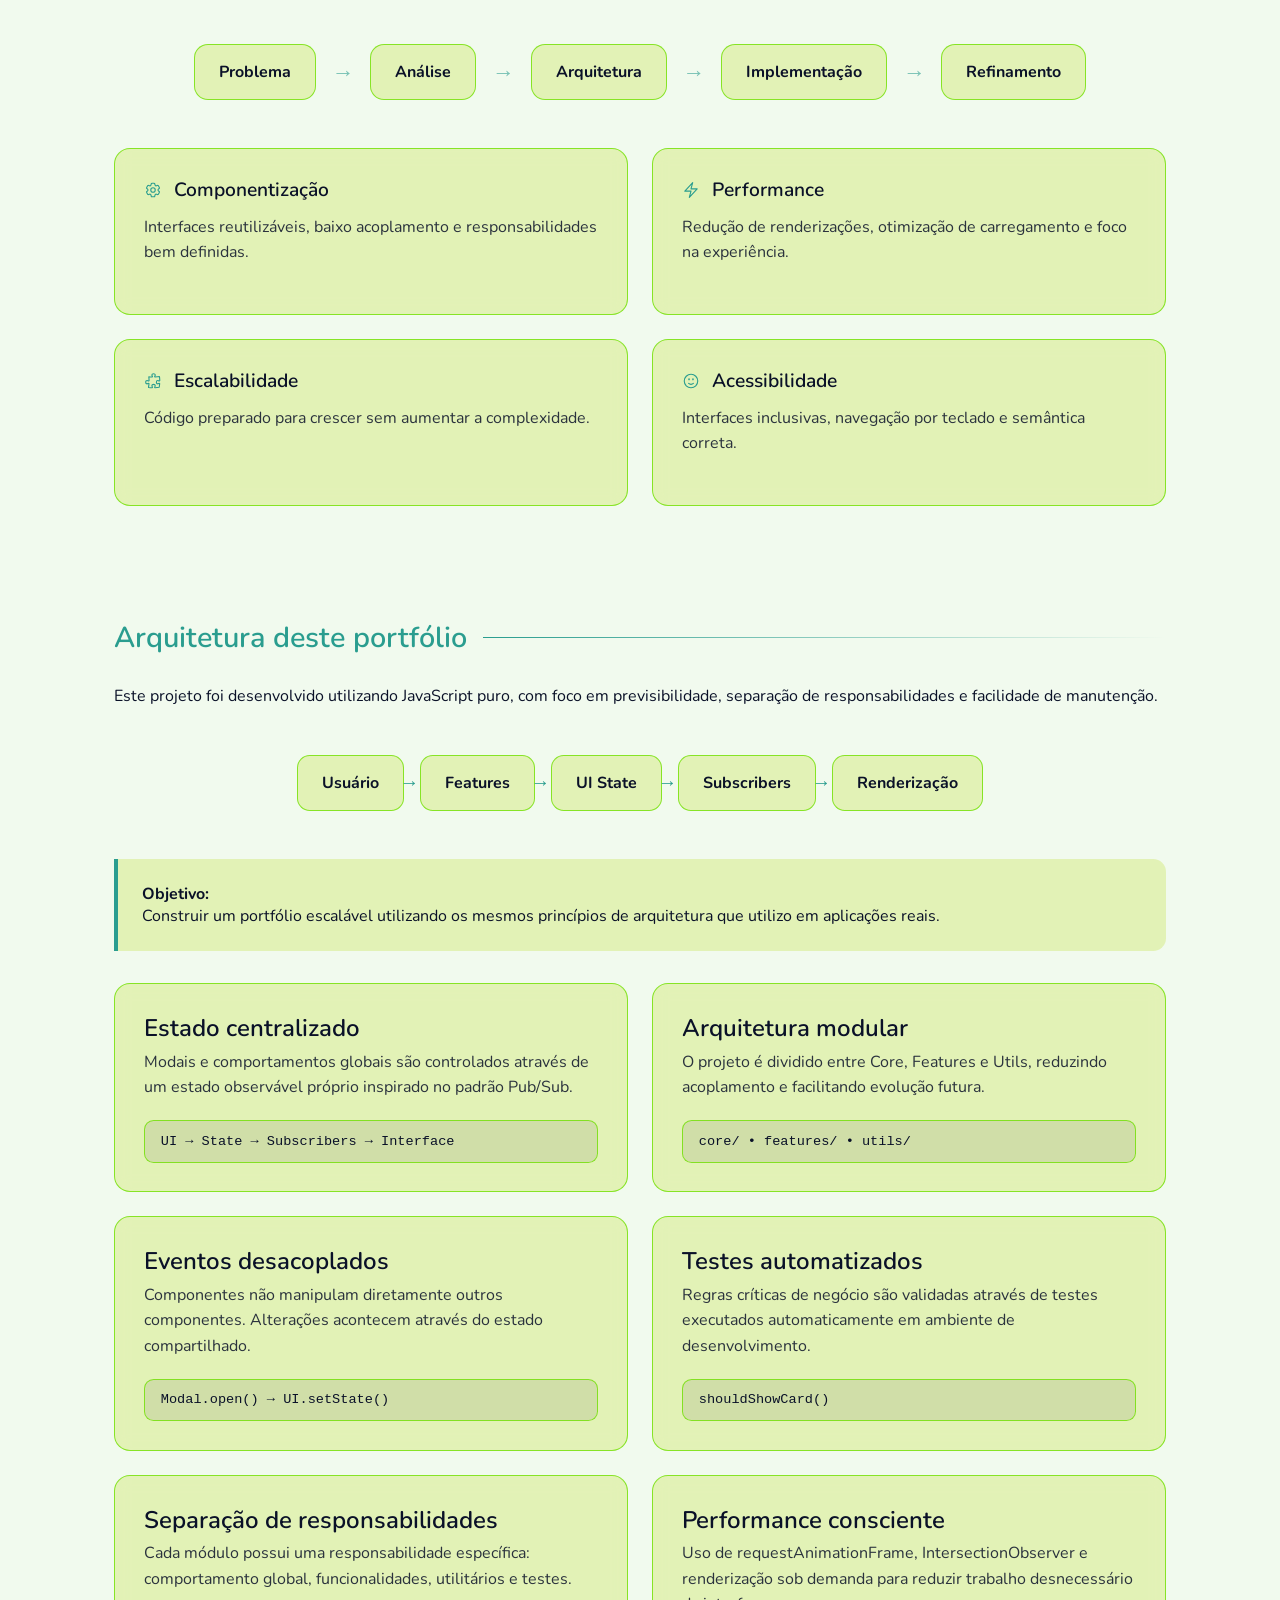
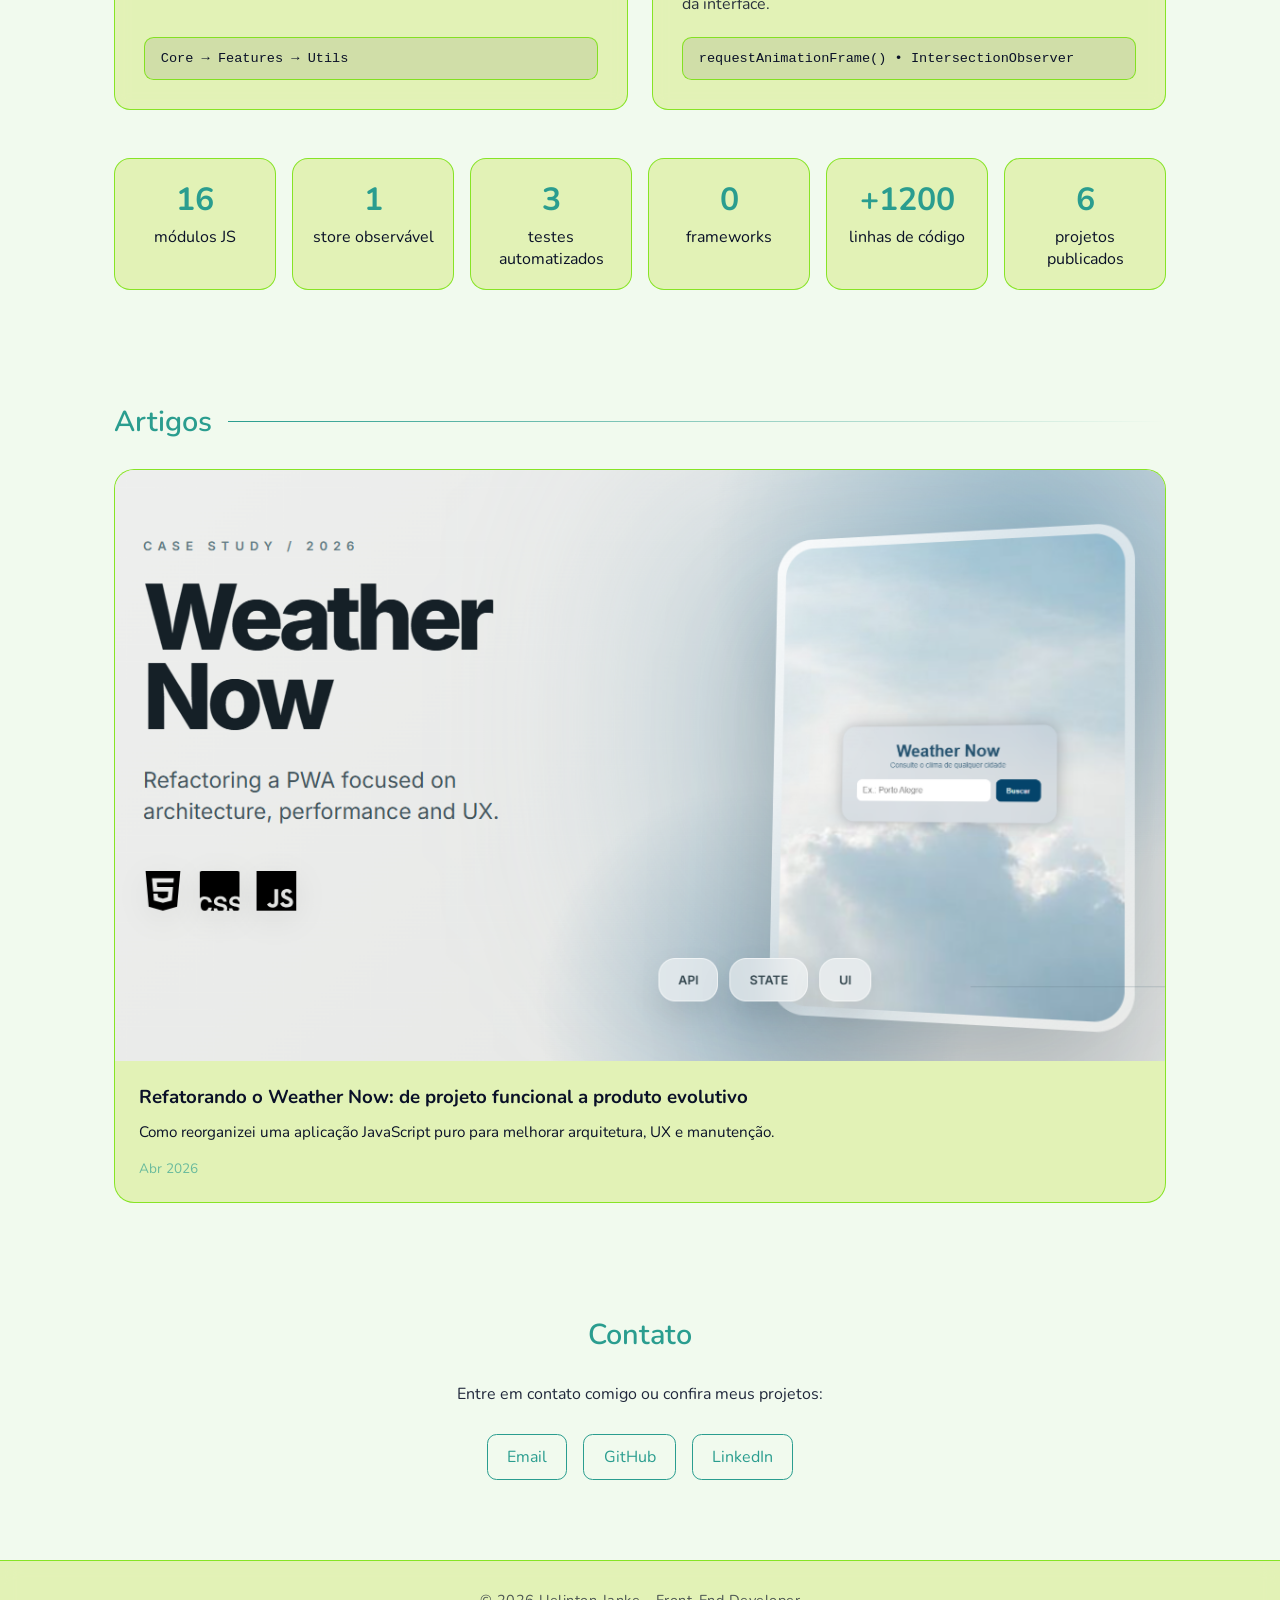
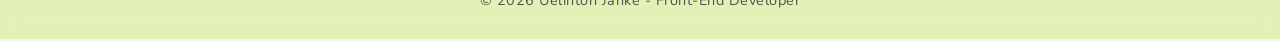
==== commit a7855935: "feat(articles): create a dynamic card system for the articles section - create the js/data/articles." ====
--- a/index.html
+++ b/index.html
@@ -654,30 +654,9 @@
     </section>
 
     <section class="articles container" id="articles">
-        <h2 class="section-title">
-            Artigos
-        </h2>
-
-        <div class="cards">
-            <article class="card article-card">
-                <h3>Refatorando o Weather Now: de projeto funcional a produto evolutivo</h3>
-
-                <p>
-                    Um mergulho profundo na reformulação arquitetônica do meu aplicativo Weather Now, melhorando a
-                    estrutura, o feedback de UX e a confiabilidade do PWA sem introduzir frameworks.
-                </p>
-
-                <ul class="tags">
-                    <li class="tag">JavaScript</li>
-                    <li class="tag">Arquitetura</li>
-                    <li class="tag">PWA</li>
-                </ul>
-
-                <a href="articles/weather-now-refactor.html" class="btn article-btn">
-                    Ler artigo
-                </a>
-            </article>
-        </div>
+        <h2 class="section-title">Artigos</h2>
+
+           <div class="articles-container"></div> 
     </section>
 
     <section class="contact container" id="contact">
--- a/assets/css/style.css
+++ b/assets/css/style.css
@@ -11,6 +11,7 @@
 @import './components/cards.css';
 @import './components/modal.css';
 @import './components/theme-toggle.css';
+@import './components/article-card.css';
 
 @import './pages/home.css';
 @import './pages/article.css';
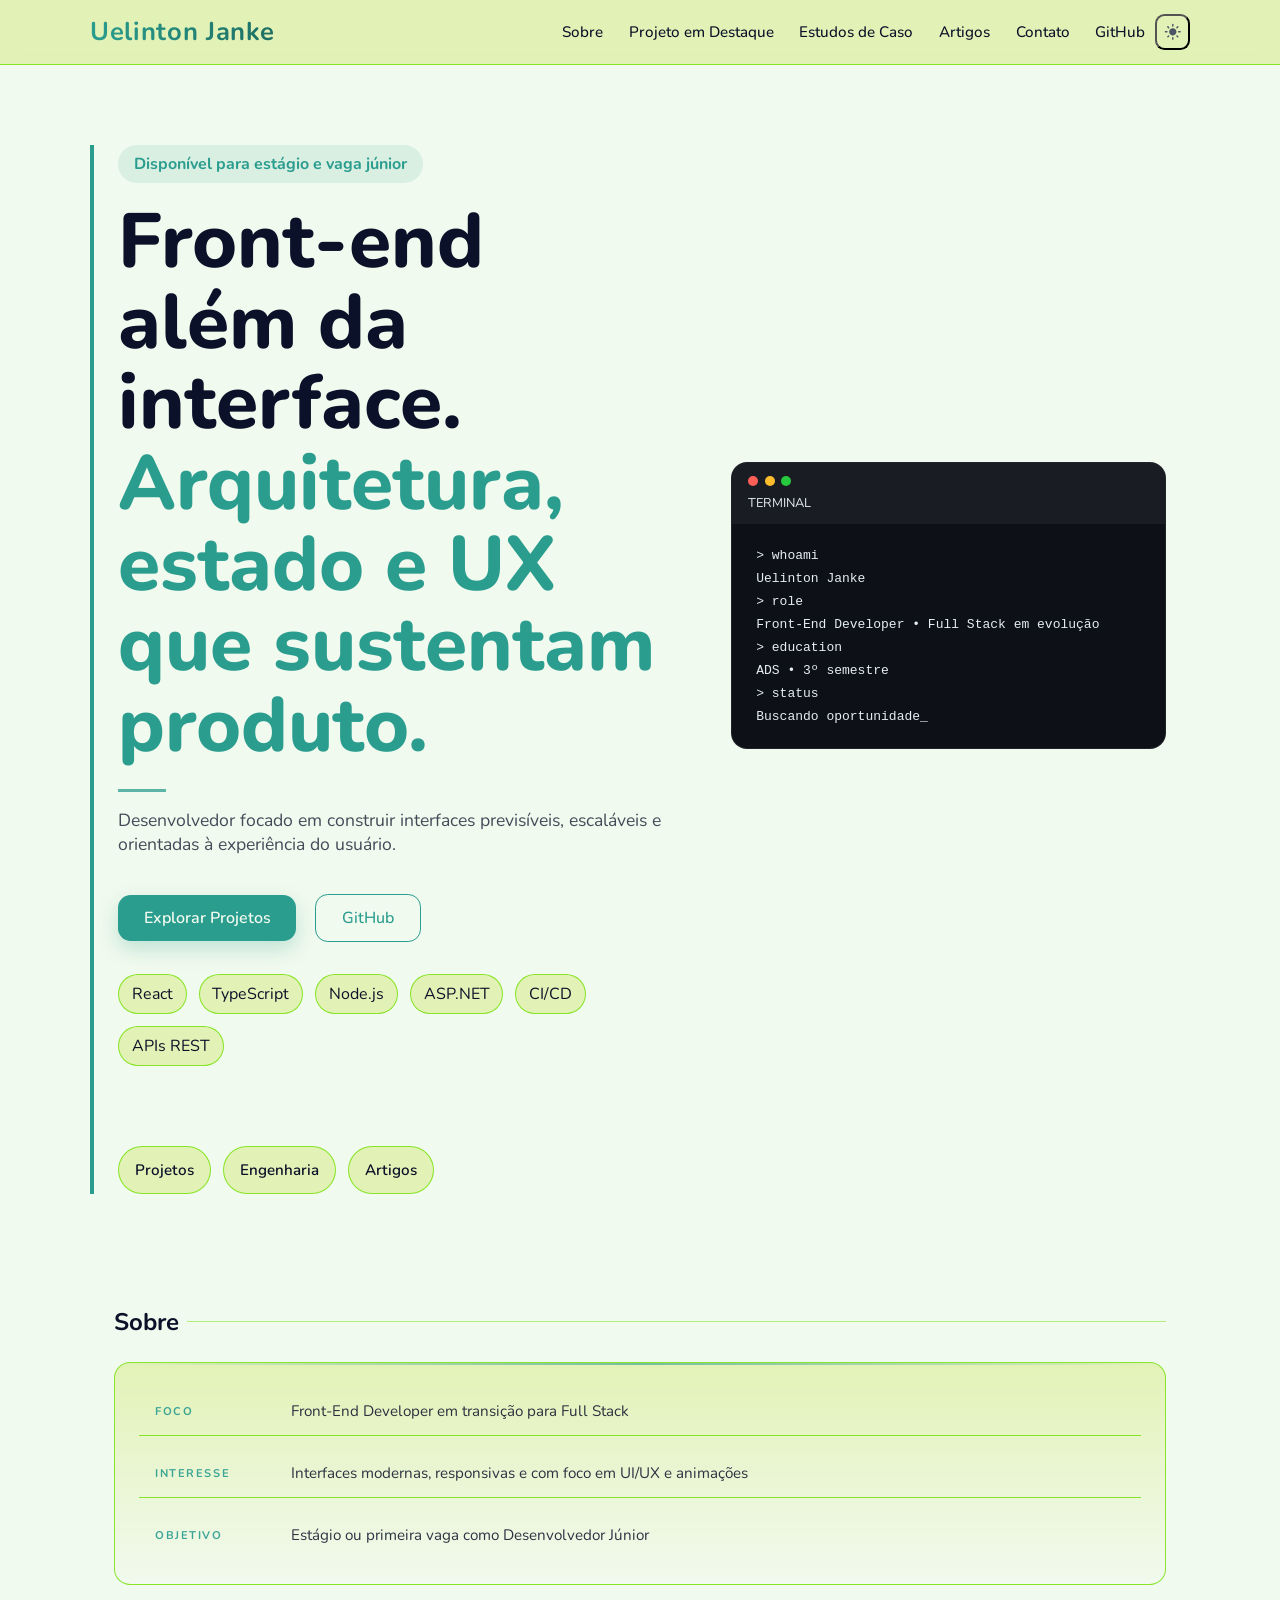
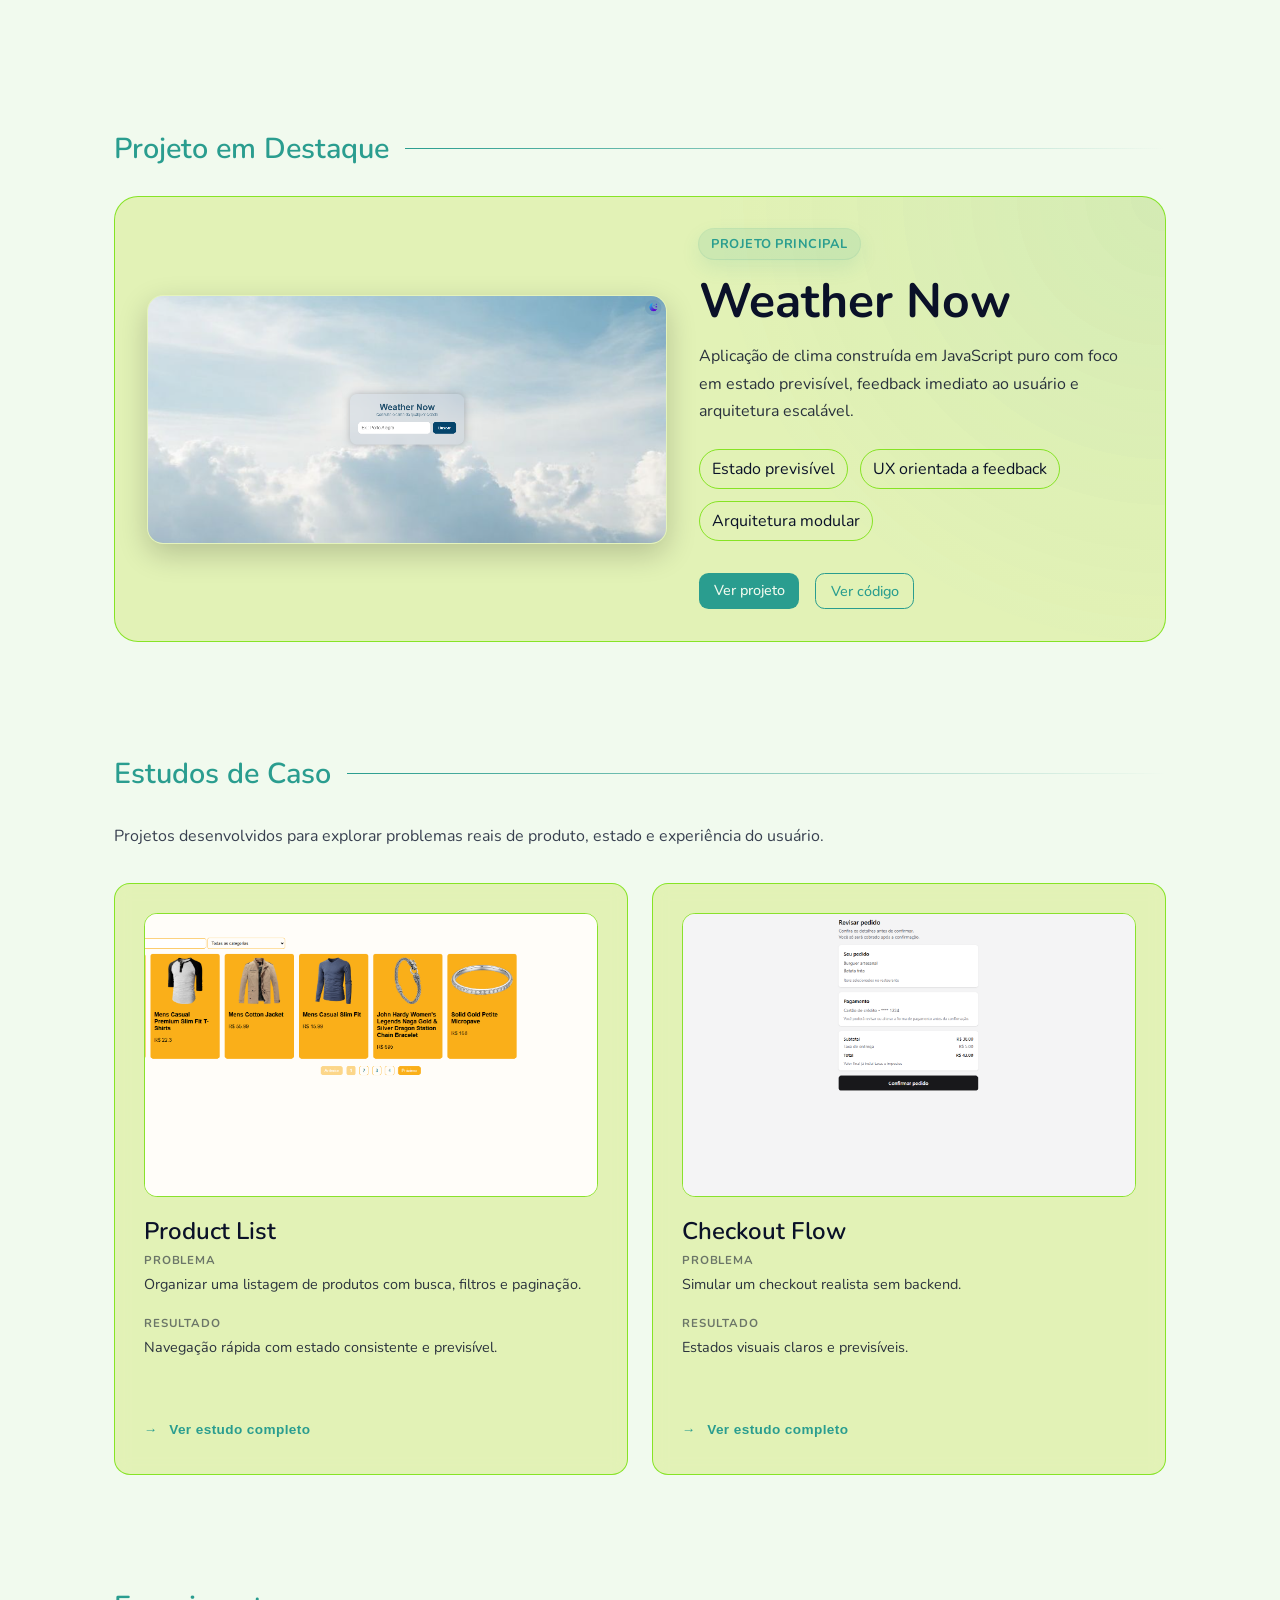
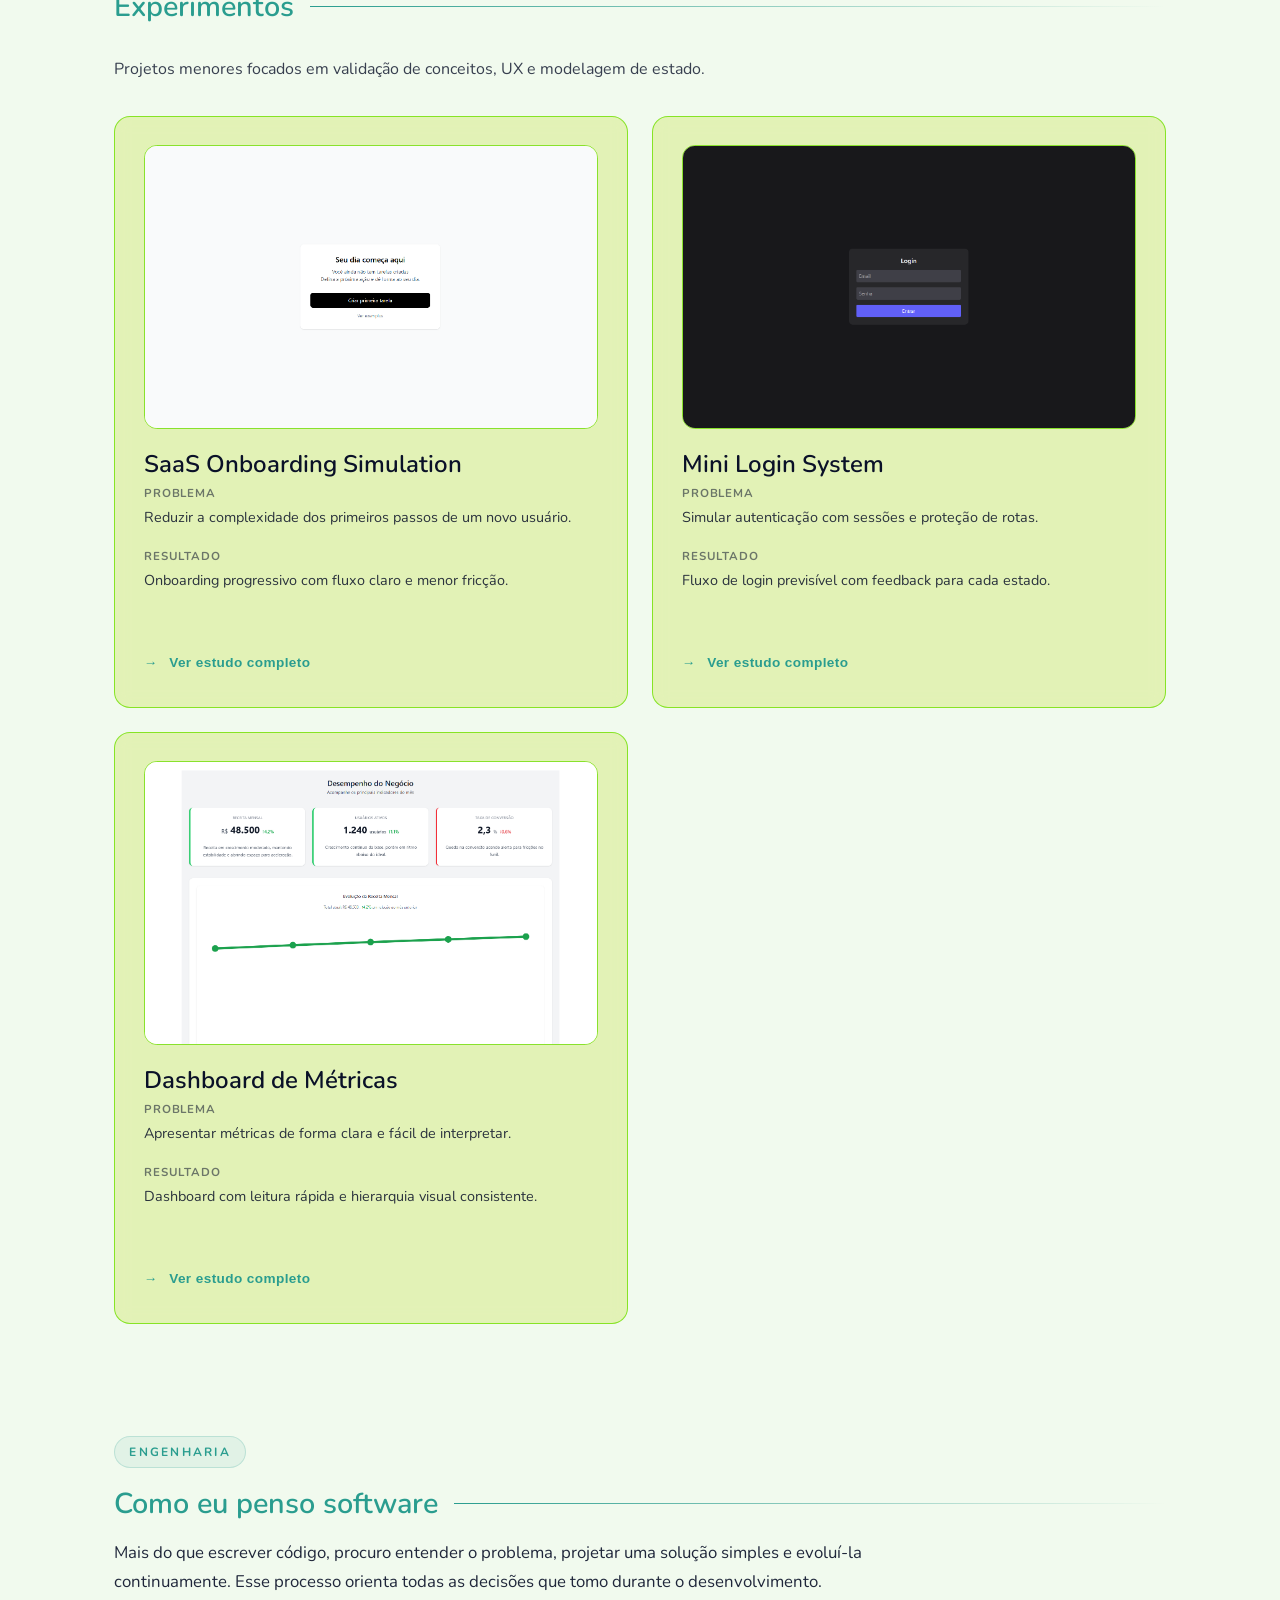
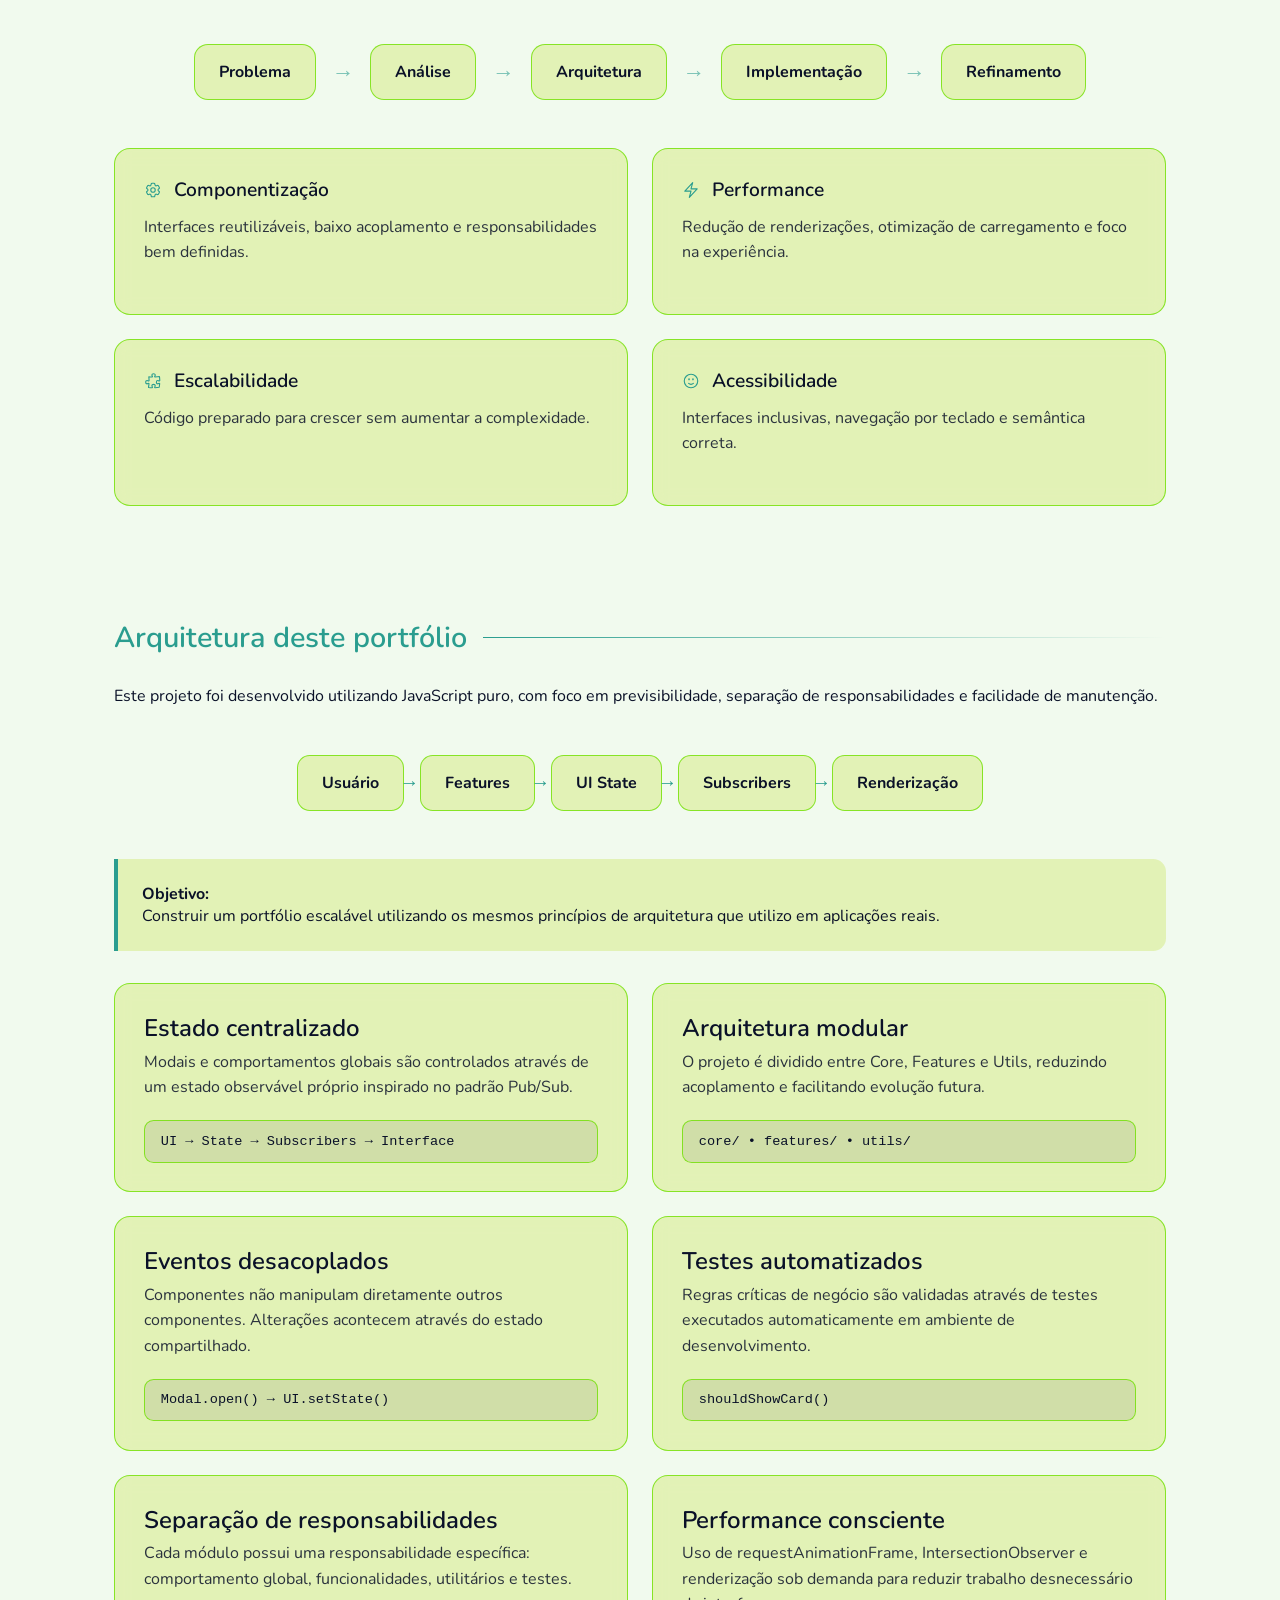
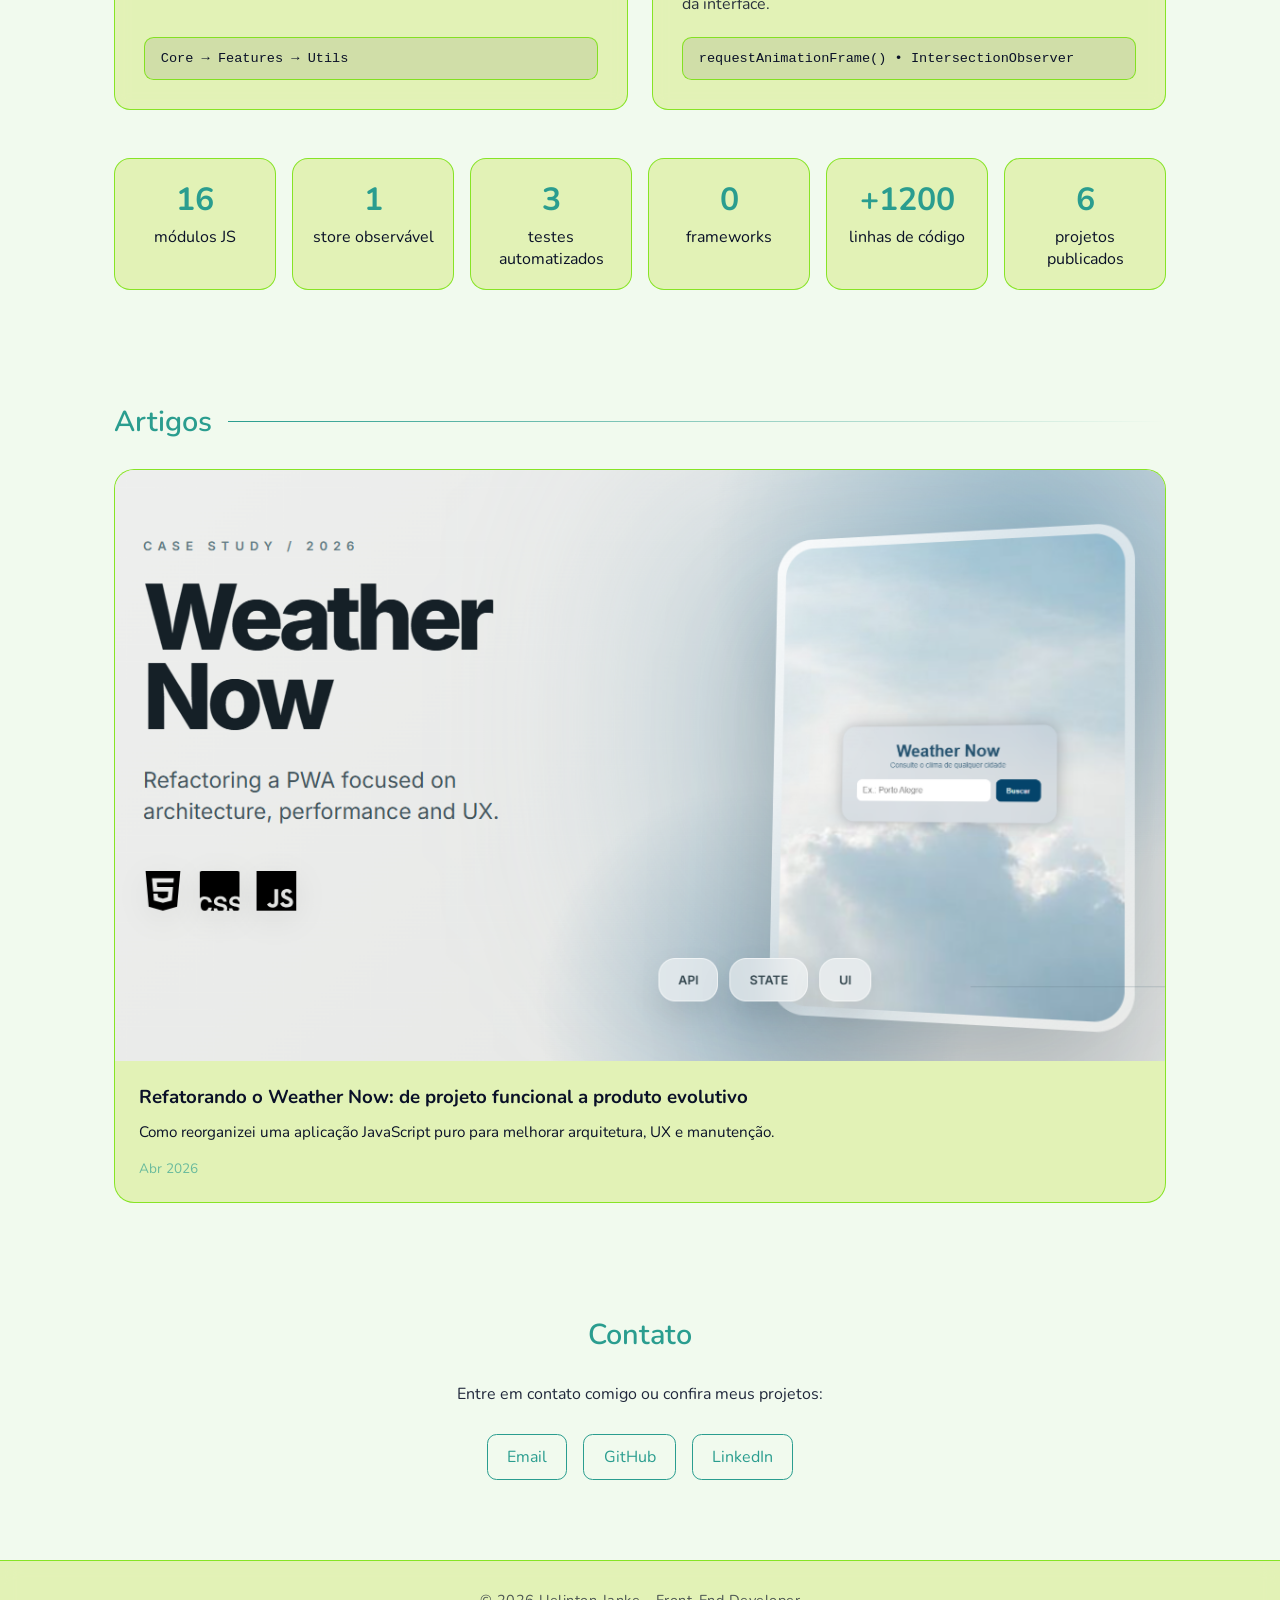
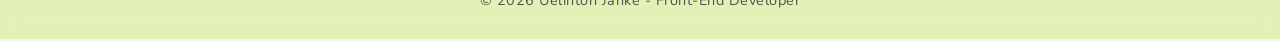
==== commit bf6caba3: "refactor(index): improve HTML structure and consistency" ====
--- a/index.html
+++ b/index.html
@@ -18,7 +18,7 @@
 <body>
     <header>
         <div class="header-content">
-            <h1 class="logo">Uelinton Janke</h1>
+            <a class="logo">Uelinton Janke</a>
             <div class="header-actions">
                 <nav class="nav">
                     <button class="nav-toggle" aria-label="Abrir menu" aria-expanded="false">
@@ -31,9 +31,8 @@
 
                     <ul class="nav-list">
                         <li><a href="#about" aria-label="Ir para seção sobre mim">Sobre</a></li>
-                        <li><a href="#featured-project" aria-label="Ir para seção de deciões técnicas">Projeto
-                                Principal</a></li>
-                        <li><a href="#case-studies" aria-label="Ir para seção de projetos">Case Studies</a></li>
+                        <li><a href="#featured-project" aria-label="Ir para seção de deciões técnicas">Projeto em Destaque</a></li>
+                        <li><a href="#case-studies" aria-label="Ir para seção de projetos">Estudos de Caso</a></li>
                         <li><a href="#articles" aria-label="Ir para seção de artigos">Artigos</a></li>
                         <li><a href="#contact" aria-label="Ir para seção de contatos">Contato</a></li>
                         <li class="nav-external"><a href="https://github.com/UelintonHJ" aria-label="Ir para meu GitHub"
@@ -57,17 +56,17 @@
         </div>
     </header>
 
-    <section class="hero">
+    <main class="hero">
         <div class="hero-content">
             <div class="hero-left">
                 <span class="hero-badge">
                     Disponível para estágio e vaga júnior
                 </span>
 
-                <h2 class="headline">
+                <h1 class="headline">
                     Front-end além da interface.
                     <span>Arquitetura, estado e UX que sustentam produto.</span>
-                </h2>
+                </h1>
 
                 <p class="subheadline">
                     Desenvolvedor focado em construir interfaces previsíveis, escaláveis e orientadas à experiência do
@@ -79,7 +78,7 @@
                         Explorar Projetos
                     </a>
 
-                    <a href="https://github.com/UelintonHJ" class="btn-outline" target="_blank">
+                    <a href="https://github.com/UelintonHJ" class="btn-outline" target="_blank" rel="noopener noreferrer">
                         GitHub
                     </a>
                 </div>
@@ -110,12 +109,12 @@
                     <p>Uelinton Janke</p>
 
                     <p>> role</p>
-                    <p>Full Stack Developer</p>
+                    <p>Front-End Developer • Full Stack em evolução</p>
 
                     <p>> education</p>
                     <p>ADS • 3º semestre</p>
 
-                    <p>> Status</p>
+                    <p>> status</p>
                     <p>Buscando oportunidade</p>
                 </div>
             </div>
@@ -126,11 +125,11 @@
                 <a href="#articles">Artigos</a>
             </div>
         </div>
-    </section>
+    </main>
 
     <section class="about container" id="about">
         <div class="about-content">
-            <h2>Who I Am</h2>
+            <h2>Sobre</h2>
 
             <div class="who-i-am">
                 <div class="info-block">
@@ -153,7 +152,7 @@
 
     <section class="featured-project container" id="featured-project">
         <h2 class="section-title">
-            Trabalho em Destaque
+            Projeto em Destaque
         </h2>
 
         <div class="featured-project-content">
@@ -194,7 +193,7 @@
 
     <section class="case-studies container" id="case-studies">
         <h2 class="section-title">
-            Case Studies
+            Estudos de Caso
         </h2>
 
         <p>
@@ -394,7 +393,7 @@
                     <li class="tag">UI</li>
                 </ul>
 
-                <button class="btn-details" data-project="dashboard-de-metricas">
+                <button class="btn-details" data-project="metrics-dashboard">
                     Ver estudo completo
                 </button>
             </article>
@@ -447,7 +446,6 @@
             <div class="flow-step">
                 <span>Refinamento</span>
             </div>
-        </div>
         </div>
 
         <div class="cards engineering-cards">
@@ -655,8 +653,7 @@
 
     <section class="articles container" id="articles">
         <h2 class="section-title">Artigos</h2>
-
-           <div class="articles-container"></div> 
+        <div class="articles-container"></div>
     </section>
 
     <section class="contact container" id="contact">
@@ -673,11 +670,11 @@
                     Email
                 </a>
 
-                <a href="https://github.com/UelintonHJ" class="contact-link" aria-label="Veja meus projetos no GitHub">
+                <a href="https://github.com/UelintonHJ" class="contact-link" target="_blank" aria-label="Veja meus projetos no GitHub">
                     GitHub
                 </a>
 
-                <a href="https://www.linkedin.com/in/uelinton-janke" class="contact-link"
+                <a href="https://www.linkedin.com/in/uelinton-janke" target="_blank" class="contact-link"
                     aria-label="Veja minha página no LinkedIn">
                     LinkedIn
                 </a>
